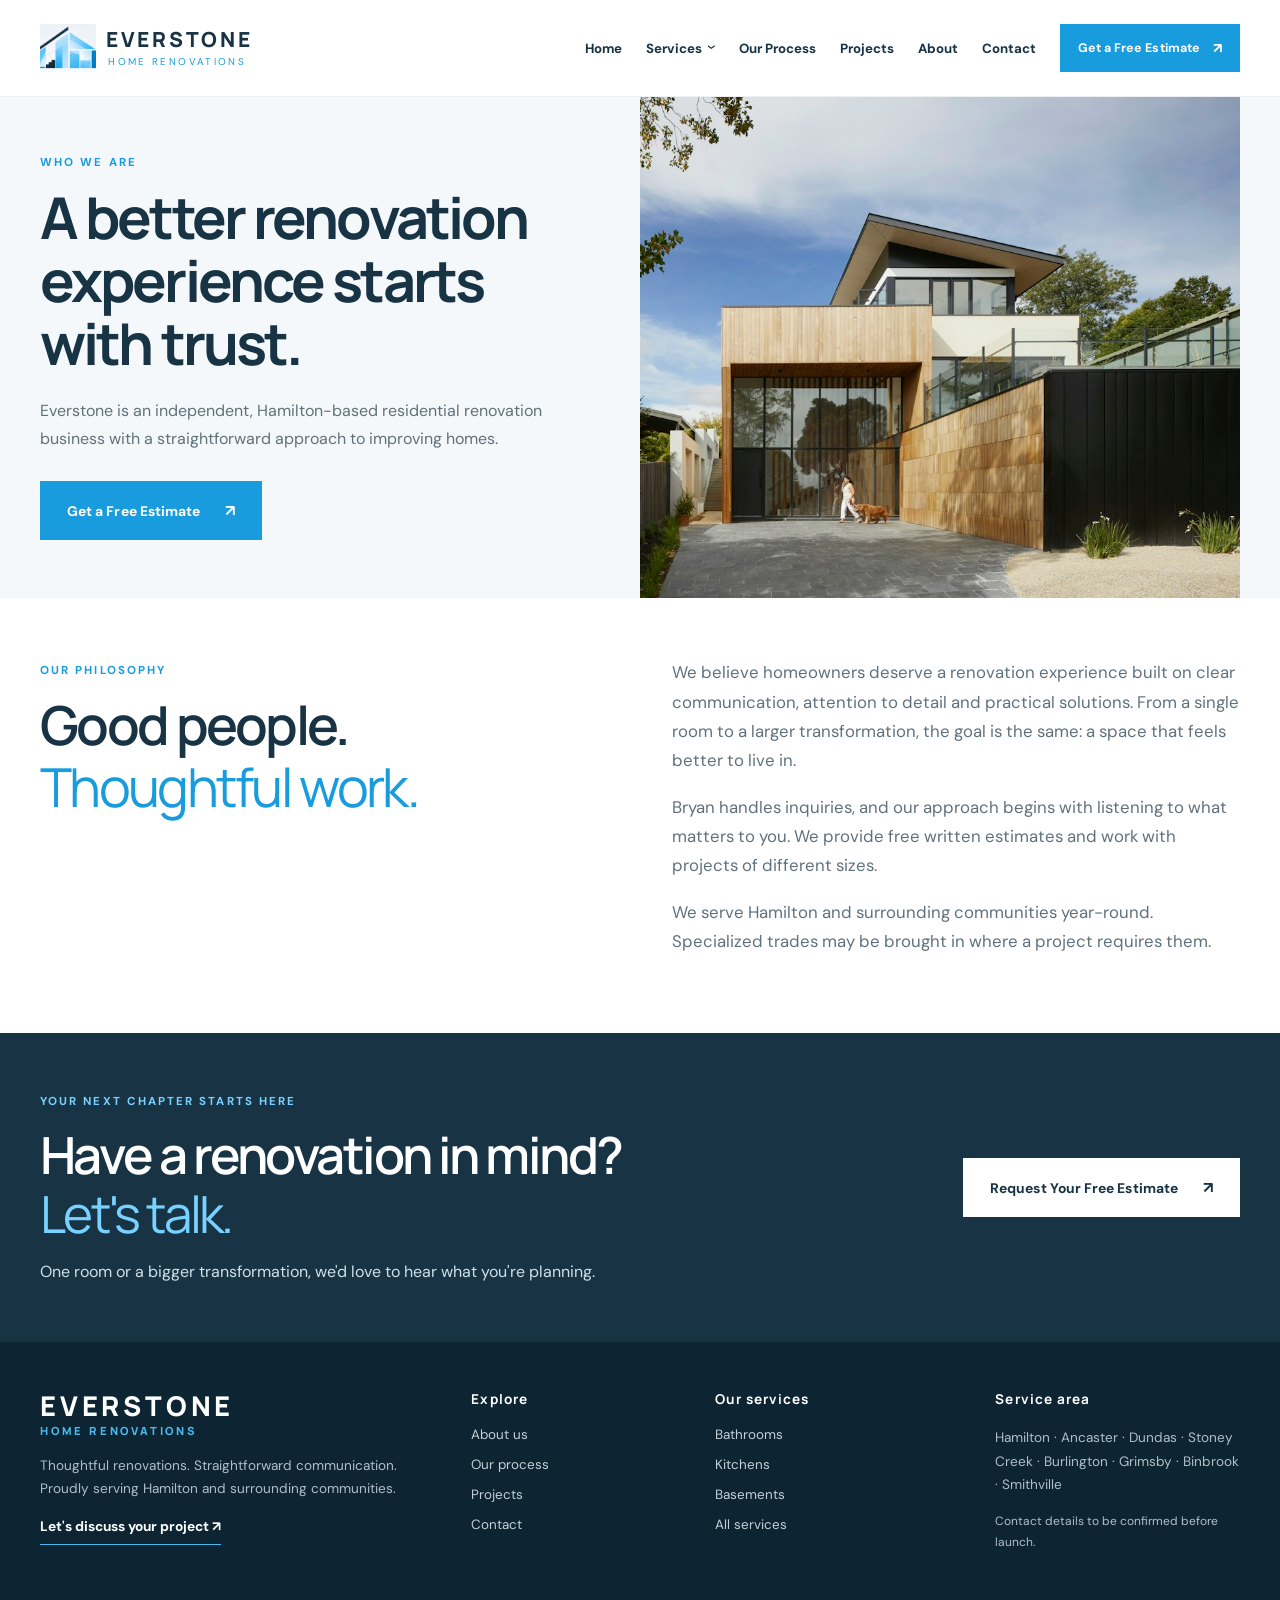
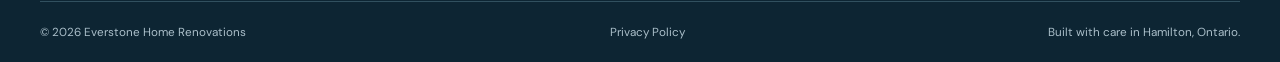
==== about/index.html @ ae03560c "Adopt shared Boyd release pipeline and verified dist preview" ====
<!doctype html><html lang="en-CA"><head><meta charset="utf-8"><meta name="viewport" content="width=device-width,initial-scale=1"><meta name="theme-color" content="#173344"><title>About Everstone Home Renovations | Everstone Home Renovations</title><meta name="description" content="Meet Everstone Home Renovations, an independent Hamilton renovation business focused on details, honest communication and fair value."><link rel="icon" href="/assets/favicon.svg" type="image/svg+xml"><link rel="stylesheet" href="/assets/style.css"><script defer src="/assets/main.js"></script><meta name="robots" content="noindex,nofollow"><link rel="canonical" href="https://everstone.example/about/"><meta property="og:title" content="About Everstone Home Renovations | Everstone Home Renovations"><meta property="og:description" content="Meet Everstone Home Renovations, an independent Hamilton renovation business focused on details, honest communication and fair value."><meta property="og:type" content="website"><meta property="og:site_name" content="Everstone Home Renovations"><meta property="og:locale" content="en_CA"><meta property="og:url" content="https://everstone.example/about/"><meta property="og:image" content="https://everstone.example/assets/social/home.52fbe4aab42b.png"><meta property="og:image:secure_url" content="https://everstone.example/assets/social/home.52fbe4aab42b.png"><meta property="og:image:type" content="image/png"><meta property="og:image:width" content="1320"><meta property="og:image:height" content="1191"><meta property="og:image:alt" content="Everstone Home Renovations logo"><meta name="twitter:card" content="summary_large_image"><meta name="twitter:title" content="About Everstone Home Renovations | Everstone Home Renovations"><meta name="twitter:description" content="Meet Everstone Home Renovations, an independent Hamilton renovation business focused on details, honest communication and fair value."><meta name="twitter:image" content="https://everstone.example/assets/social/home.52fbe4aab42b.png"><meta name="twitter:image:alt" content="Everstone Home Renovations logo"><script type="application/ld+json">{"@context": "https://schema.org", "@type": "WebPage", "name": "About Everstone Home Renovations", "description": "Meet Everstone Home Renovations, an independent Hamilton renovation business focused on details, honest communication and fair value.", "isPartOf": {"@type": "WebSite", "name": "Everstone Home Renovations"}, "url": "https://everstone.example/about/"}</script></head><body><a class="skip" href="#main">Skip to content</a><header class="site-header"><div class="container nav"><a href="/" class="brand" aria-label="Everstone Home Renovations — home"><span class="brand-mark"><img src="/assets/everstone-logo.png" alt="" width="68" height="60"></span><span class="brand-text"><strong>EVERSTONE</strong><small>HOME RENOVATIONS</small></span></a><button type="button" class="menu-toggle" aria-label="Open navigation" aria-expanded="false" aria-controls="nav-links"><span></span><span></span><span></span></button><nav id="nav-links" class="nav-links" aria-label="Primary navigation"><a href="/">Home</a><div class="nav-dropdown"><a href="/services/">Services <span aria-hidden="true">⌄</span></a><div class="dropdown-menu"><a href="/bathroom-renovations/">Bathrooms</a><a href="/kitchen-renovations/">Kitchens</a><a href="/basement-renovations/">Basements</a><a href="/services/">All services</a></div></div><a href="/our-process/">Our Process</a><a href="/projects/">Projects</a><a href="/about/">About</a><a href="/contact/">Contact</a><a class="btn btn-small" href="/contact/">Get a Free Estimate <span aria-hidden="true">↗</span></a></nav></div></header><main id="main"><section class="page-hero"><div class="container page-hero-grid"><div class="page-hero-content"><span class="eyebrow">WHO WE ARE</span><h1>A better renovation experience starts with trust.</h1><p>Everstone is an independent, Hamilton-based residential renovation business with a straightforward approach to improving homes.</p><a class="btn" href="/contact/">Get a Free Estimate <span aria-hidden="true">↗</span></a></div><div class="page-hero-image"><img class="" src="/assets/local/6ef5735aa177d9299f95.jpg" alt="Interior renovation design inspiration" loading="eager" decoding="async"></div></div></section><section class="section"><div class="container split-content"><div><span class="eyebrow">OUR PHILOSOPHY</span><h2>Good people.<br><em>Thoughtful work.</em></h2></div><div class="prose"><p>We believe homeowners deserve a renovation experience built on clear communication, attention to detail and practical solutions. From a single room to a larger transformation, the goal is the same: a space that feels better to live in.</p><p>Bryan handles inquiries, and our approach begins with listening to what matters to you. We provide free written estimates and work with projects of different sizes.</p><p>We serve Hamilton and surrounding communities year-round. Specialized trades may be brought in where a project requires them.</p></div></div></section><section class="final-cta"><div class="container final-cta-inner"><div><span class="eyebrow eyebrow-light">YOUR NEXT CHAPTER STARTS HERE</span><h2>Have a renovation in mind?<br><em>Let's talk.</em></h2><p>One room or a bigger transformation, we'd love to hear what you're planning.</p></div><a href="/contact/" class="btn btn-white">Request Your Free Estimate <span aria-hidden="true">↗</span></a></div></section></main><footer class="footer"><div class="container footer-grid"><div><a href="/" class="footer-brand">EVERSTONE<span>HOME RENOVATIONS</span></a><p>Thoughtful renovations. Straightforward communication. Proudly serving Hamilton and surrounding communities.</p><a class="text-link light" href="/contact/">Let's discuss your project ↗</a></div><div><h3>Explore</h3><a href="/about/">About us</a><a href="/our-process/">Our process</a><a href="/projects/">Projects</a><a href="/contact/">Contact</a></div><div><h3>Our services</h3><a href="/bathroom-renovations/">Bathrooms</a><a href="/kitchen-renovations/">Kitchens</a><a href="/basement-renovations/">Basements</a><a href="/services/">All services</a></div><div><h3>Service area</h3><p>Hamilton · Ancaster · Dundas · Stoney Creek · Burlington · Grimsby · Binbrook · Smithville</p><p class="footer-note">Contact details to be confirmed before launch.</p></div></div><div class="container footer-bottom"><span>© <span id="year">2026</span> Everstone Home Renovations</span><a href="/privacy-policy/">Privacy Policy</a><span>Built with care in Hamilton, Ontario.</span></div></footer></body></html>
---- assets/style.css ----
@font-face {
  font-family: 'DM Sans';
  font-style: normal;
  font-weight: 400;
  font-display: swap;
  src: url(/assets/local/0569c822cab6c5100c1d.ttf) format('truetype');
}
@font-face {
  font-family: 'DM Sans';
  font-style: normal;
  font-weight: 500;
  font-display: swap;
  src: url(/assets/local/9bd8ba39c9d55e06580a.ttf) format('truetype');
}
@font-face {
  font-family: 'DM Sans';
  font-style: normal;
  font-weight: 600;
  font-display: swap;
  src: url(/assets/local/18e69125ce1f964e60c0.ttf) format('truetype');
}
@font-face {
  font-family: 'DM Sans';
  font-style: normal;
  font-weight: 700;
  font-display: swap;
  src: url(/assets/local/8257aa2626c379cb6d66.ttf) format('truetype');
}
@font-face {
  font-family: 'Manrope';
  font-style: normal;
  font-weight: 400;
  font-display: swap;
  src: url(/assets/local/e67b0c8eafbd465d5ed1.ttf) format('truetype');
}
@font-face {
  font-family: 'Manrope';
  font-style: normal;
  font-weight: 500;
  font-display: swap;
  src: url(/assets/local/00a65a8efb4038e142f5.ttf) format('truetype');
}
@font-face {
  font-family: 'Manrope';
  font-style: normal;
  font-weight: 600;
  font-display: swap;
  src: url(/assets/local/beeb7fd59d9b2c10331c.ttf) format('truetype');
}
@font-face {
  font-family: 'Manrope';
  font-style: normal;
  font-weight: 700;
  font-display: swap;
  src: url(/assets/local/b75124b8043e650f97fa.ttf) format('truetype');
}
@font-face {
  font-family: 'Manrope';
  font-style: normal;
  font-weight: 800;
  font-display: swap;
  src: url(/assets/local/a4492460f001e1a23ffb.ttf) format('truetype');
}

:root{--navy:#173344;--deep:#102b3a;--blue:#189cdd;--sky:#49b9ee;--pale:#edf7fc;--cream:#f8f8f5;--muted:#60717c;--line:#dbe4e9;--white:#fff;--max:1240px}*{box-sizing:border-box}html{scroll-behavior:smooth}body{margin:0;background:#fff;color:var(--navy);font-family:'DM Sans',Arial,sans-serif;-webkit-font-smoothing:antialiased}img{display:block;max-width:100%}a{color:inherit;text-decoration:none}button,input,textarea,select{font:inherit}button{cursor:pointer}h1,h2,h3,p{margin-top:0}h1,h2,h3{font-family:Manrope,Arial,sans-serif;letter-spacing:-.05em}h1{font-size:clamp(3rem,5.4vw,5.8rem);line-height:1.09;font-weight:700}h2{font-size:clamp(2.6rem,4.2vw,4.6rem);line-height:1.14;font-weight:600}h3{font-size:1.35rem;letter-spacing:-.035em}h1 em,h2 em{font-weight:400;color:var(--blue);font-style:normal}p{line-height:1.75;color:var(--muted)}.container{width:min(calc(100% - 80px),var(--max));margin-inline:auto}.section{padding:112px 0}.eyebrow{display:inline-block;font-size:.72rem;font-weight:700;letter-spacing:.18em;color:var(--blue);margin-bottom:24px}.skip{position:absolute;top:-60px;left:15px;background:#fff;padding:12px;z-index:100}.skip:focus{top:10px}:focus-visible{outline:3px solid var(--sky);outline-offset:4px}.site-header{position:relative;z-index:30;background:#fff;border-bottom:1px solid #edf0f2}.nav{height:96px;display:flex;align-items:center;justify-content:space-between;gap:35px}.brand{display:flex;align-items:center;gap:10px;flex-shrink:0}.brand-mark{width:56px;height:57px;overflow:hidden;display:flex;align-items:center;justify-content:center}.brand-mark img{max-width:none;width:95px;height:86px;object-fit:cover;object-position:center 31%;transform:scale(1.35)}.brand-text strong{display:block;font:800 1.3rem Manrope;letter-spacing:.13em;line-height:1.15}.brand-text small{display:block;font-size:.62rem;letter-spacing:.24em;color:var(--blue);margin-top:4px}.nav-links{display:flex;align-items:center;gap:24px;font-size:.83rem;font-weight:700}.nav-links>a:not(.btn),.nav-dropdown>a{transition:color .2s}.nav-links>a:hover,.nav-dropdown>a:hover{color:var(--blue)}.nav-dropdown{position:relative}.dropdown-menu{display:none;position:absolute;top:100%;left:-22px;min-width:200px;padding:16px 0;background:#fff;box-shadow:0 12px 30px #112f3d22}.dropdown-menu a{display:block;padding:10px 22px}.dropdown-menu a:hover{background:var(--pale)}.nav-dropdown:hover .dropdown-menu,.nav-dropdown:focus-within .dropdown-menu{display:block}.btn{display:inline-flex;align-items:center;justify-content:center;gap:25px;background:var(--blue);color:#fff;padding:18px 26px;font-weight:700;font-size:.87rem;letter-spacing:.005em;border:1px solid var(--blue);transition:background .2s,transform .2s}.btn:hover{background:#087bb5;transform:translateY(-2px)}.btn-small{padding:14px 17px;font-size:.78rem;gap:13px}.btn span,.text-link span{font-size:1.15em}.menu-toggle{display:none}.hero{height:min(730px,calc(100vh - 96px));min-height:610px;position:relative;overflow:hidden;background:var(--deep)}.hero-image,.hero-shade{position:absolute;inset:0}.hero-image img{width:100%;height:100%;object-fit:cover;object-position:center 55%}.hero-shade{background:linear-gradient(90deg,rgba(10,30,42,.93) 0%,rgba(10,30,42,.83) 30%,rgba(10,30,42,.30) 67%,rgba(10,30,42,.05) 100%)}.hero-content{position:relative;height:100%;display:flex;align-items:center}.hero-copy{max-width:740px;padding-bottom:25px}.hero-location{font-size:.7rem;font-weight:700;letter-spacing:.16em;color:#e3f4ff;margin-bottom:34px}.dot{display:inline-block;width:8px;height:8px;border-radius:50%;background:var(--sky);margin-right:12px}.hero h1{color:#fff;margin-bottom:28px}.hero h1 em{color:#80d4ff}.hero p{max-width:590px;color:#e0e8eb;font-size:1.03rem;line-height:1.9}.hero-actions{display:flex;align-items:center;gap:30px;margin-top:34px}.btn-ghost{color:#fff;font-size:.9rem;font-weight:700;border-bottom:1px solid #a7c4d2;padding:12px 0}.hero-side-note{position:absolute;bottom:30px;right:40px;color:#fff;font-size:.64rem;letter-spacing:.15em}.hero-side-note span{margin-left:20px}.intro-strip{background:var(--pale)}.intro-strip-inner{display:flex;align-items:center;gap:40px;min-height:100px}.intro-strip span{font-size:.68rem;letter-spacing:.14em;font-weight:700;color:var(--blue);white-space:nowrap}.intro-strip p{font:500 1.15rem Manrope;color:var(--navy);margin:0;flex:1}.intro-strip a{font-size:1.5rem}.section-head{display:flex;align-items:end;justify-content:space-between;gap:60px;margin-bottom:50px}.section-head h2{margin:0}.section-head>p{max-width:365px;margin:0 0 9px}.service-grid{display:grid;grid-template-columns:repeat(3,minmax(0,1fr));gap:22px}.service-card{display:block;background:#fff;border:1px solid var(--line);transition:box-shadow .25s,transform .25s}.service-card:hover{transform:translateY(-5px);box-shadow:0 18px 40px #183b4c17}.service-photo{height:300px;overflow:hidden}.service-photo img{width:100%;height:100%;object-fit:cover;transition:transform .5s}.service-card:hover img{transform:scale(1.04)}.service-card-bottom{padding:32px 28px 34px}.service-card-bottom .eyebrow{font-size:.6rem;margin-bottom:14px}.service-card h3{font-size:1.5rem;margin-bottom:12px}.service-card p{font-size:.89rem;min-height:65px}.text-link{display:inline-block;font-size:.86rem;font-weight:700;color:var(--navy);padding-bottom:9px;border-bottom:1px solid var(--blue)}.text-link:hover{color:var(--blue)}.section-bottom-link{text-align:right;margin-top:36px}.feature-section{background:var(--cream);padding:95px 0}.feature-grid{display:grid;grid-template-columns:1fr 1fr;gap:100px;align-items:center}.feature-photo{position:relative;height:690px}.feature-photo img{width:100%;height:100%;object-fit:cover}.photo-caption{position:absolute;bottom:0;left:0;background:var(--navy);color:#fff;padding:18px 25px;font-size:.68rem;letter-spacing:.16em}.feature-copy h2{margin-bottom:24px}.feature-lead{font-size:1.03rem}.values{margin:35px 0}.values>div{display:grid;grid-template-columns:48px 1fr;gap:12px;border-top:1px solid #d8e0e2;padding:17px 0}.values>div>span{font-size:.72rem;color:var(--blue);font-weight:700}.values h3{font-size:1.03rem;margin-bottom:6px}.values p{font-size:.85rem;margin:0}.showcase-grid{display:grid;grid-template-columns:1.15fr .85fr;gap:18px;height:560px}.showcase-large,.showcase-side>a{position:relative;display:block;overflow:hidden}.showcase-grid img{width:100%;height:100%;object-fit:cover;transition:transform .4s}.showcase-grid a:hover img{transform:scale(1.04)}.showcase-grid a>span{position:absolute;bottom:0;left:0;right:0;background:linear-gradient(transparent,#0c2537bb);color:#fff;padding:50px 25px 22px;font-size:1.15rem;font-weight:700}.showcase-grid b{float:right}.showcase-side{display:grid;grid-template-rows:1fr 1fr;gap:18px;min-height:0}.showcase-side>a{min-height:0}.disclosure{font-size:.75rem;margin:17px 0 20px}.additional-section{background:var(--pale)}.additional-list{border-top:1px solid #cbdfe9}.additional-list>a{display:flex;align-items:center;gap:35px;border-bottom:1px solid #cbdfe9;padding:27px 8px;transition:padding .2s,background .2s}.additional-list>a:hover{padding-left:24px;background:#ffffff90}.additional-list>a>span:first-child{color:var(--blue);font-size:.8rem}.additional-list h3{font-size:clamp(1.3rem,2vw,2rem);font-weight:600;margin:0;flex:1}.additional-list .arrow{font-size:1.4rem}.process-grid{display:grid;grid-template-columns:repeat(4,1fr);gap:32px}.process-step{border-top:2px solid var(--blue);padding-top:23px}.step-num{font-size:.76rem;color:var(--blue);font-weight:700}.process-step h3{font-size:1.25rem;margin:30px 0 12px}.process-step p{font-size:.9rem}.local-section{background:#f7f9fa;padding:100px 0}.local-grid{display:grid;grid-template-columns:1fr 1fr;gap:100px;align-items:center}.local-grid p{max-width:440px}.location-list{display:grid;grid-template-columns:1fr 1fr;gap:15px}.location-list span{border-bottom:1px solid #d2e0e8;padding:20px 0;font-size:.76rem;letter-spacing:.1em;font-weight:700}.final-cta{background:var(--navy);color:#fff;padding:88px 0}.final-cta-inner{display:flex;align-items:center;justify-content:space-between;gap:40px}.final-cta h2{font-size:clamp(2.5rem,4vw,4.3rem);margin:0 0 20px}.final-cta h2 em{color:#79d1ff}.final-cta p{color:#d0e1e9;margin:0}.eyebrow-light{color:#79d1ff}.btn-white{background:#fff;color:var(--navy);border-color:#fff;white-space:nowrap}.btn-white:hover{background:#e5f6ff}.footer{background:#0d2533;color:#fff;padding:75px 0 0}.footer-grid{display:grid;grid-template-columns:2fr 1fr 1.2fr 1.3fr;gap:55px}.footer-brand{font:800 1.7rem Manrope;letter-spacing:.14em}.footer-brand span{display:block;font-size:.7rem;color:var(--sky);letter-spacing:.25em}.footer p{color:#aebfc9;font-size:.85rem}.footer h3{font-size:.85rem;letter-spacing:.08em;margin-bottom:24px}.footer-grid>div>a:not(.footer-brand):not(.text-link){display:block;color:#c3d0d7;font-size:.84rem;margin-bottom:13px}.footer .light{color:#fff;border-color:var(--sky)}.footer-note{font-size:.75rem!important}.footer-bottom{border-top:1px solid #31505f;margin-top:65px;padding:25px 0;display:flex;justify-content:space-between;gap:20px;font-size:.73rem;color:#aabec9}.page-hero{background:#f4f8fa}.page-hero-grid{display:grid;grid-template-columns:1fr 1fr;min-height:480px}.page-hero-content{padding:95px 70px 90px 0;display:flex;flex-direction:column;align-items:flex-start;justify-content:center}.page-hero h1{font-size:clamp(2.7rem,4.5vw,4.7rem);margin-bottom:23px}.page-hero p{max-width:510px;margin-bottom:28px}.page-hero-image{min-height:440px}.page-hero-image img{width:100%;height:100%;object-fit:cover}.split-content{display:grid;grid-template-columns:1fr 1fr;gap:90px}.prose{max-width:700px}.prose p{font-size:1.05rem}.prose h3{margin:32px 0 15px}.tint-section{background:var(--pale)}.mini-steps{display:grid;grid-template-columns:repeat(3,1fr);gap:35px;margin-top:45px}.mini-steps>div{border-top:1px solid #bed7e6;padding-top:22px}.mini-steps b{color:var(--blue)}.mini-steps h3{margin-top:27px}.faq{display:grid;grid-template-columns:1fr 1fr;gap:90px}.faq details{border-bottom:1px solid var(--line);padding:22px 0}.faq summary{font-weight:700;cursor:pointer;list-style:none;padding-right:20px;position:relative}.faq summary:after{content:'+';position:absolute;right:0;font-size:1.2rem;color:var(--blue)}.faq details[open] summary:after{content:'−'}.faq details p{font-size:.9rem;margin:15px 0 0}.related{background:#f9fafb}.related-links{display:grid;grid-template-columns:repeat(2,1fr);gap:0 35px;margin-top:30px}.related-links a{border-bottom:1px solid var(--line);padding:18px 0;font-weight:600}.related-links span{float:right;color:var(--blue)}.timeline{max-width:940px}.timeline article{display:grid;grid-template-columns:130px 1fr;gap:30px;border-top:1px solid var(--line);padding:40px 0}.timeline article>span{color:var(--blue);font:700 2rem Manrope}.timeline h2{font-size:2rem;margin-bottom:10px}.timeline p{max-width:650px}.prominent{font-size:.9rem;background:var(--pale);padding:20px;margin-bottom:30px}.empty-projects{margin-top:75px;border-top:1px solid var(--line);padding-top:45px}.contact-grid{display:grid;grid-template-columns:.8fr 1.2fr;gap:90px}.contact-grid>div>p{max-width:380px}.contact-detail{border-top:1px solid var(--line);padding-top:22px;margin-top:25px}.contact-detail strong{font-size:.85rem}.form-panel{background:#f4f8fa;padding:42px}.form-panel>h3{font-size:1.65rem;margin-bottom:8px}.form-panel>p{font-size:.9rem}.estimate-form{display:grid;gap:22px;margin-top:30px}.form-row{display:grid;grid-template-columns:1fr 1fr;gap:18px}.estimate-form label{display:flex;flex-direction:column;gap:9px;font-size:.78rem;font-weight:700}.estimate-form label span{color:var(--blue)}.estimate-form .optional{color:var(--muted);font-weight:400}.estimate-form input,.estimate-form select,.estimate-form textarea{width:100%;border:1px solid #cbd8df;background:#fff;color:var(--navy);padding:15px;font-size:.88rem;border-radius:0;min-width:0}.estimate-form textarea{resize:vertical}.estimate-form .btn{justify-self:start}.form-help{font-size:.75rem!important;margin:0}.form-status{font-size:.84rem;line-height:1.6}.policy{max-width:860px}.policy h2{font-size:1.8rem;margin-top:38px}@media(max-width:1120px){.nav-links{gap:13px}.nav{gap:12px}.brand-text strong{font-size:1.1rem}.brand-mark{width:45px}.feature-grid{gap:55px}.feature-photo{height:620px}}@media(max-width:900px){.container{width:min(calc(100% - 40px),var(--max))}.nav{height:78px}.menu-toggle{display:flex;flex-direction:column;gap:5px;background:none;border:0;padding:10px}.menu-toggle span{width:26px;height:2px;background:var(--navy)}.nav-links{display:none;position:absolute;top:78px;left:0;right:0;background:#fff;padding:22px 20px 30px;box-shadow:0 20px 30px #0002;align-items:stretch;flex-direction:column;gap:0}.nav-links.open{display:flex}.nav-links>a:not(.btn),.nav-dropdown>a{display:block;padding:14px 0;border-bottom:1px solid var(--line)}.dropdown-menu{display:block;position:static;box-shadow:none;padding:0 0 0 20px}.dropdown-menu a{padding:10px 0}.nav-links .btn{margin-top:20px}.hero{min-height:620px;height:650px}.hero-shade{background:linear-gradient(90deg,#0a1e2be8,#0a1e2b8c)}.section{padding:80px 0}.section-head{align-items:start;flex-direction:column;gap:22px}.section-head>p{max-width:600px}.feature-grid,.local-grid,.split-content,.faq,.contact-grid{grid-template-columns:1fr;gap:40px}.feature-photo{height:450px}.service-grid{gap:12px}.service-photo{height:220px}.service-card-bottom{padding:22px 17px}.service-card h3{font-size:1.2rem}.process-grid{grid-template-columns:repeat(2,1fr)}.footer-grid{grid-template-columns:repeat(2,1fr)}.page-hero-grid{grid-template-columns:1fr 1fr}.page-hero-content{padding:50px 30px 50px 0}.page-hero-image{min-height:380px}.final-cta-inner{align-items:flex-start;flex-direction:column}}@media(max-width:620px){h1{font-size:clamp(2.65rem,10vw,4rem)}h2{font-size:clamp(2.2rem,9vw,3.3rem)}.hero{min-height:650px;height:auto}.hero-content{min-height:650px;padding-top:50px;padding-bottom:70px}.hero-shade{background:linear-gradient(90deg,#0a1e2be8,#0a1e2bba)}.hero-location{line-height:1.7}.hero-actions{align-items:stretch;flex-direction:column;gap:15px}.btn-ghost{text-align:center}.hero-side-note{display:none}.intro-strip-inner{min-height:120px;gap:10px}.intro-strip span{display:none}.intro-strip p{font-size:1rem}.section{padding:65px 0}.service-grid,.mini-steps,.related-links{grid-template-columns:1fr}.service-photo{height:270px}.service-card-bottom p{min-height:0}.feature-section,.local-section{padding:65px 0}.feature-photo{height:350px}.showcase-grid{grid-template-columns:1fr;height:auto}.showcase-large{height:320px}.showcase-side{grid-template-columns:1fr 1fr;grid-template-rows:210px;gap:12px}.showcase-grid a>span{font-size:.9rem;padding:35px 12px 14px}.process-grid{gap:20px}.process-step h3{margin-top:20px;font-size:1.1rem}.location-list{gap:8px}.location-list span{font-size:.62rem}.footer-grid{gap:35px 20px}.footer-grid>div:first-child{grid-column:1/-1}.footer-bottom{flex-wrap:wrap}.page-hero-grid{grid-template-columns:1fr}.page-hero-content{padding:55px 0}.page-hero-image{height:260px;min-height:0;margin:0 -20px}.page-hero h1{font-size:2.8rem}.timeline article{grid-template-columns:60px 1fr;gap:15px}.timeline h2{font-size:1.5rem}.form-panel{padding:25px 20px}.form-row{grid-template-columns:1fr}.contact-grid{gap:25px}.final-cta{padding:65px 0}}@media(prefers-reduced-motion:reduce){html{scroll-behavior:auto}*,*:before,*:after{transition:none!important;animation:none!important}}

/* Content pacing: shorter transitions, comfortable reading and interaction space. */
.section{padding:60px 0}
.section-head{gap:44px;margin-bottom:30px}
.eyebrow{margin-bottom:16px}
.section-bottom-link{margin-top:24px}
.intro-strip-inner{min-height:76px}
.hero{height:min(660px,calc(100vh - 96px));min-height:570px}
.hero-copy{padding-bottom:12px}
.hero-location{margin-bottom:24px}
.hero h1{margin-bottom:22px}
.hero-actions{margin-top:26px}
.service-photo{height:270px}
.service-card-bottom{padding:26px 26px 28px}
.service-card p{min-height:56px}
.feature-section{padding:56px 0}
.feature-grid,.local-grid{gap:64px}
.feature-photo{height:600px}
.feature-copy h2{margin-bottom:20px}
.values{margin:24px 0}
.values>div{padding:14px 0}
.showcase-grid{height:480px}
.additional-list>a{padding:22px 8px}
.process-step{padding-top:20px}
.process-step h3{margin-top:22px}
.local-section{padding:52px 0}
.location-list span{padding:16px 0}
.final-cta{padding:56px 0}
.final-cta h2{margin-bottom:16px}
.footer{padding-top:48px}
.footer h3{margin-bottom:18px}
.footer-bottom{margin-top:36px;padding:22px 0}
.page-hero-grid{min-height:410px}
.page-hero-content{padding:58px 56px 58px 0}
.page-hero-image{min-height:390px}
.split-content,.faq,.contact-grid{gap:64px}
.mini-steps{margin-top:28px;gap:28px}
.mini-steps h3{margin-top:20px}
.related-links{margin-top:22px}
.timeline article{padding:28px 0}
.empty-projects{margin-top:42px;padding-top:28px}
@media(max-width:1120px){
 .feature-grid{gap:44px}
 .feature-photo{height:570px}
}
@media(max-width:900px){
 .section{padding:46px 0}
 .section-head{gap:18px;margin-bottom:28px}
 .hero{height:600px;min-height:580px}
 .feature-section{padding:46px 0}
 .local-section{padding:44px 0}
 .feature-grid,.local-grid,.split-content,.faq,.contact-grid{gap:32px}
 .feature-photo{height:390px}
 .service-photo{height:220px}
 .service-card-bottom{padding:22px 17px}
 .page-hero-content{padding:40px 30px 40px 0}
 .page-hero-image{min-height:340px}
 .final-cta{padding:48px 0}
 .final-cta-inner{gap:28px}
}
@media(max-width:620px){
 .section{padding:36px 0}
 .section-head{gap:16px;margin-bottom:26px}
 .hero{height:auto;min-height:580px}
 .hero-content{min-height:580px;padding-top:38px;padding-bottom:44px}
 .hero-location{margin-bottom:22px}
 .hero-actions{margin-top:24px}
 .intro-strip-inner{min-height:88px}
 .service-grid{gap:22px}
 .service-photo{height:240px}
 .service-card-bottom p{min-height:0}
 .feature-section{padding:40px 0}
 .local-section{padding:36px 0}
 .feature-grid,.local-grid,.split-content,.faq{gap:28px}
 .feature-photo{height:310px}
 .showcase-large{height:280px}
 .showcase-side{grid-template-rows:180px}
 .additional-list>a{padding:20px 8px;gap:24px}
 .process-grid{gap:24px 20px}
 .process-step h3{margin-top:18px}
 .final-cta{padding:42px 0}
 .footer{padding-top:38px}
 .footer-grid{gap:28px 20px}
 .footer-bottom{margin-top:28px;padding:20px 0}
 .page-hero-grid{min-height:0}
 .page-hero-content{padding:38px 0}
 .page-hero-image{height:230px;min-height:0}
 .mini-steps{gap:24px}
 .timeline article{padding:24px 0}
 .contact-grid{gap:28px}
 .empty-projects{margin-top:32px;padding-top:24px}
}


/* A warmer, editorial voice for the trust statement. */
.intro-strip p{font-family:Georgia, 'Times New Roman', serif;font-size:clamp(.825rem,.95vw,.95rem);font-weight:400;font-style:italic;line-height:1.45;letter-spacing:0;color:#405b6a}
.intro-strip-inner{padding-block:16px}

/* Desktop-only horizontal placement; preserve text spacing and vertical alignment. */
@media(min-width:901px){
 .intro-strip-inner>span,.intro-strip-inner>p{transform:translateX(clamp(-93px,calc((1320px - 100vw)/4),0px))}
}

/* Wider interior-page heroes on desktop: 50px extra on either side. */
@media(min-width:901px){
 .page-hero>.container{width:min(calc(100% - 80px),1340px)}
}
/* Related-service band: lighter than the closing navy CTA, with a quiet brand mark. */
:is(.related,.service-band){position:relative;isolation:isolate;overflow:hidden;background:#294e62;color:#fff}
:is(.related,.service-band)::before{content:"";position:absolute;z-index:0;pointer-events:none;width:clamp(540px,52vw,920px);aspect-ratio:4/3;right:-90px;bottom:-200px;background:url('/assets/everstone-watermark.svg') center/contain no-repeat;opacity:.065}
:is(.related,.service-band)>.container{position:relative;z-index:1}
:is(.related,.service-band) h2{color:#fff}
:is(.related,.service-band) h2 em{color:#91d5f4}
:is(.related,.service-band) .eyebrow{color:#a4defa}
.related-links a{color:#f0f6f9;border-color:rgba(226,243,252,.25);transition:color .2s,border-color .2s}
.related-links span{color:#9cdcff}
.related-links a:hover{color:#b8e8ff;border-color:#9cdcff}
.related-links a:focus-visible{outline-color:#b8e8ff}
@media(min-width:901px){
 :is(.related,.service-band)>.container,:is(.related,.service-band)+.final-cta>.container,.service-band~.final-cta>.container{width:min(calc(100% - 80px),1340px)}
}
@media(max-width:620px){
 :is(.related,.service-band)::before{width:480px;right:-190px;bottom:-110px;opacity:.05}
}


/* Homepage service rows retain their original scale on the shared dark band. */
.service-band .additional-list{border-color:rgba(226,243,252,.25)}
.service-band .additional-list>a{border-color:rgba(226,243,252,.25);color:#f0f6f9}
.service-band .additional-list>a>span:first-child,.service-band .additional-list .arrow{color:#9cdcff}
.service-band .additional-list>a:hover{background:rgba(255,255,255,.055);color:#b8e8ff}
.service-band .additional-list>a:focus-visible{outline-color:#b8e8ff}

/* Tighten only the two homepage transitions on desktop (70% reduction). */
@media(min-width:901px){
 .services-section{padding-bottom:18px}
 .services-section+.feature-section{padding-top:17px;padding-bottom:17px}
 .feature-section+.showcase-section{padding-top:18px}
}

/* Footer brand hierarchy: separate the name, descriptor and introductory copy. */
.footer .footer-brand{display:inline-block;line-height:1.2}
.footer .footer-brand span{margin-top:1px;line-height:1.3}
.footer .footer-brand+p{margin-top:14px;margin-bottom:14px}

/* Keep the Services label and its chevron vertically centered together. */
.nav-dropdown>a{display:inline-flex;align-items:center;gap:6px}
.nav-dropdown>a>span{display:inline-flex;align-items:center;justify-content:center;width:7px;height:7px;flex:0 0 7px;font-size:0;line-height:0;transform:translateY(-1px)}
.nav-dropdown>a>span::before{content:"";display:block;width:7px;height:4px;background:currentColor;clip-path:polygon(0 0,50% 60%,100% 0,100% 35%,50% 100%,0 35%)}
@media(max-width:900px){.nav-dropdown>a{display:flex}}

/* Use the house symbol from the supplied logo; exclude its embedded lettering. */
.brand-mark{position:relative;display:block;width:56px;height:48px;flex:0 0 56px;overflow:hidden}
.brand-mark img{position:absolute;display:block;max-width:none;width:123.2px;height:111.16px;left:-33.6px;top:-9px;object-fit:fill;object-position:initial;transform:none}
@media(max-width:1120px){
 .brand-mark{width:46px;height:40px;flex-basis:46px}
 .brand-mark img{width:101.2px;height:91.31px;left:-27.6px;top:-7px}
}

/* Center the header subtitle on the wordmark's horizontal center. */
.brand-text{display:grid;justify-items:center;text-align:center}

.brand-text small{transform:translateX(-2px)}

/* Mobile-only refinements. Desktop and tablet retain the pre-edit layout. */
@media(max-width:620px){
 .brand-text small{transform:none}
 .intro-strip-inner{min-height:0;padding-block:9px}
 .intro-strip+.services-section{padding-top:18px}
 .services-section{padding-bottom:14px}
 .services-section+.feature-section{padding-top:16px;padding-bottom:16px}
 .feature-section+.showcase-section{padding-top:14px}
 .process-section{padding-bottom:7px}
 .process-section+.local-section{padding-top:7px}
}

/* Desktop process-to-local transition follows the approved mobile proportion. */
@media(min-width:901px){
 .process-section{padding-bottom:12px}
 .process-section+.local-section{padding-top:10px}
}
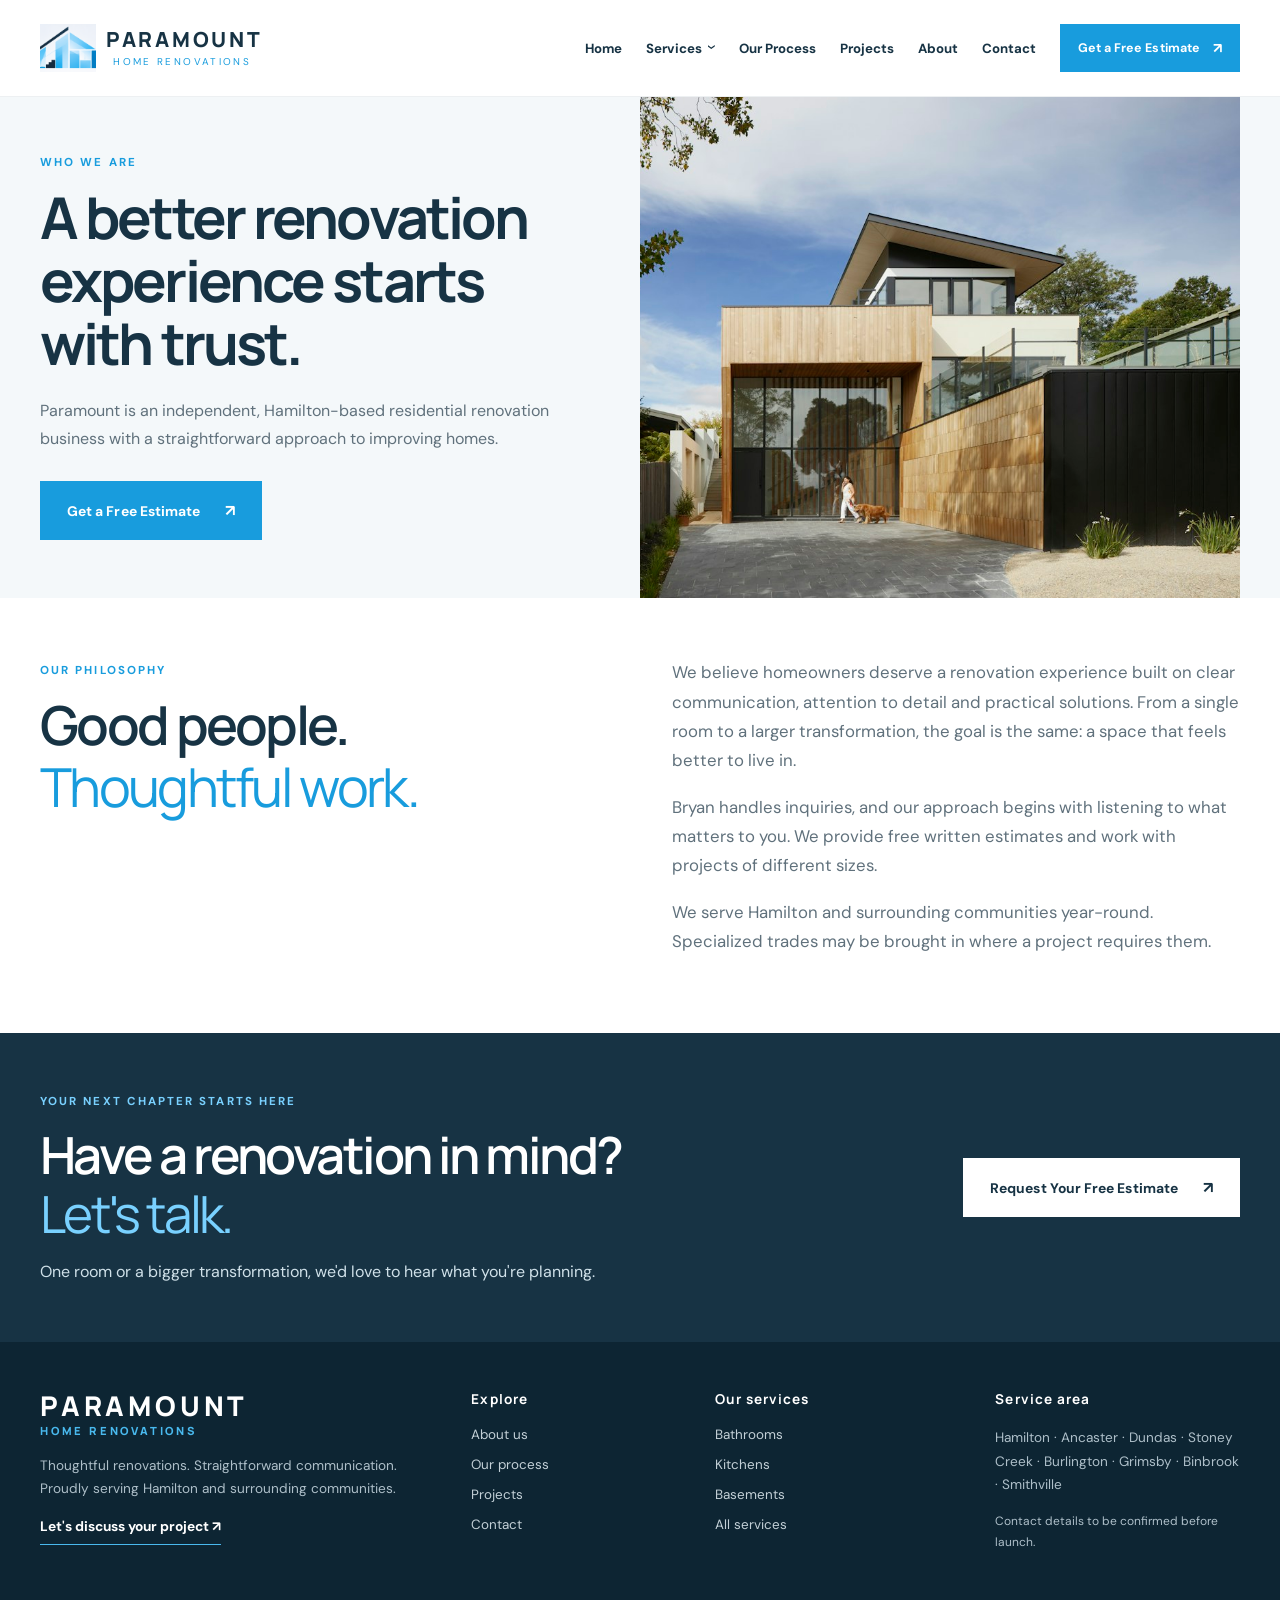
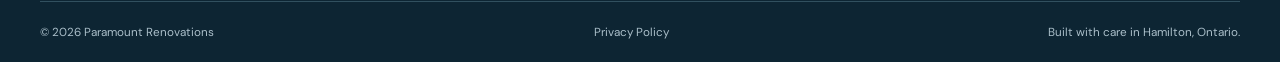
==== commit ba015593: "Rebrand site text and social card to Paramount Renovations" ====
--- a/about/index.html
+++ b/about/index.html
@@ -1 +1 @@
-<!doctype html><html lang="en-CA"><head><meta charset="utf-8"><meta name="viewport" content="width=device-width,initial-scale=1"><meta name="theme-color" content="#173344"><title>About Everstone Home Renovations | Everstone Home Renovations</title><meta name="description" content="Meet Everstone Home Renovations, an independent Hamilton renovation business focused on details, honest communication and fair value."><link rel="icon" href="/assets/favicon.svg" type="image/svg+xml"><link rel="stylesheet" href="/assets/style.css"><script defer src="/assets/main.js"></script><meta name="robots" content="noindex,nofollow"><link rel="canonical" href="https://everstone.example/about/"><meta property="og:title" content="About Everstone Home Renovations | Everstone Home Renovations"><meta property="og:description" content="Meet Everstone Home Renovations, an independent Hamilton renovation business focused on details, honest communication and fair value."><meta property="og:type" content="website"><meta property="og:site_name" content="Everstone Home Renovations"><meta property="og:locale" content="en_CA"><meta property="og:url" content="https://everstone.example/about/"><meta property="og:image" content="https://everstone.example/assets/social/home.52fbe4aab42b.png"><meta property="og:image:secure_url" content="https://everstone.example/assets/social/home.52fbe4aab42b.png"><meta property="og:image:type" content="image/png"><meta property="og:image:width" content="1320"><meta property="og:image:height" content="1191"><meta property="og:image:alt" content="Everstone Home Renovations logo"><meta name="twitter:card" content="summary_large_image"><meta name="twitter:title" content="About Everstone Home Renovations | Everstone Home Renovations"><meta name="twitter:description" content="Meet Everstone Home Renovations, an independent Hamilton renovation business focused on details, honest communication and fair value."><meta name="twitter:image" content="https://everstone.example/assets/social/home.52fbe4aab42b.png"><meta name="twitter:image:alt" content="Everstone Home Renovations logo"><script type="application/ld+json">{"@context": "https://schema.org", "@type": "WebPage", "name": "About Everstone Home Renovations", "description": "Meet Everstone Home Renovations, an independent Hamilton renovation business focused on details, honest communication and fair value.", "isPartOf": {"@type": "WebSite", "name": "Everstone Home Renovations"}, "url": "https://everstone.example/about/"}</script></head><body><a class="skip" href="#main">Skip to content</a><header class="site-header"><div class="container nav"><a href="/" class="brand" aria-label="Everstone Home Renovations — home"><span class="brand-mark"><img src="/assets/everstone-logo.png" alt="" width="68" height="60"></span><span class="brand-text"><strong>EVERSTONE</strong><small>HOME RENOVATIONS</small></span></a><button type="button" class="menu-toggle" aria-label="Open navigation" aria-expanded="false" aria-controls="nav-links"><span></span><span></span><span></span></button><nav id="nav-links" class="nav-links" aria-label="Primary navigation"><a href="/">Home</a><div class="nav-dropdown"><a href="/services/">Services <span aria-hidden="true">⌄</span></a><div class="dropdown-menu"><a href="/bathroom-renovations/">Bathrooms</a><a href="/kitchen-renovations/">Kitchens</a><a href="/basement-renovations/">Basements</a><a href="/services/">All services</a></div></div><a href="/our-process/">Our Process</a><a href="/projects/">Projects</a><a href="/about/">About</a><a href="/contact/">Contact</a><a class="btn btn-small" href="/contact/">Get a Free Estimate <span aria-hidden="true">↗</span></a></nav></div></header><main id="main"><section class="page-hero"><div class="container page-hero-grid"><div class="page-hero-content"><span class="eyebrow">WHO WE ARE</span><h1>A better renovation experience starts with trust.</h1><p>Everstone is an independent, Hamilton-based residential renovation business with a straightforward approach to improving homes.</p><a class="btn" href="/contact/">Get a Free Estimate <span aria-hidden="true">↗</span></a></div><div class="page-hero-image"><img class="" src="/assets/local/6ef5735aa177d9299f95.jpg" alt="Interior renovation design inspiration" loading="eager" decoding="async"></div></div></section><section class="section"><div class="container split-content"><div><span class="eyebrow">OUR PHILOSOPHY</span><h2>Good people.<br><em>Thoughtful work.</em></h2></div><div class="prose"><p>We believe homeowners deserve a renovation experience built on clear communication, attention to detail and practical solutions. From a single room to a larger transformation, the goal is the same: a space that feels better to live in.</p><p>Bryan handles inquiries, and our approach begins with listening to what matters to you. We provide free written estimates and work with projects of different sizes.</p><p>We serve Hamilton and surrounding communities year-round. Specialized trades may be brought in where a project requires them.</p></div></div></section><section class="final-cta"><div class="container final-cta-inner"><div><span class="eyebrow eyebrow-light">YOUR NEXT CHAPTER STARTS HERE</span><h2>Have a renovation in mind?<br><em>Let's talk.</em></h2><p>One room or a bigger transformation, we'd love to hear what you're planning.</p></div><a href="/contact/" class="btn btn-white">Request Your Free Estimate <span aria-hidden="true">↗</span></a></div></section></main><footer class="footer"><div class="container footer-grid"><div><a href="/" class="footer-brand">EVERSTONE<span>HOME RENOVATIONS</span></a><p>Thoughtful renovations. Straightforward communication. Proudly serving Hamilton and surrounding communities.</p><a class="text-link light" href="/contact/">Let's discuss your project ↗</a></div><div><h3>Explore</h3><a href="/about/">About us</a><a href="/our-process/">Our process</a><a href="/projects/">Projects</a><a href="/contact/">Contact</a></div><div><h3>Our services</h3><a href="/bathroom-renovations/">Bathrooms</a><a href="/kitchen-renovations/">Kitchens</a><a href="/basement-renovations/">Basements</a><a href="/services/">All services</a></div><div><h3>Service area</h3><p>Hamilton · Ancaster · Dundas · Stoney Creek · Burlington · Grimsby · Binbrook · Smithville</p><p class="footer-note">Contact details to be confirmed before launch.</p></div></div><div class="container footer-bottom"><span>© <span id="year">2026</span> Everstone Home Renovations</span><a href="/privacy-policy/">Privacy Policy</a><span>Built with care in Hamilton, Ontario.</span></div></footer></body></html>
+<!doctype html><html lang="en-CA"><head><meta charset="utf-8"><meta name="viewport" content="width=device-width,initial-scale=1"><meta name="theme-color" content="#173344"><title>About Paramount Renovations | Paramount Renovations</title><meta name="description" content="Meet Paramount Renovations, an independent Hamilton renovation business focused on details, honest communication and fair value."><link rel="icon" href="/assets/favicon.svg" type="image/svg+xml"><link rel="stylesheet" href="/assets/style.css"><script defer src="/assets/main.js"></script><meta name="robots" content="noindex,nofollow"><link rel="canonical" href="https://paramount.example/about/"><meta property="og:title" content="About Paramount Renovations | Paramount Renovations"><meta property="og:description" content="Meet Paramount Renovations, an independent Hamilton renovation business focused on details, honest communication and fair value."><meta property="og:type" content="website"><meta property="og:site_name" content="Paramount Renovations"><meta property="og:locale" content="en_CA"><meta property="og:url" content="https://paramount.example/about/"><meta property="og:image" content="https://paramount.example/assets/social/paramount.0559d5e570a6.png"><meta property="og:image:secure_url" content="https://paramount.example/assets/social/paramount.0559d5e570a6.png"><meta property="og:image:type" content="image/png"><meta property="og:image:width" content="1200"><meta property="og:image:height" content="630"><meta property="og:image:alt" content="Paramount Renovations"><meta name="twitter:card" content="summary_large_image"><meta name="twitter:title" content="About Paramount Renovations | Paramount Renovations"><meta name="twitter:description" content="Meet Paramount Renovations, an independent Hamilton renovation business focused on details, honest communication and fair value."><meta name="twitter:image" content="https://paramount.example/assets/social/paramount.0559d5e570a6.png"><meta name="twitter:image:alt" content="Paramount Renovations"><script type="application/ld+json">{"@context": "https://schema.org", "@type": "WebPage", "name": "About Paramount Renovations", "description": "Meet Paramount Renovations, an independent Hamilton renovation business focused on details, honest communication and fair value.", "isPartOf": {"@type": "WebSite", "name": "Paramount Renovations"}, "url": "https://paramount.example/about/"}</script></head><body><a class="skip" href="#main">Skip to content</a><header class="site-header"><div class="container nav"><a href="/" class="brand" aria-label="Paramount Renovations — home"><span class="brand-mark"><img src="/assets/paramount-logo.png" alt="" width="68" height="60"></span><span class="brand-text"><strong>PARAMOUNT</strong><small>HOME RENOVATIONS</small></span></a><button type="button" class="menu-toggle" aria-label="Open navigation" aria-expanded="false" aria-controls="nav-links"><span></span><span></span><span></span></button><nav id="nav-links" class="nav-links" aria-label="Primary navigation"><a href="/">Home</a><div class="nav-dropdown"><a href="/services/">Services <span aria-hidden="true">⌄</span></a><div class="dropdown-menu"><a href="/bathroom-renovations/">Bathrooms</a><a href="/kitchen-renovations/">Kitchens</a><a href="/basement-renovations/">Basements</a><a href="/services/">All services</a></div></div><a href="/our-process/">Our Process</a><a href="/projects/">Projects</a><a href="/about/">About</a><a href="/contact/">Contact</a><a class="btn btn-small" href="/contact/">Get a Free Estimate <span aria-hidden="true">↗</span></a></nav></div></header><main id="main"><section class="page-hero"><div class="container page-hero-grid"><div class="page-hero-content"><span class="eyebrow">WHO WE ARE</span><h1>A better renovation experience starts with trust.</h1><p>Paramount is an independent, Hamilton-based residential renovation business with a straightforward approach to improving homes.</p><a class="btn" href="/contact/">Get a Free Estimate <span aria-hidden="true">↗</span></a></div><div class="page-hero-image"><img class="" src="/assets/local/6ef5735aa177d9299f95.jpg" alt="Interior renovation design inspiration" loading="eager" decoding="async"></div></div></section><section class="section"><div class="container split-content"><div><span class="eyebrow">OUR PHILOSOPHY</span><h2>Good people.<br><em>Thoughtful work.</em></h2></div><div class="prose"><p>We believe homeowners deserve a renovation experience built on clear communication, attention to detail and practical solutions. From a single room to a larger transformation, the goal is the same: a space that feels better to live in.</p><p>Bryan handles inquiries, and our approach begins with listening to what matters to you. We provide free written estimates and work with projects of different sizes.</p><p>We serve Hamilton and surrounding communities year-round. Specialized trades may be brought in where a project requires them.</p></div></div></section><section class="final-cta"><div class="container final-cta-inner"><div><span class="eyebrow eyebrow-light">YOUR NEXT CHAPTER STARTS HERE</span><h2>Have a renovation in mind?<br><em>Let's talk.</em></h2><p>One room or a bigger transformation, we'd love to hear what you're planning.</p></div><a href="/contact/" class="btn btn-white">Request Your Free Estimate <span aria-hidden="true">↗</span></a></div></section></main><footer class="footer"><div class="container footer-grid"><div><a href="/" class="footer-brand">PARAMOUNT<span>HOME RENOVATIONS</span></a><p>Thoughtful renovations. Straightforward communication. Proudly serving Hamilton and surrounding communities.</p><a class="text-link light" href="/contact/">Let's discuss your project ↗</a></div><div><h3>Explore</h3><a href="/about/">About us</a><a href="/our-process/">Our process</a><a href="/projects/">Projects</a><a href="/contact/">Contact</a></div><div><h3>Our services</h3><a href="/bathroom-renovations/">Bathrooms</a><a href="/kitchen-renovations/">Kitchens</a><a href="/basement-renovations/">Basements</a><a href="/services/">All services</a></div><div><h3>Service area</h3><p>Hamilton · Ancaster · Dundas · Stoney Creek · Burlington · Grimsby · Binbrook · Smithville</p><p class="footer-note">Contact details to be confirmed before launch.</p></div></div><div class="container footer-bottom"><span>© <span id="year">2026</span> Paramount Renovations</span><a href="/privacy-policy/">Privacy Policy</a><span>Built with care in Hamilton, Ontario.</span></div></footer></body></html>
--- a/assets/style.css
+++ b/assets/style.css
@@ -172,7 +172,7 @@
 }
 /* Related-service band: lighter than the closing navy CTA, with a quiet brand mark. */
 :is(.related,.service-band){position:relative;isolation:isolate;overflow:hidden;background:#294e62;color:#fff}
-:is(.related,.service-band)::before{content:"";position:absolute;z-index:0;pointer-events:none;width:clamp(540px,52vw,920px);aspect-ratio:4/3;right:-90px;bottom:-200px;background:url('/assets/everstone-watermark.svg') center/contain no-repeat;opacity:.065}
+:is(.related,.service-band)::before{content:"";position:absolute;z-index:0;pointer-events:none;width:clamp(540px,52vw,920px);aspect-ratio:4/3;right:-90px;bottom:-200px;background:url('/assets/paramount-watermark.svg') center/contain no-repeat;opacity:.065}
 :is(.related,.service-band)>.container{position:relative;z-index:1}
 :is(.related,.service-band) h2{color:#fff}
 :is(.related,.service-band) h2 em{color:#91d5f4}
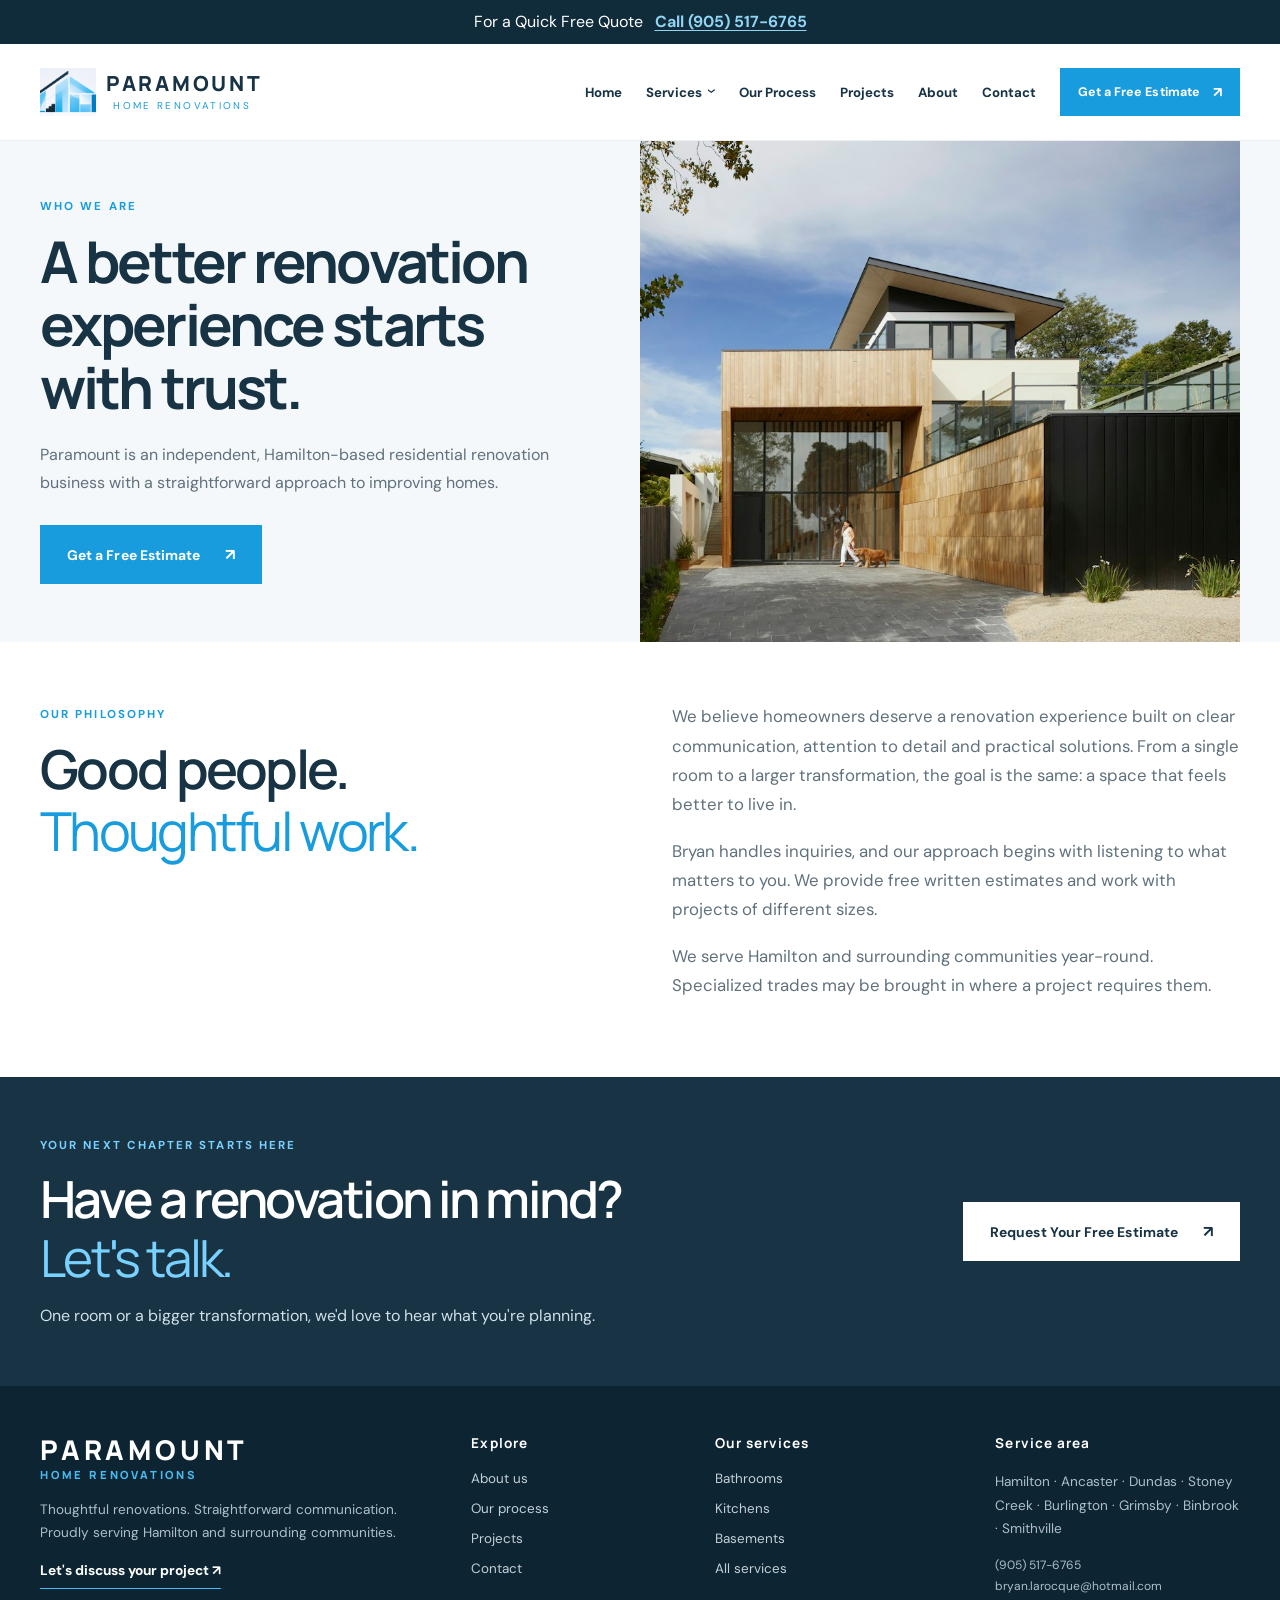
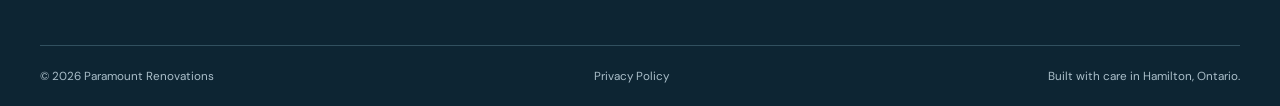
==== commit 556f6f44: "Add themed desktop quote strip and mobile contact bar" ====
--- a/about/index.html
+++ b/about/index.html
@@ -1 +1 @@
-<!doctype html><html lang="en-CA"><head><meta charset="utf-8"><meta name="viewport" content="width=device-width,initial-scale=1"><meta name="theme-color" content="#173344"><title>About Paramount Renovations | Paramount Renovations</title><meta name="description" content="Meet Paramount Renovations, an independent Hamilton renovation business focused on details, honest communication and fair value."><link rel="icon" href="/assets/favicon.svg" type="image/svg+xml"><link rel="stylesheet" href="/assets/style.css"><script defer src="/assets/main.js"></script><meta name="robots" content="noindex,nofollow"><link rel="canonical" href="https://paramount.example/about/"><meta property="og:title" content="About Paramount Renovations | Paramount Renovations"><meta property="og:description" content="Meet Paramount Renovations, an independent Hamilton renovation business focused on details, honest communication and fair value."><meta property="og:type" content="website"><meta property="og:site_name" content="Paramount Renovations"><meta property="og:locale" content="en_CA"><meta property="og:url" content="https://paramount.example/about/"><meta property="og:image" content="https://paramount.example/assets/social/paramount.0559d5e570a6.png"><meta property="og:image:secure_url" content="https://paramount.example/assets/social/paramount.0559d5e570a6.png"><meta property="og:image:type" content="image/png"><meta property="og:image:width" content="1200"><meta property="og:image:height" content="630"><meta property="og:image:alt" content="Paramount Renovations"><meta name="twitter:card" content="summary_large_image"><meta name="twitter:title" content="About Paramount Renovations | Paramount Renovations"><meta name="twitter:description" content="Meet Paramount Renovations, an independent Hamilton renovation business focused on details, honest communication and fair value."><meta name="twitter:image" content="https://paramount.example/assets/social/paramount.0559d5e570a6.png"><meta name="twitter:image:alt" content="Paramount Renovations"><script type="application/ld+json">{"@context": "https://schema.org", "@type": "WebPage", "name": "About Paramount Renovations", "description": "Meet Paramount Renovations, an independent Hamilton renovation business focused on details, honest communication and fair value.", "isPartOf": {"@type": "WebSite", "name": "Paramount Renovations"}, "url": "https://paramount.example/about/"}</script></head><body><a class="skip" href="#main">Skip to content</a><header class="site-header"><div class="container nav"><a href="/" class="brand" aria-label="Paramount Renovations — home"><span class="brand-mark"><img src="/assets/paramount-logo.png" alt="" width="68" height="60"></span><span class="brand-text"><strong>PARAMOUNT</strong><small>HOME RENOVATIONS</small></span></a><button type="button" class="menu-toggle" aria-label="Open navigation" aria-expanded="false" aria-controls="nav-links"><span></span><span></span><span></span></button><nav id="nav-links" class="nav-links" aria-label="Primary navigation"><a href="/">Home</a><div class="nav-dropdown"><a href="/services/">Services <span aria-hidden="true">⌄</span></a><div class="dropdown-menu"><a href="/bathroom-renovations/">Bathrooms</a><a href="/kitchen-renovations/">Kitchens</a><a href="/basement-renovations/">Basements</a><a href="/services/">All services</a></div></div><a href="/our-process/">Our Process</a><a href="/projects/">Projects</a><a href="/about/">About</a><a href="/contact/">Contact</a><a class="btn btn-small" href="/contact/">Get a Free Estimate <span aria-hidden="true">↗</span></a></nav></div></header><main id="main"><section class="page-hero"><div class="container page-hero-grid"><div class="page-hero-content"><span class="eyebrow">WHO WE ARE</span><h1>A better renovation experience starts with trust.</h1><p>Paramount is an independent, Hamilton-based residential renovation business with a straightforward approach to improving homes.</p><a class="btn" href="/contact/">Get a Free Estimate <span aria-hidden="true">↗</span></a></div><div class="page-hero-image"><img class="" src="/assets/local/6ef5735aa177d9299f95.jpg" alt="Interior renovation design inspiration" loading="eager" decoding="async"></div></div></section><section class="section"><div class="container split-content"><div><span class="eyebrow">OUR PHILOSOPHY</span><h2>Good people.<br><em>Thoughtful work.</em></h2></div><div class="prose"><p>We believe homeowners deserve a renovation experience built on clear communication, attention to detail and practical solutions. From a single room to a larger transformation, the goal is the same: a space that feels better to live in.</p><p>Bryan handles inquiries, and our approach begins with listening to what matters to you. We provide free written estimates and work with projects of different sizes.</p><p>We serve Hamilton and surrounding communities year-round. Specialized trades may be brought in where a project requires them.</p></div></div></section><section class="final-cta"><div class="container final-cta-inner"><div><span class="eyebrow eyebrow-light">YOUR NEXT CHAPTER STARTS HERE</span><h2>Have a renovation in mind?<br><em>Let's talk.</em></h2><p>One room or a bigger transformation, we'd love to hear what you're planning.</p></div><a href="/contact/" class="btn btn-white">Request Your Free Estimate <span aria-hidden="true">↗</span></a></div></section></main><footer class="footer"><div class="container footer-grid"><div><a href="/" class="footer-brand">PARAMOUNT<span>HOME RENOVATIONS</span></a><p>Thoughtful renovations. Straightforward communication. Proudly serving Hamilton and surrounding communities.</p><a class="text-link light" href="/contact/">Let's discuss your project ↗</a></div><div><h3>Explore</h3><a href="/about/">About us</a><a href="/our-process/">Our process</a><a href="/projects/">Projects</a><a href="/contact/">Contact</a></div><div><h3>Our services</h3><a href="/bathroom-renovations/">Bathrooms</a><a href="/kitchen-renovations/">Kitchens</a><a href="/basement-renovations/">Basements</a><a href="/services/">All services</a></div><div><h3>Service area</h3><p>Hamilton · Ancaster · Dundas · Stoney Creek · Burlington · Grimsby · Binbrook · Smithville</p><p class="footer-note">Contact details to be confirmed before launch.</p></div></div><div class="container footer-bottom"><span>© <span id="year">2026</span> Paramount Renovations</span><a href="/privacy-policy/">Privacy Policy</a><span>Built with care in Hamilton, Ontario.</span></div></footer></body></html>
+<!doctype html><html lang="en-CA"><head><meta charset="utf-8"><meta name="viewport" content="width=device-width,initial-scale=1"><meta name="theme-color" content="#173344"><title>About Paramount Renovations | Paramount Renovations</title><meta name="description" content="Meet Paramount Renovations, an independent Hamilton renovation business focused on details, honest communication and fair value."><link rel="icon" href="/assets/favicon.svg" type="image/svg+xml"><link rel="stylesheet" href="/assets/style.css"><script defer src="/assets/main.js"></script><meta name="robots" content="noindex,nofollow"><link rel="canonical" href="https://paramount.example/about/"><meta property="og:title" content="About Paramount Renovations | Paramount Renovations"><meta property="og:description" content="Meet Paramount Renovations, an independent Hamilton renovation business focused on details, honest communication and fair value."><meta property="og:type" content="website"><meta property="og:site_name" content="Paramount Renovations"><meta property="og:locale" content="en_CA"><meta property="og:url" content="https://paramount.example/about/"><meta property="og:image" content="https://paramount.example/assets/social/paramount.0559d5e570a6.png"><meta property="og:image:secure_url" content="https://paramount.example/assets/social/paramount.0559d5e570a6.png"><meta property="og:image:type" content="image/png"><meta property="og:image:width" content="1200"><meta property="og:image:height" content="630"><meta property="og:image:alt" content="Paramount Renovations"><meta name="twitter:card" content="summary_large_image"><meta name="twitter:title" content="About Paramount Renovations | Paramount Renovations"><meta name="twitter:description" content="Meet Paramount Renovations, an independent Hamilton renovation business focused on details, honest communication and fair value."><meta name="twitter:image" content="https://paramount.example/assets/social/paramount.0559d5e570a6.png"><meta name="twitter:image:alt" content="Paramount Renovations"><script type="application/ld+json">{"@context": "https://schema.org", "@type": "WebPage", "name": "About Paramount Renovations", "description": "Meet Paramount Renovations, an independent Hamilton renovation business focused on details, honest communication and fair value.", "isPartOf": {"@type": "WebSite", "name": "Paramount Renovations"}, "url": "https://paramount.example/about/"}</script></head><body><a class="skip" href="#main">Skip to content</a><aside class="quote-banner" aria-label="Free renovation quote"><div class="container">For a Quick Free Quote <a href="tel:+19055176765">Call (905) 517-6765</a></div></aside><header class="site-header"><div class="container nav"><a href="/" class="brand" aria-label="Paramount Renovations — home"><span class="brand-mark"><img src="/assets/paramount-logo.png" alt="" width="68" height="60"></span><span class="brand-text"><strong>PARAMOUNT</strong><small>HOME RENOVATIONS</small></span></a><button type="button" class="menu-toggle" aria-label="Open navigation" aria-expanded="false" aria-controls="nav-links"><span></span><span></span><span></span></button><nav id="nav-links" class="nav-links" aria-label="Primary navigation"><a href="/">Home</a><div class="nav-dropdown"><a href="/services/">Services <span aria-hidden="true">⌄</span></a><div class="dropdown-menu"><a href="/bathroom-renovations/">Bathrooms</a><a href="/kitchen-renovations/">Kitchens</a><a href="/basement-renovations/">Basements</a><a href="/services/">All services</a></div></div><a href="/our-process/">Our Process</a><a href="/projects/">Projects</a><a href="/about/">About</a><a href="/contact/">Contact</a><a class="btn btn-small" href="/contact/">Get a Free Estimate <span aria-hidden="true">↗</span></a></nav></div></header><main id="main"><section class="page-hero"><div class="container page-hero-grid"><div class="page-hero-content"><span class="eyebrow">WHO WE ARE</span><h1>A better renovation experience starts with trust.</h1><p>Paramount is an independent, Hamilton-based residential renovation business with a straightforward approach to improving homes.</p><a class="btn" href="/contact/">Get a Free Estimate <span aria-hidden="true">↗</span></a></div><div class="page-hero-image"><img class="" src="/assets/local/6ef5735aa177d9299f95.jpg" alt="Interior renovation design inspiration" loading="eager" decoding="async"></div></div></section><section class="section"><div class="container split-content"><div><span class="eyebrow">OUR PHILOSOPHY</span><h2>Good people.<br><em>Thoughtful work.</em></h2></div><div class="prose"><p>We believe homeowners deserve a renovation experience built on clear communication, attention to detail and practical solutions. From a single room to a larger transformation, the goal is the same: a space that feels better to live in.</p><p>Bryan handles inquiries, and our approach begins with listening to what matters to you. We provide free written estimates and work with projects of different sizes.</p><p>We serve Hamilton and surrounding communities year-round. Specialized trades may be brought in where a project requires them.</p></div></div></section><section class="final-cta"><div class="container final-cta-inner"><div><span class="eyebrow eyebrow-light">YOUR NEXT CHAPTER STARTS HERE</span><h2>Have a renovation in mind?<br><em>Let's talk.</em></h2><p>One room or a bigger transformation, we'd love to hear what you're planning.</p></div><a href="/contact/" class="btn btn-white">Request Your Free Estimate <span aria-hidden="true">↗</span></a></div></section></main><footer class="footer"><div class="container footer-grid"><div><a href="/" class="footer-brand">PARAMOUNT<span>HOME RENOVATIONS</span></a><p>Thoughtful renovations. Straightforward communication. Proudly serving Hamilton and surrounding communities.</p><a class="text-link light" href="/contact/">Let's discuss your project ↗</a></div><div><h3>Explore</h3><a href="/about/">About us</a><a href="/our-process/">Our process</a><a href="/projects/">Projects</a><a href="/contact/">Contact</a></div><div><h3>Our services</h3><a href="/bathroom-renovations/">Bathrooms</a><a href="/kitchen-renovations/">Kitchens</a><a href="/basement-renovations/">Basements</a><a href="/services/">All services</a></div><div><h3>Service area</h3><p>Hamilton · Ancaster · Dundas · Stoney Creek · Burlington · Grimsby · Binbrook · Smithville</p><p class="footer-note"><a href="tel:+19055176765">(905) 517-6765</a><br><a href="mailto:bryan.larocque@hotmail.com">bryan.larocque@hotmail.com</a></p></div></div><div class="container footer-bottom"><span>© <span id="year">2026</span> Paramount Renovations</span><a href="/privacy-policy/">Privacy Policy</a><span>Built with care in Hamilton, Ontario.</span></div></footer><nav class="mobile-contact-bar" aria-label="Quick contact"><a href="tel:+19055176765" aria-label="Call Paramount Renovations at (905) 517-6765">Call Now</a><a href="/contact/#estimate-form">Free Quote</a></nav></body></html>
--- a/assets/style.css
+++ b/assets/style.css
@@ -170,6 +170,20 @@
 @media(min-width:901px){
  .page-hero>.container{width:min(calc(100% - 80px),1340px)}
 }
+/* Shared quote/contact banners, adapted from the owner's Foundations site. */
+.quote-banner{position:sticky;top:0;z-index:40;background:var(--deep);color:#fff;padding:10px 0;font-size:1rem;line-height:1.5;text-align:center}
+.quote-banner>.container{display:flex;justify-content:center;align-items:center;flex-wrap:wrap;gap:4px 12px}
+.quote-banner a{color:#91d5f4;font-weight:700;text-decoration:underline;text-underline-offset:3px}
+.mobile-contact-bar{display:none;position:fixed;left:0;right:0;bottom:0;z-index:50;gap:10px;background:var(--deep);border-top:1px solid var(--line);padding:10px 10px calc(10px + env(safe-area-inset-bottom,0px))}
+.mobile-contact-bar a{display:flex;flex:1;align-items:center;justify-content:center;min-height:48px;padding:10px 12px;background:var(--blue);color:#fff;font-size:.9rem;line-height:1.4;font-weight:700;text-align:center}
+.mobile-contact-bar a:last-child{background:var(--pale);color:var(--navy)}
+.footer a[href^="mailto:"],.contact-detail a[href^="mailto:"]{overflow-wrap:anywhere}
+@media(max-width:850px){
+ .quote-banner{display:none}
+ .mobile-contact-bar{display:flex}
+ body{padding-bottom:calc(88px + env(safe-area-inset-bottom,0px))}
+ html{scroll-padding-bottom:calc(100px + env(safe-area-inset-bottom,0px))}
+}
 /* Related-service band: lighter than the closing navy CTA, with a quiet brand mark. */
 :is(.related,.service-band){position:relative;isolation:isolate;overflow:hidden;background:#294e62;color:#fff}
 :is(.related,.service-band)::before{content:"";position:absolute;z-index:0;pointer-events:none;width:clamp(540px,52vw,920px);aspect-ratio:4/3;right:-90px;bottom:-200px;background:url('/assets/paramount-watermark.svg') center/contain no-repeat;opacity:.065}
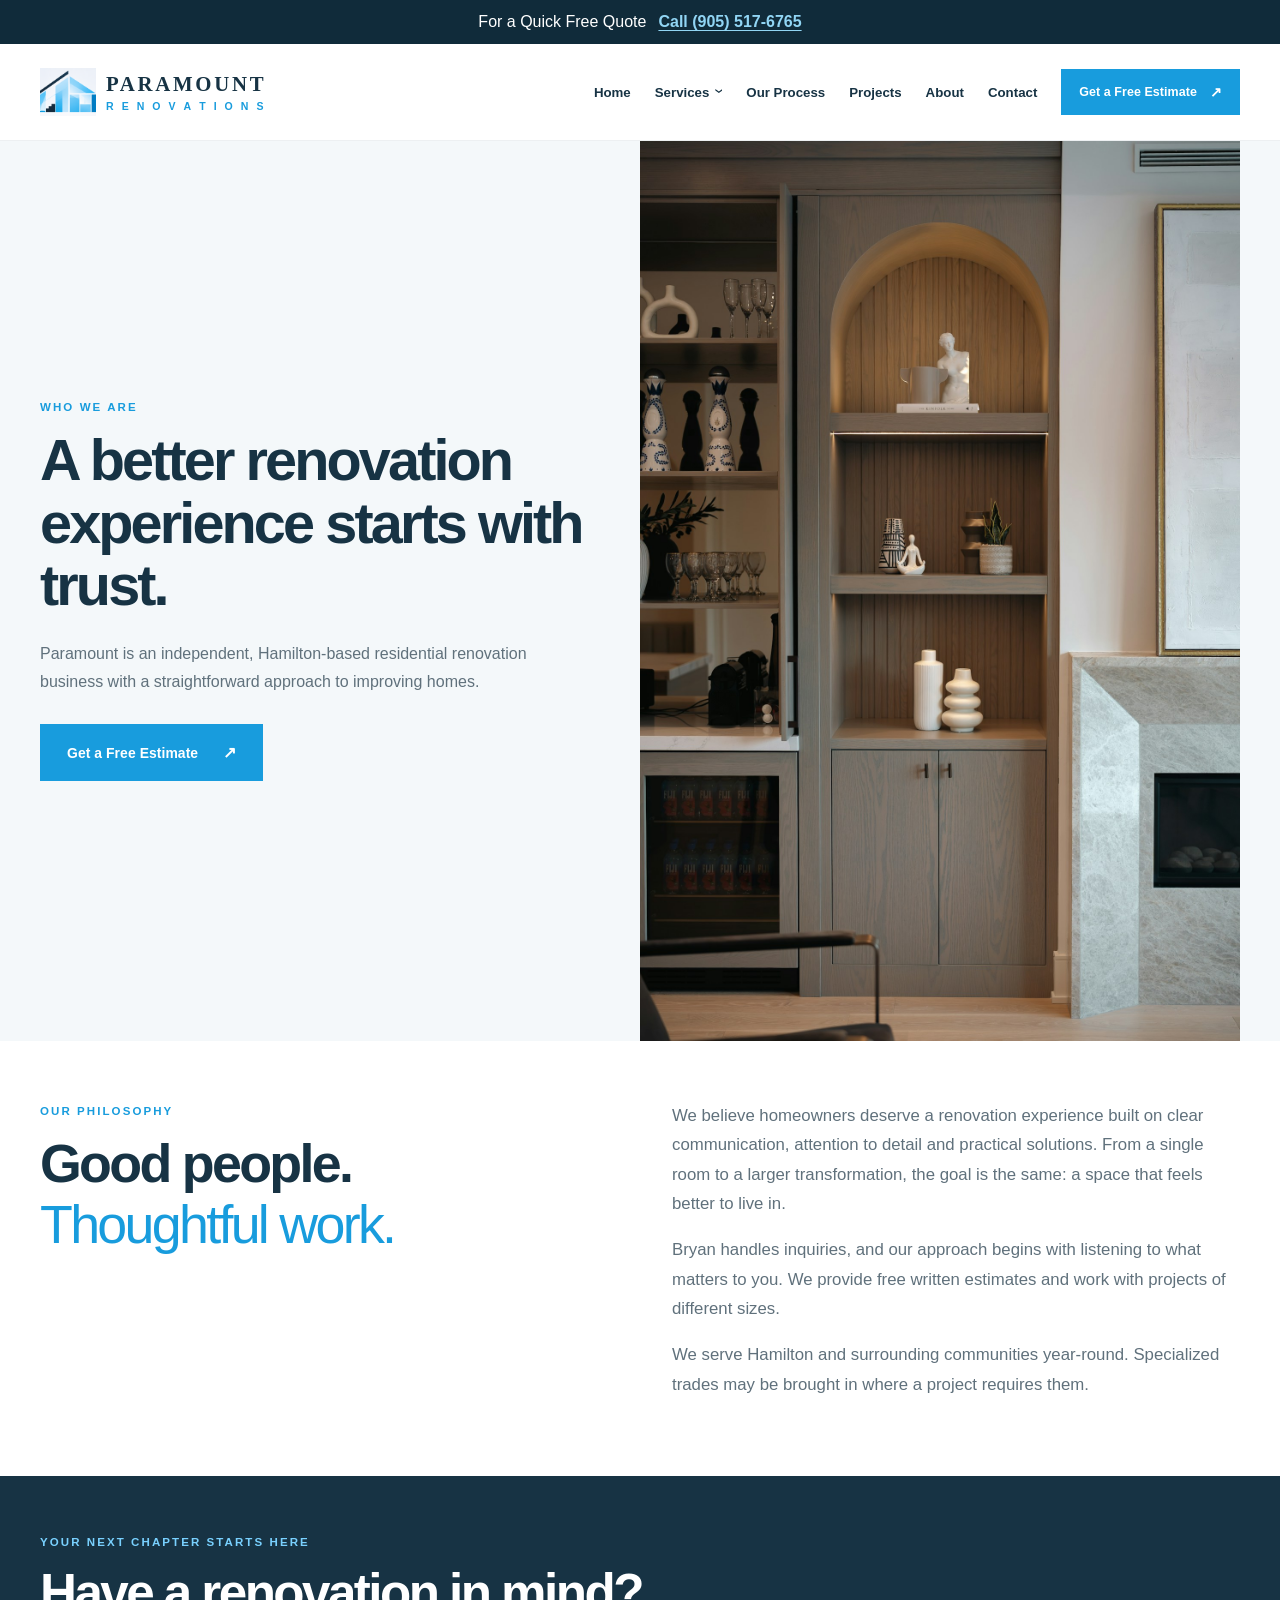
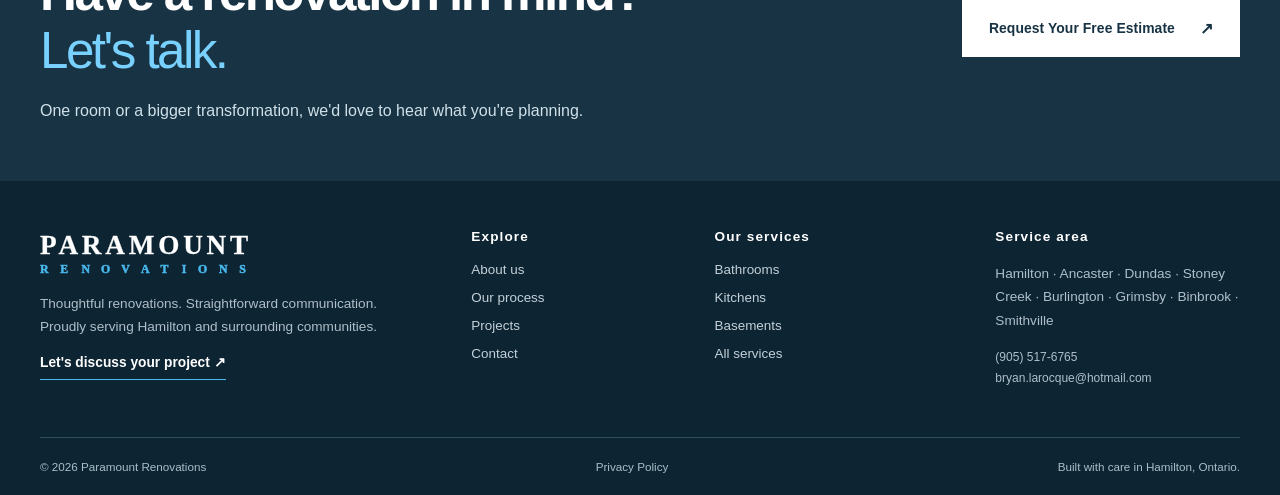
==== commit 56738fc3: "Refine Paramount typography, service content and imagery" ====
--- a/about/index.html
+++ b/about/index.html
@@ -1 +1,118 @@
-<!doctype html><html lang="en-CA"><head><meta charset="utf-8"><meta name="viewport" content="width=device-width,initial-scale=1"><meta name="theme-color" content="#173344"><title>About Paramount Renovations | Paramount Renovations</title><meta name="description" content="Meet Paramount Renovations, an independent Hamilton renovation business focused on details, honest communication and fair value."><link rel="icon" href="/assets/favicon.svg" type="image/svg+xml"><link rel="stylesheet" href="/assets/style.css"><script defer src="/assets/main.js"></script><meta name="robots" content="noindex,nofollow"><link rel="canonical" href="https://paramount.example/about/"><meta property="og:title" content="About Paramount Renovations | Paramount Renovations"><meta property="og:description" content="Meet Paramount Renovations, an independent Hamilton renovation business focused on details, honest communication and fair value."><meta property="og:type" content="website"><meta property="og:site_name" content="Paramount Renovations"><meta property="og:locale" content="en_CA"><meta property="og:url" content="https://paramount.example/about/"><meta property="og:image" content="https://paramount.example/assets/social/paramount.0559d5e570a6.png"><meta property="og:image:secure_url" content="https://paramount.example/assets/social/paramount.0559d5e570a6.png"><meta property="og:image:type" content="image/png"><meta property="og:image:width" content="1200"><meta property="og:image:height" content="630"><meta property="og:image:alt" content="Paramount Renovations"><meta name="twitter:card" content="summary_large_image"><meta name="twitter:title" content="About Paramount Renovations | Paramount Renovations"><meta name="twitter:description" content="Meet Paramount Renovations, an independent Hamilton renovation business focused on details, honest communication and fair value."><meta name="twitter:image" content="https://paramount.example/assets/social/paramount.0559d5e570a6.png"><meta name="twitter:image:alt" content="Paramount Renovations"><script type="application/ld+json">{"@context": "https://schema.org", "@type": "WebPage", "name": "About Paramount Renovations", "description": "Meet Paramount Renovations, an independent Hamilton renovation business focused on details, honest communication and fair value.", "isPartOf": {"@type": "WebSite", "name": "Paramount Renovations"}, "url": "https://paramount.example/about/"}</script></head><body><a class="skip" href="#main">Skip to content</a><aside class="quote-banner" aria-label="Free renovation quote"><div class="container">For a Quick Free Quote <a href="tel:+19055176765">Call (905) 517-6765</a></div></aside><header class="site-header"><div class="container nav"><a href="/" class="brand" aria-label="Paramount Renovations — home"><span class="brand-mark"><img src="/assets/paramount-logo.png" alt="" width="68" height="60"></span><span class="brand-text"><strong>PARAMOUNT</strong><small>HOME RENOVATIONS</small></span></a><button type="button" class="menu-toggle" aria-label="Open navigation" aria-expanded="false" aria-controls="nav-links"><span></span><span></span><span></span></button><nav id="nav-links" class="nav-links" aria-label="Primary navigation"><a href="/">Home</a><div class="nav-dropdown"><a href="/services/">Services <span aria-hidden="true">⌄</span></a><div class="dropdown-menu"><a href="/bathroom-renovations/">Bathrooms</a><a href="/kitchen-renovations/">Kitchens</a><a href="/basement-renovations/">Basements</a><a href="/services/">All services</a></div></div><a href="/our-process/">Our Process</a><a href="/projects/">Projects</a><a href="/about/">About</a><a href="/contact/">Contact</a><a class="btn btn-small" href="/contact/">Get a Free Estimate <span aria-hidden="true">↗</span></a></nav></div></header><main id="main"><section class="page-hero"><div class="container page-hero-grid"><div class="page-hero-content"><span class="eyebrow">WHO WE ARE</span><h1>A better renovation experience starts with trust.</h1><p>Paramount is an independent, Hamilton-based residential renovation business with a straightforward approach to improving homes.</p><a class="btn" href="/contact/">Get a Free Estimate <span aria-hidden="true">↗</span></a></div><div class="page-hero-image"><img class="" src="/assets/local/6ef5735aa177d9299f95.jpg" alt="Interior renovation design inspiration" loading="eager" decoding="async"></div></div></section><section class="section"><div class="container split-content"><div><span class="eyebrow">OUR PHILOSOPHY</span><h2>Good people.<br><em>Thoughtful work.</em></h2></div><div class="prose"><p>We believe homeowners deserve a renovation experience built on clear communication, attention to detail and practical solutions. From a single room to a larger transformation, the goal is the same: a space that feels better to live in.</p><p>Bryan handles inquiries, and our approach begins with listening to what matters to you. We provide free written estimates and work with projects of different sizes.</p><p>We serve Hamilton and surrounding communities year-round. Specialized trades may be brought in where a project requires them.</p></div></div></section><section class="final-cta"><div class="container final-cta-inner"><div><span class="eyebrow eyebrow-light">YOUR NEXT CHAPTER STARTS HERE</span><h2>Have a renovation in mind?<br><em>Let's talk.</em></h2><p>One room or a bigger transformation, we'd love to hear what you're planning.</p></div><a href="/contact/" class="btn btn-white">Request Your Free Estimate <span aria-hidden="true">↗</span></a></div></section></main><footer class="footer"><div class="container footer-grid"><div><a href="/" class="footer-brand">PARAMOUNT<span>HOME RENOVATIONS</span></a><p>Thoughtful renovations. Straightforward communication. Proudly serving Hamilton and surrounding communities.</p><a class="text-link light" href="/contact/">Let's discuss your project ↗</a></div><div><h3>Explore</h3><a href="/about/">About us</a><a href="/our-process/">Our process</a><a href="/projects/">Projects</a><a href="/contact/">Contact</a></div><div><h3>Our services</h3><a href="/bathroom-renovations/">Bathrooms</a><a href="/kitchen-renovations/">Kitchens</a><a href="/basement-renovations/">Basements</a><a href="/services/">All services</a></div><div><h3>Service area</h3><p>Hamilton · Ancaster · Dundas · Stoney Creek · Burlington · Grimsby · Binbrook · Smithville</p><p class="footer-note"><a href="tel:+19055176765">(905) 517-6765</a><br><a href="mailto:bryan.larocque@hotmail.com">bryan.larocque@hotmail.com</a></p></div></div><div class="container footer-bottom"><span>© <span id="year">2026</span> Paramount Renovations</span><a href="/privacy-policy/">Privacy Policy</a><span>Built with care in Hamilton, Ontario.</span></div></footer><nav class="mobile-contact-bar" aria-label="Quick contact"><a href="tel:+19055176765" aria-label="Call Paramount Renovations at (905) 517-6765">Call Now</a><a href="/contact/#estimate-form">Free Quote</a></nav></body></html>
+<!doctype html>
+<html lang="en-CA">
+  <head>
+    <meta charset="utf-8" />
+    <meta name="viewport" content="width=device-width,initial-scale=1" />
+    <meta name="theme-color" content="#173344" />
+    <title>About Paramount Renovations | Paramount Renovations</title>
+    <meta name="description" content="Meet Paramount Renovations, an independent Hamilton renovation business focused on details, honest communication and fair value." />
+    <link rel="icon" href="/assets/favicon.svg" type="image/svg+xml" />
+    <link rel="stylesheet" href="/assets/style.css" />
+    <script defer src="/assets/main.js"></script>
+    <meta name="robots" content="noindex,nofollow" />
+    <link rel="canonical" href="https://paramount.example/about/" />
+    <meta property="og:title" content="About Paramount Renovations | Paramount Renovations" />
+    <meta property="og:description" content="Meet Paramount Renovations, an independent Hamilton renovation business focused on details, honest communication and fair value." />
+    <meta property="og:type" content="website" />
+    <meta property="og:site_name" content="Paramount Renovations" />
+    <meta property="og:locale" content="en_CA" />
+    <meta property="og:url" content="https://paramount.example/about/" />
+    <meta property="og:image" content="https://paramount.example/assets/social/paramount.0559d5e570a6.png" />
+    <meta property="og:image:secure_url" content="https://paramount.example/assets/social/paramount.0559d5e570a6.png" />
+    <meta property="og:image:type" content="image/png" />
+    <meta property="og:image:width" content="1200" />
+    <meta property="og:image:height" content="630" />
+    <meta property="og:image:alt" content="Paramount Renovations" />
+    <meta name="twitter:card" content="summary_large_image" />
+    <meta name="twitter:title" content="About Paramount Renovations | Paramount Renovations" />
+    <meta name="twitter:description" content="Meet Paramount Renovations, an independent Hamilton renovation business focused on details, honest communication and fair value." />
+    <meta name="twitter:image" content="https://paramount.example/assets/social/paramount.0559d5e570a6.png" />
+    <meta name="twitter:image:alt" content="Paramount Renovations" />
+    <script type="application/ld+json">
+      {"@context": "https://schema.org", "@type": "WebPage", "name": "About Paramount Renovations", "description": "Meet Paramount Renovations, an independent Hamilton renovation business focused on details, honest communication and fair value.", "isPartOf": {"@type": "WebSite", "name": "Paramount Renovations"}, "url": "https://paramount.example/about/"}
+    </script>
+  </head>
+  <body>
+    <a class="skip" href="#main">Skip to content</a>
+    <aside class="quote-banner" aria-label="Free renovation quote">
+      <div class="container">For a Quick Free Quote <a href="tel:+19055176765">Call (905) 517-6765</a></div>
+    </aside>
+    <header class="site-header">
+      <div class="container nav">
+        <a href="/" class="brand" aria-label="Paramount Renovations — home"
+          ><span class="brand-mark"><img src="/assets/paramount-logo.png" alt="" width="68" height="60" /></span><span class="brand-text"><strong>PARAMOUNT</strong><small role="img" aria-label="Renovations"><i aria-hidden="true">R</i><i aria-hidden="true">E</i><i aria-hidden="true">N</i><i aria-hidden="true">O</i><i aria-hidden="true">V</i><i aria-hidden="true">A</i><i aria-hidden="true">T</i><i aria-hidden="true">I</i><i aria-hidden="true">O</i><i aria-hidden="true">N</i><i aria-hidden="true">S</i></small></span></a
+        ><button type="button" class="menu-toggle" aria-label="Open navigation" aria-expanded="false" aria-controls="nav-links"><span></span><span></span><span></span></button>
+        <nav id="nav-links" class="nav-links" aria-label="Primary navigation">
+          <a href="/">Home</a>
+          <div class="nav-dropdown">
+            <a href="/services/">Services <span aria-hidden="true">⌄</span></a>
+            <div class="dropdown-menu"><a href="/bathroom-renovations/">Bathrooms</a><a href="/kitchen-renovations/">Kitchens</a><a href="/basement-renovations/">Basements</a><a href="/services/">All services</a></div>
+          </div>
+          <a href="/our-process/">Our Process</a><a href="/projects/">Projects</a><a href="/about/">About</a><a href="/contact/">Contact</a><a class="btn btn-small" href="/contact/">Get a Free Estimate <span aria-hidden="true">↗</span></a>
+        </nav>
+      </div>
+    </header>
+    <main id="main">
+      <section class="page-hero">
+        <div class="container page-hero-grid">
+          <div class="page-hero-content">
+            <span class="eyebrow">WHO WE ARE</span>
+            <h1>A better renovation experience starts with trust.</h1>
+            <p>Paramount is an independent, Hamilton-based residential renovation business with a straightforward approach to improving homes.</p>
+            <a class="btn" href="/contact/">Get a Free Estimate <span aria-hidden="true">↗</span></a>
+          </div>
+          <div class="page-hero-image"><img class="" src="/assets/local/cabinetry-detail.5f71257393c3.jpg" alt="Custom cabinetry with warm timber shelving, integrated lighting and a stone fireplace" loading="eager" decoding="async" /></div>
+        </div>
+      </section>
+      <section class="section">
+        <div class="container split-content">
+          <div>
+            <span class="eyebrow">OUR PHILOSOPHY</span>
+            <h2>Good people.<br /><em>Thoughtful work.</em></h2>
+          </div>
+          <div class="prose">
+            <p>We believe homeowners deserve a renovation experience built on clear communication, attention to detail and practical solutions. From a single room to a larger transformation, the goal is the same: a space that feels better to live in.</p>
+            <p>Bryan handles inquiries, and our approach begins with listening to what matters to you. We provide free written estimates and work with projects of different sizes.</p>
+            <p>We serve Hamilton and surrounding communities year-round. Specialized trades may be brought in where a project requires them.</p>
+          </div>
+        </div>
+      </section>
+      <section class="final-cta">
+        <div class="container final-cta-inner">
+          <div>
+            <span class="eyebrow eyebrow-light">YOUR NEXT CHAPTER STARTS HERE</span>
+            <h2>Have a renovation in mind?<br /><em>Let's talk.</em></h2>
+            <p>One room or a bigger transformation, we'd love to hear what you're planning.</p>
+          </div>
+          <a href="/contact/" class="btn btn-white">Request Your Free Estimate <span aria-hidden="true">↗</span></a>
+        </div>
+      </section>
+    </main>
+    <footer class="footer">
+      <div class="container footer-grid">
+        <div>
+          <a href="/" class="footer-brand">PARAMOUNT<span role="img" aria-label="Renovations"><i aria-hidden="true">R</i><i aria-hidden="true">E</i><i aria-hidden="true">N</i><i aria-hidden="true">O</i><i aria-hidden="true">V</i><i aria-hidden="true">A</i><i aria-hidden="true">T</i><i aria-hidden="true">I</i><i aria-hidden="true">O</i><i aria-hidden="true">N</i><i aria-hidden="true">S</i></span></a>
+          <p>Thoughtful renovations. Straightforward communication. Proudly serving Hamilton and surrounding communities.</p>
+          <a class="text-link light" href="/contact/">Let's discuss your project ↗</a>
+        </div>
+        <div>
+          <h3>Explore</h3>
+          <a href="/about/">About us</a><a href="/our-process/">Our process</a><a href="/projects/">Projects</a><a href="/contact/">Contact</a>
+        </div>
+        <div>
+          <h3>Our services</h3>
+          <a href="/bathroom-renovations/">Bathrooms</a><a href="/kitchen-renovations/">Kitchens</a><a href="/basement-renovations/">Basements</a><a href="/services/">All services</a>
+        </div>
+        <div>
+          <h3>Service area</h3>
+          <p>Hamilton · Ancaster · Dundas · Stoney Creek · Burlington · Grimsby · Binbrook · Smithville</p>
+          <p class="footer-note"><a href="tel:+19055176765">(905) 517-6765</a><br /><a href="mailto:bryan.larocque@hotmail.com">bryan.larocque@hotmail.com</a></p>
+        </div>
+      </div>
+      <div class="container footer-bottom">
+        <span>© <span id="year">2026</span> Paramount Renovations</span><a href="/privacy-policy/">Privacy Policy</a><span>Built with care in Hamilton, Ontario.</span>
+      </div>
+    </footer>
+    <nav class="mobile-contact-bar" aria-label="Quick contact"><a href="tel:+19055176765" aria-label="Call Paramount Renovations at (905) 517-6765">Call Now</a><a href="/contact/#estimate-form">Free Quote</a></nav>
+  </body>
+</html>
--- a/assets/style.css
+++ b/assets/style.css
@@ -62,199 +62,1860 @@
   src: url(/assets/local/a4492460f001e1a23ffb.ttf) format('truetype');
 }
 
-:root{--navy:#173344;--deep:#102b3a;--blue:#189cdd;--sky:#49b9ee;--pale:#edf7fc;--cream:#f8f8f5;--muted:#60717c;--line:#dbe4e9;--white:#fff;--max:1240px}*{box-sizing:border-box}html{scroll-behavior:smooth}body{margin:0;background:#fff;color:var(--navy);font-family:'DM Sans',Arial,sans-serif;-webkit-font-smoothing:antialiased}img{display:block;max-width:100%}a{color:inherit;text-decoration:none}button,input,textarea,select{font:inherit}button{cursor:pointer}h1,h2,h3,p{margin-top:0}h1,h2,h3{font-family:Manrope,Arial,sans-serif;letter-spacing:-.05em}h1{font-size:clamp(3rem,5.4vw,5.8rem);line-height:1.09;font-weight:700}h2{font-size:clamp(2.6rem,4.2vw,4.6rem);line-height:1.14;font-weight:600}h3{font-size:1.35rem;letter-spacing:-.035em}h1 em,h2 em{font-weight:400;color:var(--blue);font-style:normal}p{line-height:1.75;color:var(--muted)}.container{width:min(calc(100% - 80px),var(--max));margin-inline:auto}.section{padding:112px 0}.eyebrow{display:inline-block;font-size:.72rem;font-weight:700;letter-spacing:.18em;color:var(--blue);margin-bottom:24px}.skip{position:absolute;top:-60px;left:15px;background:#fff;padding:12px;z-index:100}.skip:focus{top:10px}:focus-visible{outline:3px solid var(--sky);outline-offset:4px}.site-header{position:relative;z-index:30;background:#fff;border-bottom:1px solid #edf0f2}.nav{height:96px;display:flex;align-items:center;justify-content:space-between;gap:35px}.brand{display:flex;align-items:center;gap:10px;flex-shrink:0}.brand-mark{width:56px;height:57px;overflow:hidden;display:flex;align-items:center;justify-content:center}.brand-mark img{max-width:none;width:95px;height:86px;object-fit:cover;object-position:center 31%;transform:scale(1.35)}.brand-text strong{display:block;font:800 1.3rem Manrope;letter-spacing:.13em;line-height:1.15}.brand-text small{display:block;font-size:.62rem;letter-spacing:.24em;color:var(--blue);margin-top:4px}.nav-links{display:flex;align-items:center;gap:24px;font-size:.83rem;font-weight:700}.nav-links>a:not(.btn),.nav-dropdown>a{transition:color .2s}.nav-links>a:hover,.nav-dropdown>a:hover{color:var(--blue)}.nav-dropdown{position:relative}.dropdown-menu{display:none;position:absolute;top:100%;left:-22px;min-width:200px;padding:16px 0;background:#fff;box-shadow:0 12px 30px #112f3d22}.dropdown-menu a{display:block;padding:10px 22px}.dropdown-menu a:hover{background:var(--pale)}.nav-dropdown:hover .dropdown-menu,.nav-dropdown:focus-within .dropdown-menu{display:block}.btn{display:inline-flex;align-items:center;justify-content:center;gap:25px;background:var(--blue);color:#fff;padding:18px 26px;font-weight:700;font-size:.87rem;letter-spacing:.005em;border:1px solid var(--blue);transition:background .2s,transform .2s}.btn:hover{background:#087bb5;transform:translateY(-2px)}.btn-small{padding:14px 17px;font-size:.78rem;gap:13px}.btn span,.text-link span{font-size:1.15em}.menu-toggle{display:none}.hero{height:min(730px,calc(100vh - 96px));min-height:610px;position:relative;overflow:hidden;background:var(--deep)}.hero-image,.hero-shade{position:absolute;inset:0}.hero-image img{width:100%;height:100%;object-fit:cover;object-position:center 55%}.hero-shade{background:linear-gradient(90deg,rgba(10,30,42,.93) 0%,rgba(10,30,42,.83) 30%,rgba(10,30,42,.30) 67%,rgba(10,30,42,.05) 100%)}.hero-content{position:relative;height:100%;display:flex;align-items:center}.hero-copy{max-width:740px;padding-bottom:25px}.hero-location{font-size:.7rem;font-weight:700;letter-spacing:.16em;color:#e3f4ff;margin-bottom:34px}.dot{display:inline-block;width:8px;height:8px;border-radius:50%;background:var(--sky);margin-right:12px}.hero h1{color:#fff;margin-bottom:28px}.hero h1 em{color:#80d4ff}.hero p{max-width:590px;color:#e0e8eb;font-size:1.03rem;line-height:1.9}.hero-actions{display:flex;align-items:center;gap:30px;margin-top:34px}.btn-ghost{color:#fff;font-size:.9rem;font-weight:700;border-bottom:1px solid #a7c4d2;padding:12px 0}.hero-side-note{position:absolute;bottom:30px;right:40px;color:#fff;font-size:.64rem;letter-spacing:.15em}.hero-side-note span{margin-left:20px}.intro-strip{background:var(--pale)}.intro-strip-inner{display:flex;align-items:center;gap:40px;min-height:100px}.intro-strip span{font-size:.68rem;letter-spacing:.14em;font-weight:700;color:var(--blue);white-space:nowrap}.intro-strip p{font:500 1.15rem Manrope;color:var(--navy);margin:0;flex:1}.intro-strip a{font-size:1.5rem}.section-head{display:flex;align-items:end;justify-content:space-between;gap:60px;margin-bottom:50px}.section-head h2{margin:0}.section-head>p{max-width:365px;margin:0 0 9px}.service-grid{display:grid;grid-template-columns:repeat(3,minmax(0,1fr));gap:22px}.service-card{display:block;background:#fff;border:1px solid var(--line);transition:box-shadow .25s,transform .25s}.service-card:hover{transform:translateY(-5px);box-shadow:0 18px 40px #183b4c17}.service-photo{height:300px;overflow:hidden}.service-photo img{width:100%;height:100%;object-fit:cover;transition:transform .5s}.service-card:hover img{transform:scale(1.04)}.service-card-bottom{padding:32px 28px 34px}.service-card-bottom .eyebrow{font-size:.6rem;margin-bottom:14px}.service-card h3{font-size:1.5rem;margin-bottom:12px}.service-card p{font-size:.89rem;min-height:65px}.text-link{display:inline-block;font-size:.86rem;font-weight:700;color:var(--navy);padding-bottom:9px;border-bottom:1px solid var(--blue)}.text-link:hover{color:var(--blue)}.section-bottom-link{text-align:right;margin-top:36px}.feature-section{background:var(--cream);padding:95px 0}.feature-grid{display:grid;grid-template-columns:1fr 1fr;gap:100px;align-items:center}.feature-photo{position:relative;height:690px}.feature-photo img{width:100%;height:100%;object-fit:cover}.photo-caption{position:absolute;bottom:0;left:0;background:var(--navy);color:#fff;padding:18px 25px;font-size:.68rem;letter-spacing:.16em}.feature-copy h2{margin-bottom:24px}.feature-lead{font-size:1.03rem}.values{margin:35px 0}.values>div{display:grid;grid-template-columns:48px 1fr;gap:12px;border-top:1px solid #d8e0e2;padding:17px 0}.values>div>span{font-size:.72rem;color:var(--blue);font-weight:700}.values h3{font-size:1.03rem;margin-bottom:6px}.values p{font-size:.85rem;margin:0}.showcase-grid{display:grid;grid-template-columns:1.15fr .85fr;gap:18px;height:560px}.showcase-large,.showcase-side>a{position:relative;display:block;overflow:hidden}.showcase-grid img{width:100%;height:100%;object-fit:cover;transition:transform .4s}.showcase-grid a:hover img{transform:scale(1.04)}.showcase-grid a>span{position:absolute;bottom:0;left:0;right:0;background:linear-gradient(transparent,#0c2537bb);color:#fff;padding:50px 25px 22px;font-size:1.15rem;font-weight:700}.showcase-grid b{float:right}.showcase-side{display:grid;grid-template-rows:1fr 1fr;gap:18px;min-height:0}.showcase-side>a{min-height:0}.disclosure{font-size:.75rem;margin:17px 0 20px}.additional-section{background:var(--pale)}.additional-list{border-top:1px solid #cbdfe9}.additional-list>a{display:flex;align-items:center;gap:35px;border-bottom:1px solid #cbdfe9;padding:27px 8px;transition:padding .2s,background .2s}.additional-list>a:hover{padding-left:24px;background:#ffffff90}.additional-list>a>span:first-child{color:var(--blue);font-size:.8rem}.additional-list h3{font-size:clamp(1.3rem,2vw,2rem);font-weight:600;margin:0;flex:1}.additional-list .arrow{font-size:1.4rem}.process-grid{display:grid;grid-template-columns:repeat(4,1fr);gap:32px}.process-step{border-top:2px solid var(--blue);padding-top:23px}.step-num{font-size:.76rem;color:var(--blue);font-weight:700}.process-step h3{font-size:1.25rem;margin:30px 0 12px}.process-step p{font-size:.9rem}.local-section{background:#f7f9fa;padding:100px 0}.local-grid{display:grid;grid-template-columns:1fr 1fr;gap:100px;align-items:center}.local-grid p{max-width:440px}.location-list{display:grid;grid-template-columns:1fr 1fr;gap:15px}.location-list span{border-bottom:1px solid #d2e0e8;padding:20px 0;font-size:.76rem;letter-spacing:.1em;font-weight:700}.final-cta{background:var(--navy);color:#fff;padding:88px 0}.final-cta-inner{display:flex;align-items:center;justify-content:space-between;gap:40px}.final-cta h2{font-size:clamp(2.5rem,4vw,4.3rem);margin:0 0 20px}.final-cta h2 em{color:#79d1ff}.final-cta p{color:#d0e1e9;margin:0}.eyebrow-light{color:#79d1ff}.btn-white{background:#fff;color:var(--navy);border-color:#fff;white-space:nowrap}.btn-white:hover{background:#e5f6ff}.footer{background:#0d2533;color:#fff;padding:75px 0 0}.footer-grid{display:grid;grid-template-columns:2fr 1fr 1.2fr 1.3fr;gap:55px}.footer-brand{font:800 1.7rem Manrope;letter-spacing:.14em}.footer-brand span{display:block;font-size:.7rem;color:var(--sky);letter-spacing:.25em}.footer p{color:#aebfc9;font-size:.85rem}.footer h3{font-size:.85rem;letter-spacing:.08em;margin-bottom:24px}.footer-grid>div>a:not(.footer-brand):not(.text-link){display:block;color:#c3d0d7;font-size:.84rem;margin-bottom:13px}.footer .light{color:#fff;border-color:var(--sky)}.footer-note{font-size:.75rem!important}.footer-bottom{border-top:1px solid #31505f;margin-top:65px;padding:25px 0;display:flex;justify-content:space-between;gap:20px;font-size:.73rem;color:#aabec9}.page-hero{background:#f4f8fa}.page-hero-grid{display:grid;grid-template-columns:1fr 1fr;min-height:480px}.page-hero-content{padding:95px 70px 90px 0;display:flex;flex-direction:column;align-items:flex-start;justify-content:center}.page-hero h1{font-size:clamp(2.7rem,4.5vw,4.7rem);margin-bottom:23px}.page-hero p{max-width:510px;margin-bottom:28px}.page-hero-image{min-height:440px}.page-hero-image img{width:100%;height:100%;object-fit:cover}.split-content{display:grid;grid-template-columns:1fr 1fr;gap:90px}.prose{max-width:700px}.prose p{font-size:1.05rem}.prose h3{margin:32px 0 15px}.tint-section{background:var(--pale)}.mini-steps{display:grid;grid-template-columns:repeat(3,1fr);gap:35px;margin-top:45px}.mini-steps>div{border-top:1px solid #bed7e6;padding-top:22px}.mini-steps b{color:var(--blue)}.mini-steps h3{margin-top:27px}.faq{display:grid;grid-template-columns:1fr 1fr;gap:90px}.faq details{border-bottom:1px solid var(--line);padding:22px 0}.faq summary{font-weight:700;cursor:pointer;list-style:none;padding-right:20px;position:relative}.faq summary:after{content:'+';position:absolute;right:0;font-size:1.2rem;color:var(--blue)}.faq details[open] summary:after{content:'−'}.faq details p{font-size:.9rem;margin:15px 0 0}.related{background:#f9fafb}.related-links{display:grid;grid-template-columns:repeat(2,1fr);gap:0 35px;margin-top:30px}.related-links a{border-bottom:1px solid var(--line);padding:18px 0;font-weight:600}.related-links span{float:right;color:var(--blue)}.timeline{max-width:940px}.timeline article{display:grid;grid-template-columns:130px 1fr;gap:30px;border-top:1px solid var(--line);padding:40px 0}.timeline article>span{color:var(--blue);font:700 2rem Manrope}.timeline h2{font-size:2rem;margin-bottom:10px}.timeline p{max-width:650px}.prominent{font-size:.9rem;background:var(--pale);padding:20px;margin-bottom:30px}.empty-projects{margin-top:75px;border-top:1px solid var(--line);padding-top:45px}.contact-grid{display:grid;grid-template-columns:.8fr 1.2fr;gap:90px}.contact-grid>div>p{max-width:380px}.contact-detail{border-top:1px solid var(--line);padding-top:22px;margin-top:25px}.contact-detail strong{font-size:.85rem}.form-panel{background:#f4f8fa;padding:42px}.form-panel>h3{font-size:1.65rem;margin-bottom:8px}.form-panel>p{font-size:.9rem}.estimate-form{display:grid;gap:22px;margin-top:30px}.form-row{display:grid;grid-template-columns:1fr 1fr;gap:18px}.estimate-form label{display:flex;flex-direction:column;gap:9px;font-size:.78rem;font-weight:700}.estimate-form label span{color:var(--blue)}.estimate-form .optional{color:var(--muted);font-weight:400}.estimate-form input,.estimate-form select,.estimate-form textarea{width:100%;border:1px solid #cbd8df;background:#fff;color:var(--navy);padding:15px;font-size:.88rem;border-radius:0;min-width:0}.estimate-form textarea{resize:vertical}.estimate-form .btn{justify-self:start}.form-help{font-size:.75rem!important;margin:0}.form-status{font-size:.84rem;line-height:1.6}.policy{max-width:860px}.policy h2{font-size:1.8rem;margin-top:38px}@media(max-width:1120px){.nav-links{gap:13px}.nav{gap:12px}.brand-text strong{font-size:1.1rem}.brand-mark{width:45px}.feature-grid{gap:55px}.feature-photo{height:620px}}@media(max-width:900px){.container{width:min(calc(100% - 40px),var(--max))}.nav{height:78px}.menu-toggle{display:flex;flex-direction:column;gap:5px;background:none;border:0;padding:10px}.menu-toggle span{width:26px;height:2px;background:var(--navy)}.nav-links{display:none;position:absolute;top:78px;left:0;right:0;background:#fff;padding:22px 20px 30px;box-shadow:0 20px 30px #0002;align-items:stretch;flex-direction:column;gap:0}.nav-links.open{display:flex}.nav-links>a:not(.btn),.nav-dropdown>a{display:block;padding:14px 0;border-bottom:1px solid var(--line)}.dropdown-menu{display:block;position:static;box-shadow:none;padding:0 0 0 20px}.dropdown-menu a{padding:10px 0}.nav-links .btn{margin-top:20px}.hero{min-height:620px;height:650px}.hero-shade{background:linear-gradient(90deg,#0a1e2be8,#0a1e2b8c)}.section{padding:80px 0}.section-head{align-items:start;flex-direction:column;gap:22px}.section-head>p{max-width:600px}.feature-grid,.local-grid,.split-content,.faq,.contact-grid{grid-template-columns:1fr;gap:40px}.feature-photo{height:450px}.service-grid{gap:12px}.service-photo{height:220px}.service-card-bottom{padding:22px 17px}.service-card h3{font-size:1.2rem}.process-grid{grid-template-columns:repeat(2,1fr)}.footer-grid{grid-template-columns:repeat(2,1fr)}.page-hero-grid{grid-template-columns:1fr 1fr}.page-hero-content{padding:50px 30px 50px 0}.page-hero-image{min-height:380px}.final-cta-inner{align-items:flex-start;flex-direction:column}}@media(max-width:620px){h1{font-size:clamp(2.65rem,10vw,4rem)}h2{font-size:clamp(2.2rem,9vw,3.3rem)}.hero{min-height:650px;height:auto}.hero-content{min-height:650px;padding-top:50px;padding-bottom:70px}.hero-shade{background:linear-gradient(90deg,#0a1e2be8,#0a1e2bba)}.hero-location{line-height:1.7}.hero-actions{align-items:stretch;flex-direction:column;gap:15px}.btn-ghost{text-align:center}.hero-side-note{display:none}.intro-strip-inner{min-height:120px;gap:10px}.intro-strip span{display:none}.intro-strip p{font-size:1rem}.section{padding:65px 0}.service-grid,.mini-steps,.related-links{grid-template-columns:1fr}.service-photo{height:270px}.service-card-bottom p{min-height:0}.feature-section,.local-section{padding:65px 0}.feature-photo{height:350px}.showcase-grid{grid-template-columns:1fr;height:auto}.showcase-large{height:320px}.showcase-side{grid-template-columns:1fr 1fr;grid-template-rows:210px;gap:12px}.showcase-grid a>span{font-size:.9rem;padding:35px 12px 14px}.process-grid{gap:20px}.process-step h3{margin-top:20px;font-size:1.1rem}.location-list{gap:8px}.location-list span{font-size:.62rem}.footer-grid{gap:35px 20px}.footer-grid>div:first-child{grid-column:1/-1}.footer-bottom{flex-wrap:wrap}.page-hero-grid{grid-template-columns:1fr}.page-hero-content{padding:55px 0}.page-hero-image{height:260px;min-height:0;margin:0 -20px}.page-hero h1{font-size:2.8rem}.timeline article{grid-template-columns:60px 1fr;gap:15px}.timeline h2{font-size:1.5rem}.form-panel{padding:25px 20px}.form-row{grid-template-columns:1fr}.contact-grid{gap:25px}.final-cta{padding:65px 0}}@media(prefers-reduced-motion:reduce){html{scroll-behavior:auto}*,*:before,*:after{transition:none!important;animation:none!important}}
+:root {
+  --navy: #173344;
+  --deep: #102b3a;
+  --blue: #189cdd;
+  --sky: #49b9ee;
+  --pale: #edf7fc;
+  --cream: #f8f8f5;
+  --muted: #60717c;
+  --line: #dbe4e9;
+  --white: #fff;
+  --max: 1240px;
+}
+* {
+  box-sizing: border-box;
+}
+html {
+  scroll-behavior: smooth;
+}
+body {
+  margin: 0;
+  background: #fff;
+  color: var(--navy);
+  font-family: Arial, sans-serif;
+  -webkit-font-smoothing: antialiased;
+}
+img {
+  display: block;
+  max-width: 100%;
+}
+a {
+  color: inherit;
+  text-decoration: none;
+}
+button,
+input,
+textarea,
+select {
+  font: inherit;
+}
+button {
+  cursor: pointer;
+}
+h1,
+h2,
+h3,
+p {
+  margin-top: 0;
+}
+h1,
+h2,
+h3 {
+  font-family: Arial, sans-serif;
+  letter-spacing: -0.05em;
+}
+h1 {
+  font-size: clamp(3rem, 5.4vw, 5.8rem);
+  line-height: 1.09;
+  font-weight: 700;
+}
+h2 {
+  font-size: clamp(2.6rem, 4.2vw, 4.6rem);
+  line-height: 1.14;
+  font-weight: 600;
+}
+h3 {
+  font-size: 1.35rem;
+  letter-spacing: -0.035em;
+}
+h1 em,
+h2 em {
+  font-weight: 400;
+  color: var(--blue);
+  font-style: normal;
+}
+p {
+  line-height: 1.75;
+  color: var(--muted);
+}
+.container {
+  width: min(calc(100% - 80px), var(--max));
+  margin-inline: auto;
+}
+.section {
+  padding: 112px 0;
+}
+.eyebrow {
+  display: inline-block;
+  font-size: 0.72rem;
+  font-weight: 700;
+  letter-spacing: 0.18em;
+  color: var(--blue);
+  margin-bottom: 24px;
+}
+.skip {
+  position: absolute;
+  top: -60px;
+  left: 15px;
+  background: #fff;
+  padding: 12px;
+  z-index: 100;
+}
+.skip:focus {
+  top: 10px;
+}
+:focus-visible {
+  outline: 3px solid var(--sky);
+  outline-offset: 4px;
+}
+.site-header {
+  position: relative;
+  z-index: 30;
+  background: #fff;
+  border-bottom: 1px solid #edf0f2;
+}
+.nav {
+  height: 96px;
+  display: flex;
+  align-items: center;
+  justify-content: space-between;
+  gap: 35px;
+}
+.brand {
+  display: flex;
+  align-items: center;
+  gap: 10px;
+  flex-shrink: 0;
+}
+.brand-mark {
+  width: 56px;
+  height: 57px;
+  overflow: hidden;
+  display: flex;
+  align-items: center;
+  justify-content: center;
+}
+.brand-mark img {
+  max-width: none;
+  width: 95px;
+  height: 86px;
+  object-fit: cover;
+  object-position: center 31%;
+  transform: scale(1.35);
+}
+.brand-text strong {
+  display: block;
+  font: 800 1.3rem 'Times New Roman', serif;
+  letter-spacing: 0.13em;
+  line-height: 1.15;
+}
+.brand-text small {
+  display: flex;
+  justify-content: space-between;
+  width: calc(100% - 2.7px);
+  justify-self: start;
+  min-width: 0;
+  font-size: 0.66rem;
+  font-weight: 600;
+  letter-spacing: 0;
+  color: var(--blue);
+  margin-top: 4px;
+}
+.nav-links {
+  display: flex;
+  align-items: center;
+  gap: 24px;
+  font-size: 0.83rem;
+  font-weight: 700;
+}
+.nav-links > a:not(.btn),
+.nav-dropdown > a {
+  transition: color 0.2s;
+}
+.nav-links > a:hover,
+.nav-dropdown > a:hover {
+  color: var(--blue);
+}
+.nav-dropdown {
+  position: relative;
+}
+.dropdown-menu {
+  display: none;
+  position: absolute;
+  top: 100%;
+  left: -22px;
+  min-width: 200px;
+  padding: 16px 0;
+  background: #fff;
+  box-shadow: 0 12px 30px #112f3d22;
+}
+.dropdown-menu a {
+  display: block;
+  padding: 10px 22px;
+}
+.dropdown-menu a:hover {
+  background: var(--pale);
+}
+.nav-dropdown:hover .dropdown-menu,
+.nav-dropdown:focus-within .dropdown-menu {
+  display: block;
+}
+.btn {
+  display: inline-flex;
+  align-items: center;
+  justify-content: center;
+  gap: 25px;
+  background: var(--blue);
+  color: #fff;
+  padding: 18px 26px;
+  font-weight: 700;
+  font-size: 0.87rem;
+  letter-spacing: 0.005em;
+  border: 1px solid var(--blue);
+  transition:
+    background 0.2s,
+    transform 0.2s;
+}
+.btn:hover {
+  background: #087bb5;
+  transform: translateY(-2px);
+}
+.btn-small {
+  padding: 14px 17px;
+  font-size: 0.78rem;
+  gap: 13px;
+}
+.btn span,
+.text-link span {
+  font-size: 1.15em;
+}
+.menu-toggle {
+  display: none;
+}
+.hero {
+  height: min(730px, calc(100vh - 96px));
+  min-height: 610px;
+  position: relative;
+  overflow: hidden;
+  background: var(--deep);
+}
+.hero-image,
+.hero-shade {
+  position: absolute;
+  inset: 0;
+}
+.hero-image img {
+  width: 100%;
+  height: 100%;
+  object-fit: cover;
+  object-position: center 55%;
+}
+.hero-shade {
+  background: linear-gradient(
+    90deg,
+    rgba(10, 30, 42, 0.93) 0%,
+    rgba(10, 30, 42, 0.83) 30%,
+    rgba(10, 30, 42, 0.3) 67%,
+    rgba(10, 30, 42, 0.05) 100%
+  );
+}
+.hero-content {
+  position: relative;
+  height: 100%;
+  display: flex;
+  align-items: center;
+}
+.hero-copy {
+  max-width: 740px;
+  padding-bottom: 25px;
+}
+.hero-location {
+  font-size: 0.7rem;
+  font-weight: 700;
+  letter-spacing: 0.16em;
+  color: #e3f4ff;
+  margin-bottom: 34px;
+}
+.dot {
+  display: inline-block;
+  width: 8px;
+  height: 8px;
+  border-radius: 50%;
+  background: var(--sky);
+  margin-right: 12px;
+}
+.hero h1 {
+  color: #fff;
+  margin-bottom: 28px;
+}
+.hero h1 em {
+  color: #80d4ff;
+}
+.hero p {
+  max-width: 590px;
+  color: #e0e8eb;
+  font-size: 1.03rem;
+  line-height: 1.9;
+}
+.hero-actions {
+  display: flex;
+  align-items: center;
+  gap: 30px;
+  margin-top: 34px;
+}
+.btn-ghost {
+  color: #fff;
+  font-size: 0.9rem;
+  font-weight: 700;
+  border-bottom: 1px solid #a7c4d2;
+  padding: 12px 0;
+}
+.hero-side-note {
+  position: absolute;
+  bottom: 30px;
+  right: 40px;
+  color: #fff;
+  font-size: 0.64rem;
+  letter-spacing: 0.15em;
+}
+.hero-side-note span {
+  margin-left: 20px;
+}
+.intro-strip {
+  background: var(--pale);
+}
+.intro-strip-inner {
+  display: flex;
+  align-items: center;
+  gap: 40px;
+  min-height: 100px;
+}
+.intro-strip span {
+  font-size: 0.68rem;
+  letter-spacing: 0.14em;
+  font-weight: 700;
+  color: var(--blue);
+  white-space: nowrap;
+}
+.intro-strip p {
+  font: 500 1.15rem 'Times New Roman', serif;
+  color: var(--navy);
+  margin: 0;
+  flex: 1;
+}
+.intro-strip a {
+  font-size: 1.5rem;
+}
+.section-head {
+  display: flex;
+  align-items: end;
+  justify-content: space-between;
+  gap: 60px;
+  margin-bottom: 50px;
+}
+.section-head h2 {
+  margin: 0;
+}
+.section-head > p {
+  max-width: 365px;
+  margin: 0 0 9px;
+}
+.service-grid {
+  display: grid;
+  grid-template-columns: repeat(3, minmax(0, 1fr));
+  gap: 22px;
+}
+.service-card {
+  display: block;
+  background: #fff;
+  border: 1px solid var(--line);
+  transition:
+    box-shadow 0.25s,
+    transform 0.25s;
+}
+.service-card:hover {
+  transform: translateY(-5px);
+  box-shadow: 0 18px 40px #183b4c17;
+}
+.service-photo {
+  height: 300px;
+  overflow: hidden;
+}
+.service-photo img {
+  width: 100%;
+  height: 100%;
+  object-fit: cover;
+  transition: transform 0.5s;
+}
+.service-card:hover img {
+  transform: scale(1.04);
+}
+.service-card-bottom {
+  padding: 32px 28px 34px;
+}
+.service-card-bottom .eyebrow {
+  font-size: 0.6rem;
+  margin-bottom: 14px;
+}
+.service-card h3 {
+  font-size: 1.5rem;
+  margin-bottom: 12px;
+}
+.service-card p {
+  font-size: 0.89rem;
+  min-height: 65px;
+}
+.text-link {
+  display: inline-block;
+  font-size: 0.86rem;
+  font-weight: 700;
+  color: var(--navy);
+  padding-bottom: 9px;
+  border-bottom: 1px solid var(--blue);
+}
+.text-link:hover {
+  color: var(--blue);
+}
+.section-bottom-link {
+  text-align: right;
+  margin-top: 36px;
+}
+.feature-section {
+  background: var(--cream);
+  padding: 95px 0;
+}
+.feature-grid {
+  display: grid;
+  grid-template-columns: 1fr 1fr;
+  gap: 100px;
+  align-items: center;
+}
+.feature-photo {
+  position: relative;
+  height: 690px;
+}
+.feature-photo img {
+  width: 100%;
+  height: 100%;
+  object-fit: cover;
+}
+.photo-caption {
+  position: absolute;
+  bottom: 0;
+  left: 0;
+  background: var(--navy);
+  color: #fff;
+  padding: 18px 25px;
+  font-size: 0.68rem;
+  letter-spacing: 0.16em;
+}
+.feature-copy h2 {
+  margin-bottom: 24px;
+}
+.feature-lead {
+  font-size: 1.03rem;
+}
+.values {
+  margin: 35px 0;
+}
+.values>div {
+  display: grid;
+  grid-template-columns: 48px 1fr;
+  gap: 12px;
+  border-top: 1px solid #d8e0e2;
+  padding: 17px 0;
+}
+.values > div > span {
+  font-size: 0.72rem;
+  color: var(--blue);
+  font-weight: 700;
+}
+.values h3 {
+  font-size: 1.03rem;
+  margin-bottom: 6px;
+}
+.values p {
+  font-size: 0.85rem;
+  margin: 0;
+}
+.showcase-grid {
+  display: grid;
+  grid-template-columns: 1.15fr 0.85fr;
+  gap: 18px;
+  height: 560px;
+}
+.showcase-large,
+.showcase-side > a {
+  position: relative;
+  display: block;
+  overflow: hidden;
+}
+.showcase-grid img {
+  width: 100%;
+  height: 100%;
+  object-fit: cover;
+  transition: transform 0.4s;
+}
+.showcase-grid a:hover img {
+  transform: scale(1.04);
+}
+.showcase-grid a > span {
+  position: absolute;
+  bottom: 0;
+  left: 0;
+  right: 0;
+  background: linear-gradient(transparent, #0c2537bb);
+  color: #fff;
+  padding: 50px 25px 22px;
+  font-size: 1.15rem;
+  font-weight: 700;
+}
+.showcase-grid b {
+  float: right;
+}
+.showcase-side {
+  display: grid;
+  grid-template-rows: 1fr 1fr;
+  gap: 18px;
+  min-height: 0;
+}
+.showcase-side > a {
+  min-height: 0;
+}
+.disclosure {
+  font-size: 0.75rem;
+  margin: 17px 0 20px;
+}
+.additional-section {
+  background: var(--pale);
+}
+.additional-list {
+  border-top: 1px solid #cbdfe9;
+}
+.additional-list>a {
+  display: flex;
+  align-items: center;
+  gap: 35px;
+  border-bottom: 1px solid #cbdfe9;
+  padding: 27px 8px;
+  transition:
+    padding 0.2s,
+    background 0.2s;
+}
+.additional-list > a:hover {
+  padding-left: 24px;
+  background: #ffffff90;
+}
+.additional-list > a > span:first-child {
+  color: var(--blue);
+  font-size: 0.8rem;
+}
+.additional-list h3 {
+  font-size: clamp(1.3rem, 2vw, 2rem);
+  font-weight: 600;
+  margin: 0;
+  flex: 1;
+}
+.additional-list .arrow {
+  font-size: 1.4rem;
+}
+.process-grid {
+  display: grid;
+  grid-template-columns: repeat(4, 1fr);
+  gap: 32px;
+}
+.process-step {
+  border-top: 2px solid var(--blue);
+  padding-top: 23px;
+}
+.step-num {
+  font-size: 0.76rem;
+  color: var(--blue);
+  font-weight: 700;
+}
+.process-step h3 {
+  font-size: 1.25rem;
+  margin: 30px 0 12px;
+}
+.process-step p {
+  font-size: 0.9rem;
+}
+.local-section {
+  background: #f7f9fa;
+  padding: 100px 0;
+}
+.local-grid {
+  display: grid;
+  grid-template-columns: 1fr 1fr;
+  gap: 100px;
+  align-items: center;
+}
+.local-grid p {
+  max-width: 440px;
+}
+.location-list {
+  display: grid;
+  grid-template-columns: 1fr 1fr;
+  gap: 15px;
+}
+.location-list span {
+  border-bottom: 1px solid #d2e0e8;
+  padding: 20px 0;
+  font-size: 0.76rem;
+  letter-spacing: 0.1em;
+  font-weight: 700;
+}
+.final-cta {
+  background: var(--navy);
+  color: #fff;
+  padding: 88px 0;
+}
+.final-cta-inner {
+  display: flex;
+  align-items: center;
+  justify-content: space-between;
+  gap: 40px;
+}
+.final-cta h2 {
+  font-size: clamp(2.5rem, 4vw, 4.3rem);
+  margin: 0 0 20px;
+}
+.final-cta h2 em {
+  color: #79d1ff;
+}
+.final-cta p {
+  color: #d0e1e9;
+  margin: 0;
+}
+.eyebrow-light {
+  color: #79d1ff;
+}
+.btn-white {
+  background: #fff;
+  color: var(--navy);
+  border-color: #fff;
+  white-space: nowrap;
+}
+.btn-white:hover {
+  background: #e5f6ff;
+}
+.footer {
+  background: #0d2533;
+  color: #fff;
+  padding: 75px 0 0;
+}
+.footer-grid {
+  display: grid;
+  grid-template-columns: 2fr 1fr 1.2fr 1.3fr;
+  gap: 55px;
+}
+.footer-brand {
+  font: 800 1.7rem 'Times New Roman', serif;
+  letter-spacing: 0.14em;
+}
+.footer-brand span {
+  display: flex;
+  justify-content: space-between;
+  width: calc(100% - 6px);
+  font-size: 0.74rem;
+  font-weight: 600;
+  color: var(--sky);
+  letter-spacing: 0;
+  text-align: center;
+}
+.brand-text small i,
+.footer-brand span i {
+  font-style: normal;
+}
+/* Optical kerning in RENOVATIONS: draw only NOVAT closer around its center. */
+.footer-brand span i:nth-child(3) {
+  transform: translateX(1.5px);
+}
+.footer-brand span i:nth-child(4) {
+  transform: translateX(0.75px);
+}
+.footer-brand span i:nth-child(6) {
+  transform: translateX(-0.75px);
+}
+.footer-brand span i:nth-child(7) {
+  transform: translateX(-1.5px);
+}
+.footer p {
+  color: #aebfc9;
+  font-size: 0.85rem;
+}
+.footer h3 {
+  font-size: 0.85rem;
+  letter-spacing: 0.08em;
+  margin-bottom: 24px;
+}
+.footer-grid > div > a:not(.footer-brand):not(.text-link) {
+  display: block;
+  color: #c3d0d7;
+  font-size: 0.84rem;
+  margin-bottom: 13px;
+}
+.footer .light {
+  color: #fff;
+  border-color: var(--sky);
+}
+.footer-note {
+  font-size: 0.75rem !important;
+}
+.footer-bottom {
+  border-top: 1px solid #31505f;
+  margin-top: 65px;
+  padding: 25px 0;
+  display: flex;
+  justify-content: space-between;
+  gap: 20px;
+  font-size: 0.73rem;
+  color: #aabec9;
+}
+.page-hero {
+  background: #f4f8fa;
+}
+.page-hero-grid {
+  display: grid;
+  grid-template-columns: 1fr 1fr;
+  min-height: 480px;
+}
+.page-hero-content {
+  padding: 95px 70px 90px 0;
+  display: flex;
+  flex-direction: column;
+  align-items: flex-start;
+  justify-content: center;
+}
+.page-hero h1 {
+  font-size: clamp(2.7rem, 4.5vw, 4.7rem);
+  margin-bottom: 23px;
+}
+.page-hero p {
+  max-width: 510px;
+  margin-bottom: 28px;
+}
+.page-hero-image {
+  min-height: 440px;
+}
+.page-hero-image img {
+  width: 100%;
+  height: 100%;
+  object-fit: cover;
+}
+.split-content {
+  display: grid;
+  grid-template-columns: 1fr 1fr;
+  gap: 90px;
+}
+.prose {
+  max-width: 700px;
+}
+.prose p {
+  font-size: 1.05rem;
+}
+.prose h3 {
+  margin: 32px 0 15px;
+}
+.tint-section {
+  background: var(--pale);
+}
+.mini-steps {
+  display: grid;
+  grid-template-columns: repeat(3, 1fr);
+  gap: 35px;
+  margin-top: 45px;
+}
+.mini-steps > div {
+  border-top: 1px solid #bed7e6;
+  padding-top: 22px;
+}
+.mini-steps b {
+  color: var(--blue);
+}
+.mini-steps h3 {
+  margin-top: 27px;
+}
+.faq {
+  display: grid;
+  grid-template-columns: 1fr 1fr;
+  gap: 90px;
+}
+.faq details {
+  border-bottom: 1px solid var(--line);
+  padding: 22px 0;
+}
+.faq summary {
+  font-weight: 700;
+  cursor: pointer;
+  list-style: none;
+  padding-right: 20px;
+  position: relative;
+}
+.faq summary:after {
+  content: '+';
+  position: absolute;
+  right: 0;
+  font-size: 1.2rem;
+  color: var(--blue);
+}
+.faq details[open] summary:after {
+  content: '−';
+}
+.faq details p {
+  font-size: 0.9rem;
+  margin: 15px 0 0;
+}
+.related {
+  background: #f9fafb;
+}
+.related-links {
+  display: grid;
+  grid-template-columns: repeat(2, 1fr);
+  gap: 0 35px;
+  margin-top: 30px;
+}
+.related-links a {
+  border-bottom: 1px solid var(--line);
+  padding: 18px 0;
+  font-weight: 600;
+}
+.related-links span {
+  float: right;
+  color: var(--blue);
+}
+.timeline {
+  max-width: 940px;
+}
+.timeline article {
+  display: grid;
+  grid-template-columns: 130px 1fr;
+  gap: 30px;
+  border-top: 1px solid var(--line);
+  padding: 40px 0;
+}
+.timeline article > span {
+  color: var(--blue);
+  font: 700 2rem 'Times New Roman', serif;
+}
+.timeline h2 {
+  font-size: 2rem;
+  margin-bottom: 10px;
+}
+.timeline p {
+  max-width: 650px;
+}
+.prominent {
+  font-size: 0.9rem;
+  background: var(--pale);
+  padding: 20px;
+  margin-bottom: 30px;
+}
+.empty-projects {
+  margin-top: 75px;
+  border-top: 1px solid var(--line);
+  padding-top: 45px;
+}
+.contact-grid {
+  display: grid;
+  grid-template-columns: 0.8fr 1.2fr;
+  gap: 90px;
+}
+.contact-grid > div > p {
+  max-width: 380px;
+}
+.contact-detail {
+  border-top: 1px solid var(--line);
+  padding-top: 22px;
+  margin-top: 25px;
+}
+.contact-detail strong {
+  font-size: 0.85rem;
+}
+.form-panel {
+  background: #f4f8fa;
+  padding: 42px;
+}
+.form-panel > h3 {
+  font-size: 1.65rem;
+  margin-bottom: 8px;
+}
+.form-panel > p {
+  font-size: 0.9rem;
+}
+.estimate-form {
+  display: grid;
+  gap: 22px;
+  margin-top: 30px;
+}
+.form-row {
+  display: grid;
+  grid-template-columns: 1fr 1fr;
+  gap: 18px;
+}
+.estimate-form label {
+  display: flex;
+  flex-direction: column;
+  gap: 9px;
+  font-size: 0.78rem;
+  font-weight: 700;
+}
+.estimate-form label span {
+  color: var(--blue);
+}
+.estimate-form .optional {
+  color: var(--muted);
+  font-weight: 400;
+}
+.estimate-form input,
+.estimate-form select,
+.estimate-form textarea {
+  width: 100%;
+  border: 1px solid #cbd8df;
+  background: #fff;
+  color: var(--navy);
+  padding: 15px;
+  font-size: 0.88rem;
+  border-radius: 0;
+  min-width: 0;
+}
+.estimate-form textarea {
+  resize: vertical;
+}
+.estimate-form .btn {
+  justify-self: start;
+}
+.form-help {
+  font-size: 0.75rem !important;
+  margin: 0;
+}
+.form-status {
+  font-size: 0.84rem;
+  line-height: 1.6;
+}
+.policy {
+  max-width: 860px;
+}
+.policy h2 {
+  font-size: 1.8rem;
+  margin-top: 38px;
+}
+@media (max-width: 1120px) {
+  .nav-links {
+    gap: 13px;
+  }
+  .nav {
+    gap: 12px;
+  }
+  .brand-text strong {
+    font-size: 1.1rem;
+  }
+  .brand-text small {
+    width: calc(100% - 2.3px);
+  }
+  .brand-mark {
+    width: 45px;
+  }
+  .feature-grid {
+    gap: 55px;
+  }
+  .feature-photo {
+    height: 620px;
+  }
+}
+@media (max-width: 900px) {
+  .container {
+    width: min(calc(100% - 40px), var(--max));
+  }
+  .nav {
+    height: 78px;
+  }
+  .menu-toggle {
+    display: flex;
+    flex-direction: column;
+    gap: 5px;
+    background: none;
+    border: 0;
+    padding: 10px;
+  }
+  .menu-toggle span {
+    width: 26px;
+    height: 2px;
+    background: var(--navy);
+  }
+  .nav-links {
+    display: none;
+    position: absolute;
+    top: 78px;
+    left: 0;
+    right: 0;
+    background: #fff;
+    padding: 22px 20px 30px;
+    box-shadow: 0 20px 30px #0002;
+    align-items: stretch;
+    flex-direction: column;
+    gap: 0;
+  }
+  .nav-links.open {
+    display: flex;
+  }
+  .nav-links > a:not(.btn),
+  .nav-dropdown > a {
+    display: block;
+    padding: 14px 0;
+    border-bottom: 1px solid var(--line);
+  }
+  .dropdown-menu {
+    display: block;
+    position: static;
+    box-shadow: none;
+    padding: 0 0 0 20px;
+  }
+  .dropdown-menu a {
+    padding: 10px 0;
+  }
+  .nav-links .btn {
+    margin-top: 20px;
+  }
+  .hero {
+    min-height: 620px;
+    height: 650px;
+  }
+  .hero-shade {
+    background: linear-gradient(90deg, #0a1e2be8, #0a1e2b8c);
+  }
+  .section {
+    padding: 80px 0;
+  }
+  .section-head {
+    align-items: start;
+    flex-direction: column;
+    gap: 22px;
+  }
+  .section-head > p {
+    max-width: 600px;
+  }
+  .feature-grid,.local-grid,.split-content,.faq,.contact-grid {
+    grid-template-columns: 1fr;
+    gap: 40px;
+  }
+  .feature-photo {
+    height: 450px;
+  }
+  .service-grid {
+    gap: 12px;
+  }
+  .service-photo {
+    height: 220px;
+  }
+  .service-card-bottom {
+    padding: 22px 17px;
+  }
+  .service-card h3 {
+    font-size: 1.2rem;
+  }
+  .process-grid {
+    grid-template-columns: repeat(2, 1fr);
+  }
+  .footer-grid {
+    grid-template-columns: repeat(2, 1fr);
+  }
+  .page-hero-grid {
+    grid-template-columns: 1fr 1fr;
+  }
+  .page-hero-content {
+    padding: 50px 30px 50px 0;
+  }
+  .page-hero-image {
+    min-height: 380px;
+  }
+  .final-cta-inner {
+    align-items: flex-start;
+    flex-direction: column;
+  }
+}
+@media (max-width: 620px) {
+  h1 {
+    font-size: clamp(2.65rem, 10vw, 4rem);
+  }
+  h2 {
+    font-size: clamp(2.2rem, 9vw, 3.3rem);
+  }
+  .hero {
+    min-height: 650px;
+    height: auto;
+  }
+  .hero-content {
+    min-height: 650px;
+    padding-top: 50px;
+    padding-bottom: 70px;
+  }
+  .hero-shade {
+    background: linear-gradient(90deg, #0a1e2be8, #0a1e2bba);
+  }
+  .hero-location {
+    line-height: 1.7;
+  }
+  .hero-actions {
+    align-items: stretch;
+    flex-direction: column;
+    gap: 15px;
+  }
+  .btn-ghost {
+    text-align: center;
+  }
+  .hero-side-note {
+    display: none;
+  }
+  .intro-strip-inner {
+    min-height: 120px;
+    gap: 10px;
+  }
+  .intro-strip span {
+    display: none;
+  }
+  .intro-strip p {
+    font-size: 1rem;
+  }
+  .section {
+    padding: 65px 0;
+  }
+  .service-grid,
+  .mini-steps,
+  .related-links {
+    grid-template-columns: 1fr;
+  }
+  .service-photo {
+    height: 270px;
+  }
+  .service-card-bottom p {
+    min-height: 0;
+  }
+  .feature-section,
+  .local-section {
+    padding: 65px 0;
+  }
+  .feature-photo {
+    height: 350px;
+  }
+  .showcase-grid {
+    grid-template-columns: 1fr;
+    height: auto;
+  }
+  .showcase-large {
+    height: 320px;
+  }
+  .showcase-side {
+    grid-template-columns: 1fr 1fr;
+    grid-template-rows: 210px;
+    gap: 12px;
+  }
+  .showcase-grid a > span {
+    font-size: 0.9rem;
+    padding: 35px 12px 14px;
+  }
+  .process-grid {
+    gap: 20px;
+  }
+  .process-step h3 {
+    margin-top: 20px;
+    font-size: 1.1rem;
+  }
+  .location-list {
+    gap: 8px;
+  }
+  .location-list span {
+    font-size: 0.62rem;
+  }
+  .footer-grid {
+    gap: 35px 20px;
+  }
+  .footer-grid > div:first-child {
+    grid-column: 1/-1;
+  }
+  .footer-bottom {
+    flex-wrap: wrap;
+  }
+  .page-hero-grid {
+    grid-template-columns: 1fr;
+  }
+  .page-hero-content {
+    padding: 55px 0;
+  }
+  .page-hero-image {
+    height: 260px;
+    min-height: 0;
+    margin: 0 -20px;
+  }
+  .page-hero h1 {
+    font-size: 2.8rem;
+  }
+  .timeline article {
+    grid-template-columns: 60px 1fr;
+    gap: 15px;
+  }
+  .timeline h2 {
+    font-size: 1.5rem;
+  }
+  .form-panel {
+    padding: 25px 20px;
+  }
+  .form-row {
+    grid-template-columns: 1fr;
+  }
+  .contact-grid {
+    gap: 25px;
+  }
+  .final-cta {
+    padding: 65px 0;
+  }
+}
+@media (prefers-reduced-motion: reduce) {
+  html {
+    scroll-behavior: auto;
+  }
+  *,
+  *:before,
+  *:after {
+    transition: none !important;
+    animation: none !important;
+  }
+}
 
 /* Content pacing: shorter transitions, comfortable reading and interaction space. */
-.section{padding:60px 0}
-.section-head{gap:44px;margin-bottom:30px}
-.eyebrow{margin-bottom:16px}
-.section-bottom-link{margin-top:24px}
-.intro-strip-inner{min-height:76px}
-.hero{height:min(660px,calc(100vh - 96px));min-height:570px}
-.hero-copy{padding-bottom:12px}
-.hero-location{margin-bottom:24px}
-.hero h1{margin-bottom:22px}
-.hero-actions{margin-top:26px}
-.service-photo{height:270px}
-.service-card-bottom{padding:26px 26px 28px}
-.service-card p{min-height:56px}
-.feature-section{padding:56px 0}
-.feature-grid,.local-grid{gap:64px}
-.feature-photo{height:600px}
-.feature-copy h2{margin-bottom:20px}
-.values{margin:24px 0}
-.values>div{padding:14px 0}
-.showcase-grid{height:480px}
-.additional-list>a{padding:22px 8px}
-.process-step{padding-top:20px}
-.process-step h3{margin-top:22px}
-.local-section{padding:52px 0}
-.location-list span{padding:16px 0}
-.final-cta{padding:56px 0}
-.final-cta h2{margin-bottom:16px}
-.footer{padding-top:48px}
-.footer h3{margin-bottom:18px}
-.footer-bottom{margin-top:36px;padding:22px 0}
-.page-hero-grid{min-height:410px}
-.page-hero-content{padding:58px 56px 58px 0}
-.page-hero-image{min-height:390px}
-.split-content,.faq,.contact-grid{gap:64px}
-.mini-steps{margin-top:28px;gap:28px}
-.mini-steps h3{margin-top:20px}
-.related-links{margin-top:22px}
-.timeline article{padding:28px 0}
-.empty-projects{margin-top:42px;padding-top:28px}
-@media(max-width:1120px){
- .feature-grid{gap:44px}
- .feature-photo{height:570px}
-}
-@media(max-width:900px){
- .section{padding:46px 0}
- .section-head{gap:18px;margin-bottom:28px}
- .hero{height:600px;min-height:580px}
- .feature-section{padding:46px 0}
- .local-section{padding:44px 0}
- .feature-grid,.local-grid,.split-content,.faq,.contact-grid{gap:32px}
- .feature-photo{height:390px}
- .service-photo{height:220px}
- .service-card-bottom{padding:22px 17px}
- .page-hero-content{padding:40px 30px 40px 0}
- .page-hero-image{min-height:340px}
- .final-cta{padding:48px 0}
- .final-cta-inner{gap:28px}
-}
-@media(max-width:620px){
- .section{padding:36px 0}
- .section-head{gap:16px;margin-bottom:26px}
- .hero{height:auto;min-height:580px}
- .hero-content{min-height:580px;padding-top:38px;padding-bottom:44px}
- .hero-location{margin-bottom:22px}
- .hero-actions{margin-top:24px}
- .intro-strip-inner{min-height:88px}
- .service-grid{gap:22px}
- .service-photo{height:240px}
- .service-card-bottom p{min-height:0}
- .feature-section{padding:40px 0}
- .local-section{padding:36px 0}
- .feature-grid,.local-grid,.split-content,.faq{gap:28px}
- .feature-photo{height:310px}
- .showcase-large{height:280px}
- .showcase-side{grid-template-rows:180px}
- .additional-list>a{padding:20px 8px;gap:24px}
- .process-grid{gap:24px 20px}
- .process-step h3{margin-top:18px}
- .final-cta{padding:42px 0}
- .footer{padding-top:38px}
- .footer-grid{gap:28px 20px}
- .footer-bottom{margin-top:28px;padding:20px 0}
- .page-hero-grid{min-height:0}
- .page-hero-content{padding:38px 0}
- .page-hero-image{height:230px;min-height:0}
- .mini-steps{gap:24px}
- .timeline article{padding:24px 0}
- .contact-grid{gap:28px}
- .empty-projects{margin-top:32px;padding-top:24px}
-}
-
+.section {
+  padding: 60px 0;
+}
+.section-head {
+  gap: 44px;
+  margin-bottom: 30px;
+}
+.eyebrow {
+  margin-bottom: 16px;
+}
+.section-bottom-link {
+  margin-top: 24px;
+}
+.intro-strip-inner {
+  min-height: 76px;
+}
+.hero {
+  height: min(660px, calc(100vh - 96px));
+  min-height: 570px;
+}
+.hero-copy {
+  padding-bottom: 12px;
+}
+.hero-location {
+  margin-bottom: 24px;
+}
+.hero h1 {
+  margin-bottom: 22px;
+}
+.hero-actions {
+  margin-top: 26px;
+}
+.service-photo {
+  height: 270px;
+}
+.service-card-bottom {
+  padding: 26px 26px 28px;
+}
+.service-card p {
+  min-height: 56px;
+}
+.feature-section {
+  padding: 56px 0;
+}
+.feature-grid,
+.local-grid {
+  gap: 64px;
+}
+.feature-photo {
+  height: 600px;
+}
+.feature-copy h2 {
+  margin-bottom: 20px;
+}
+.values {
+  margin: 24px 0;
+}
+.values>div {
+  padding: 14px 0;
+}
+.showcase-grid {
+  height: 480px;
+}
+.additional-list>a {
+  padding: 22px 8px;
+}
+.process-step {
+  padding-top: 20px;
+}
+.process-step h3 {
+  margin-top: 22px;
+}
+.local-section {
+  padding: 52px 0;
+}
+.location-list span {
+  padding: 16px 0;
+}
+.final-cta {
+  padding: 56px 0;
+}
+.final-cta h2 {
+  margin-bottom: 16px;
+}
+.footer {
+  padding-top: 48px;
+}
+.footer h3 {
+  margin-bottom: 18px;
+}
+.footer-bottom {
+  margin-top: 36px;
+  padding: 22px 0;
+}
+.page-hero-grid {
+  min-height: 410px;
+}
+.page-hero-content {
+  padding: 58px 56px 58px 0;
+}
+.page-hero-image {
+  min-height: 390px;
+}
+.split-content,
+.faq,
+.contact-grid {
+  gap: 64px;
+}
+.mini-steps {
+  margin-top: 28px;
+  gap: 28px;
+}
+.mini-steps h3 {
+  margin-top: 20px;
+}
+.related-links {
+  margin-top: 22px;
+}
+.timeline article {
+  padding: 28px 0;
+}
+.empty-projects {
+  margin-top: 42px;
+  padding-top: 28px;
+}
+@media (max-width: 1120px) {
+  .feature-grid {
+    gap: 44px;
+  }
+  .feature-photo {
+    height: 570px;
+  }
+}
+@media (max-width: 900px) {
+  .section {
+    padding: 46px 0;
+  }
+  .section-head {
+    gap: 18px;
+    margin-bottom: 28px;
+  }
+  .hero {
+    height: 600px;
+    min-height: 580px;
+  }
+  .feature-section {
+    padding: 46px 0;
+  }
+  .local-section {
+    padding: 44px 0;
+  }
+  .feature-grid,.local-grid,.split-content,.faq,.contact-grid {
+    gap: 32px;
+  }
+  .feature-photo {
+    height: 390px;
+  }
+  .service-photo {
+    height: 220px;
+  }
+  .service-card-bottom {
+    padding: 22px 17px;
+  }
+  .page-hero-content {
+    padding: 40px 30px 40px 0;
+  }
+  .page-hero-image {
+    min-height: 340px;
+  }
+  .final-cta {
+    padding: 48px 0;
+  }
+  .final-cta-inner {
+    gap: 28px;
+  }
+}
+@media (max-width: 620px) {
+  .section {
+    padding: 36px 0;
+  }
+  .section-head {
+    gap: 16px;
+    margin-bottom: 26px;
+  }
+  .hero {
+    height: auto;
+    min-height: 580px;
+  }
+  .hero-content {
+    min-height: 580px;
+    padding-top: 38px;
+    padding-bottom: 44px;
+  }
+  .hero-location {
+    margin-bottom: 22px;
+  }
+  .hero-actions {
+    margin-top: 24px;
+  }
+  .intro-strip-inner {
+    min-height: 88px;
+  }
+  .service-grid {
+    gap: 22px;
+  }
+  .service-photo {
+    height: 240px;
+  }
+  .service-card-bottom p {
+    min-height: 0;
+  }
+  .feature-section {
+    padding: 40px 0;
+  }
+  .local-section {
+    padding: 36px 0;
+  }
+  .feature-grid,
+  .local-grid,
+  .split-content,
+  .faq {
+    gap: 28px;
+  }
+  .feature-photo {
+    height: 310px;
+  }
+  .showcase-large {
+    height: 280px;
+  }
+  .showcase-side {
+    grid-template-rows: 180px;
+  }
+  .additional-list>a {
+    padding: 20px 8px;
+    gap: 24px;
+  }
+  .process-grid {
+    gap: 24px 20px;
+  }
+  .process-step h3 {
+    margin-top: 18px;
+  }
+  .final-cta {
+    padding: 42px 0;
+  }
+  .footer {
+    padding-top: 38px;
+  }
+  .footer-grid {
+    gap: 28px 20px;
+  }
+  .footer-bottom {
+    margin-top: 28px;
+    padding: 20px 0;
+  }
+  .page-hero-grid {
+    min-height: 0;
+  }
+  .page-hero-content {
+    padding: 38px 0;
+  }
+  .page-hero-image {
+    height: 230px;
+    min-height: 0;
+  }
+  .mini-steps {
+    gap: 24px;
+  }
+  .timeline article {
+    padding: 24px 0;
+  }
+  .contact-grid {
+    gap: 28px;
+  }
+  .empty-projects {
+    margin-top: 32px;
+    padding-top: 24px;
+  }
+}
 
 /* A warmer, editorial voice for the trust statement. */
-.intro-strip p{font-family:Georgia, 'Times New Roman', serif;font-size:clamp(.825rem,.95vw,.95rem);font-weight:400;font-style:italic;line-height:1.45;letter-spacing:0;color:#405b6a}
-.intro-strip-inner{padding-block:16px}
+.intro-strip p {
+  font-family: Georgia, 'Times New Roman', serif;
+  font-size: clamp(0.825rem, 0.95vw, 0.95rem);
+  font-weight: 400;
+  -webkit-text-stroke: 0.12px currentColor;
+  font-style: italic;
+  line-height: 1.45;
+  letter-spacing: 0;
+  color: #405b6a;
+}
+.intro-strip-inner {
+  padding-block: 16px;
+}
 
 /* Desktop-only horizontal placement; preserve text spacing and vertical alignment. */
-@media(min-width:901px){
- .intro-strip-inner>span,.intro-strip-inner>p{transform:translateX(clamp(-93px,calc((1320px - 100vw)/4),0px))}
+@media (min-width: 901px) {
+  .intro-strip-inner {
+    min-height: 56px;
+    padding-block: 10px;
+  }
+  .intro-strip-inner > span,
+  .intro-strip-inner > p {
+    transform: translateX(clamp(-93px, calc((1320px - 100vw) / 4), 0px));
+  }
 }
 
 /* Wider interior-page heroes on desktop: 50px extra on either side. */
-@media(min-width:901px){
- .page-hero>.container{width:min(calc(100% - 80px),1340px)}
+@media (min-width: 901px) {
+  .site-header > .nav {
+    width: min(calc(100% - 80px), 1340px);
+  }
+  .page-hero > .container {
+    width: min(calc(100% - 80px), 1340px);
+  }
 }
 /* Shared quote/contact banners, adapted from the owner's Foundations site. */
-.quote-banner{position:sticky;top:0;z-index:40;background:var(--deep);color:#fff;padding:10px 0;font-size:1rem;line-height:1.5;text-align:center}
-.quote-banner>.container{display:flex;justify-content:center;align-items:center;flex-wrap:wrap;gap:4px 12px}
-.quote-banner a{color:#91d5f4;font-weight:700;text-decoration:underline;text-underline-offset:3px}
-.mobile-contact-bar{display:none;position:fixed;left:0;right:0;bottom:0;z-index:50;gap:10px;background:var(--deep);border-top:1px solid var(--line);padding:10px 10px calc(10px + env(safe-area-inset-bottom,0px))}
-.mobile-contact-bar a{display:flex;flex:1;align-items:center;justify-content:center;min-height:48px;padding:10px 12px;background:var(--blue);color:#fff;font-size:.9rem;line-height:1.4;font-weight:700;text-align:center}
-.mobile-contact-bar a:last-child{background:var(--pale);color:var(--navy)}
-.footer a[href^="mailto:"],.contact-detail a[href^="mailto:"]{overflow-wrap:anywhere}
-@media(max-width:850px){
- .quote-banner{display:none}
- .mobile-contact-bar{display:flex}
- body{padding-bottom:calc(88px + env(safe-area-inset-bottom,0px))}
- html{scroll-padding-bottom:calc(100px + env(safe-area-inset-bottom,0px))}
+.quote-banner {
+  position: sticky;
+  top: 0;
+  z-index: 40;
+  background: var(--deep);
+  color: #fff;
+  padding: 10px 0;
+  font-size: 1rem;
+  line-height: 1.5;
+  text-align: center;
+}
+.quote-banner > .container {
+  display: flex;
+  justify-content: center;
+  align-items: center;
+  flex-wrap: wrap;
+  gap: 4px 12px;
+}
+.quote-banner a {
+  color: #91d5f4;
+  font-weight: 700;
+  text-decoration: underline;
+  text-underline-offset: 3px;
+}
+.mobile-contact-bar {
+  display: none;
+  position: fixed;
+  left: 0;
+  right: 0;
+  bottom: 0;
+  z-index: 50;
+  gap: 10px;
+  background: var(--deep);
+  border-top: 1px solid var(--line);
+  padding: 10px 10px calc(10px + env(safe-area-inset-bottom, 0px));
+}
+.mobile-contact-bar a {
+  display: flex;
+  flex: 1;
+  align-items: center;
+  justify-content: center;
+  min-height: 48px;
+  padding: 10px 12px;
+  background: var(--blue);
+  color: #fff;
+  font-size: 0.9rem;
+  line-height: 1.4;
+  font-weight: 700;
+  text-align: center;
+}
+.mobile-contact-bar a:last-child {
+  background: var(--pale);
+  color: var(--navy);
+}
+.footer a[href^='mailto:'],
+.contact-detail a[href^='mailto:'] {
+  overflow-wrap: anywhere;
+}
+@media (max-width: 850px) {
+  .quote-banner {
+    display: none;
+  }
+  .mobile-contact-bar {
+    display: flex;
+  }
+  .footer {
+    padding-bottom: calc(69px + env(safe-area-inset-bottom, 0px));
+  }
+  html {
+    scroll-padding-bottom: calc(100px + env(safe-area-inset-bottom, 0px));
+  }
 }
 /* Related-service band: lighter than the closing navy CTA, with a quiet brand mark. */
-:is(.related,.service-band){position:relative;isolation:isolate;overflow:hidden;background:#294e62;color:#fff}
-:is(.related,.service-band)::before{content:"";position:absolute;z-index:0;pointer-events:none;width:clamp(540px,52vw,920px);aspect-ratio:4/3;right:-90px;bottom:-200px;background:url('/assets/paramount-watermark.svg') center/contain no-repeat;opacity:.065}
-:is(.related,.service-band)>.container{position:relative;z-index:1}
-:is(.related,.service-band) h2{color:#fff}
-:is(.related,.service-band) h2 em{color:#91d5f4}
-:is(.related,.service-band) .eyebrow{color:#a4defa}
-.related-links a{color:#f0f6f9;border-color:rgba(226,243,252,.25);transition:color .2s,border-color .2s}
-.related-links span{color:#9cdcff}
-.related-links a:hover{color:#b8e8ff;border-color:#9cdcff}
-.related-links a:focus-visible{outline-color:#b8e8ff}
-@media(min-width:901px){
- :is(.related,.service-band)>.container,:is(.related,.service-band)+.final-cta>.container,.service-band~.final-cta>.container{width:min(calc(100% - 80px),1340px)}
-}
-@media(max-width:620px){
- :is(.related,.service-band)::before{width:480px;right:-190px;bottom:-110px;opacity:.05}
-}
-
+:is(.related, .service-band) {
+  position: relative;
+  isolation: isolate;
+  overflow: hidden;
+  background: #294e62;
+  color: #fff;
+}
+:is(.related, .service-band)::before {
+  content: '';
+  position: absolute;
+  z-index: 0;
+  pointer-events: none;
+  width: clamp(540px, 52vw, 920px);
+  aspect-ratio: 4/3;
+  right: -90px;
+  bottom: -200px;
+  background: url('/assets/paramount-watermark.svg') center/contain no-repeat;
+  opacity: 0.065;
+}
+:is(.related, .service-band) > .container {
+  position: relative;
+  z-index: 1;
+}
+:is(.related, .service-band) h2 {
+  color: #fff;
+}
+:is(.related, .service-band) h2 em {
+  color: #91d5f4;
+}
+:is(.related, .service-band) .eyebrow {
+  color: #a4defa;
+}
+.related-links a {
+  color: #f0f6f9;
+  border-color: rgba(226, 243, 252, 0.25);
+  transition:
+    color 0.2s,
+    border-color 0.2s;
+}
+.related-links span {
+  color: #9cdcff;
+}
+.related-links a:hover {
+  color: #b8e8ff;
+  border-color: #9cdcff;
+}
+.related-links a:focus-visible {
+  outline-color: #b8e8ff;
+}
+@media (min-width: 901px) {
+  :is(.related, .service-band) > .container,
+  :is(.related, .service-band) + .final-cta > .container,
+  .service-band ~ .final-cta > .container {
+    width: min(calc(100% - 80px), 1340px);
+  }
+}
+@media (max-width: 620px) {
+  :is(.related, .service-band)::before {
+    width: 480px;
+    right: -190px;
+    bottom: -110px;
+    opacity: 0.05;
+  }
+}
 
 /* Homepage service rows retain their original scale on the shared dark band. */
-.service-band .additional-list{border-color:rgba(226,243,252,.25)}
-.service-band .additional-list>a{border-color:rgba(226,243,252,.25);color:#f0f6f9}
-.service-band .additional-list>a>span:first-child,.service-band .additional-list .arrow{color:#9cdcff}
-.service-band .additional-list>a:hover{background:rgba(255,255,255,.055);color:#b8e8ff}
-.service-band .additional-list>a:focus-visible{outline-color:#b8e8ff}
+.service-band .additional-list {
+  border-color: rgba(226, 243, 252, 0.25);
+}
+.service-band .additional-list>a {
+  border-color: rgba(226, 243, 252, 0.25);
+  color: #f0f6f9;
+}
+.service-band .additional-list > a > span:first-child,
+.service-band .additional-list .arrow {
+  color: #9cdcff;
+}
+.service-band .additional-list > a:hover {
+  background: rgba(255, 255, 255, 0.055);
+  color: #b8e8ff;
+}
+.service-band .additional-list > a:focus-visible {
+  outline-color: #b8e8ff;
+}
 
 /* Tighten only the two homepage transitions on desktop (70% reduction). */
-@media(min-width:901px){
- .services-section{padding-bottom:18px}
- .services-section+.feature-section{padding-top:17px;padding-bottom:17px}
- .feature-section+.showcase-section{padding-top:18px}
+@media (min-width: 901px) {
+  .services-section {
+    padding-bottom: 18px;
+  }
+  .services-section + .feature-section {
+    padding-top: 17px;
+    padding-bottom: 17px;
+  }
+  .feature-section + .showcase-section {
+    padding-top: 18px;
+  }
 }
 
 /* Footer brand hierarchy: separate the name, descriptor and introductory copy. */
-.footer .footer-brand{display:inline-block;line-height:1.2}
-.footer .footer-brand span{margin-top:1px;line-height:1.3}
-.footer .footer-brand+p{margin-top:14px;margin-bottom:14px}
+.footer .footer-brand {
+  display: inline-block;
+  line-height: 1.2;
+  -webkit-text-stroke: 0.3px currentColor;
+}
+.footer .footer-brand span {
+  margin-top: 1px;
+  line-height: 1.3;
+  -webkit-text-stroke: 0.5px currentColor;
+}
+.footer .footer-brand + p {
+  margin-top: 14px;
+  margin-bottom: 14px;
+}
 
 /* Keep the Services label and its chevron vertically centered together. */
-.nav-dropdown>a{display:inline-flex;align-items:center;gap:6px}
-.nav-dropdown>a>span{display:inline-flex;align-items:center;justify-content:center;width:7px;height:7px;flex:0 0 7px;font-size:0;line-height:0;transform:translateY(-1px)}
-.nav-dropdown>a>span::before{content:"";display:block;width:7px;height:4px;background:currentColor;clip-path:polygon(0 0,50% 60%,100% 0,100% 35%,50% 100%,0 35%)}
-@media(max-width:900px){.nav-dropdown>a{display:flex}}
+.nav-dropdown > a {
+  display: inline-flex;
+  align-items: center;
+  gap: 6px;
+}
+.nav-dropdown > a > span {
+  display: inline-flex;
+  align-items: center;
+  justify-content: center;
+  width: 7px;
+  height: 7px;
+  flex: 0 0 7px;
+  font-size: 0;
+  line-height: 0;
+  transform: translateY(-1px);
+}
+.nav-dropdown > a > span::before {
+  content: '';
+  display: block;
+  width: 7px;
+  height: 4px;
+  background: currentColor;
+  clip-path: polygon(0 0, 50% 60%, 100% 0, 100% 35%, 50% 100%, 0 35%);
+}
+@media (max-width: 900px) {
+  .nav-dropdown > a {
+    display: flex;
+  }
+}
 
 /* Use the house symbol from the supplied logo; exclude its embedded lettering. */
-.brand-mark{position:relative;display:block;width:56px;height:48px;flex:0 0 56px;overflow:hidden}
-.brand-mark img{position:absolute;display:block;max-width:none;width:123.2px;height:111.16px;left:-33.6px;top:-9px;object-fit:fill;object-position:initial;transform:none}
-@media(max-width:1120px){
- .brand-mark{width:46px;height:40px;flex-basis:46px}
- .brand-mark img{width:101.2px;height:91.31px;left:-27.6px;top:-7px}
+.brand-mark {
+  position: relative;
+  display: block;
+  width: 56px;
+  height: 48px;
+  flex: 0 0 56px;
+  overflow: hidden;
+}
+.brand-mark img {
+  position: absolute;
+  display: block;
+  max-width: none;
+  width: 123.2px;
+  height: 111.16px;
+  left: -33.6px;
+  top: -9px;
+  object-fit: fill;
+  object-position: initial;
+  transform: none;
+}
+@media (max-width: 1120px) {
+  .brand-mark {
+    width: 46px;
+    height: 40px;
+    flex-basis: 46px;
+  }
+  .brand-mark img {
+    width: 101.2px;
+    height: 91.31px;
+    left: -27.6px;
+    top: -7px;
+  }
 }
 
 /* Center the header subtitle on the wordmark's horizontal center. */
-.brand-text{display:grid;justify-items:center;text-align:center}
+.brand-text {
+  display: grid;
+  justify-items: center;
+  text-align: center;
+}
 
-.brand-text small{transform:translateX(-2px)}
+.brand-text small {
+  transform: none;
+}
 
 /* Mobile-only refinements. Desktop and tablet retain the pre-edit layout. */
-@media(max-width:620px){
- .brand-text small{transform:none}
- .intro-strip-inner{min-height:0;padding-block:9px}
- .intro-strip+.services-section{padding-top:18px}
- .services-section{padding-bottom:14px}
- .services-section+.feature-section{padding-top:16px;padding-bottom:16px}
- .feature-section+.showcase-section{padding-top:14px}
- .process-section{padding-bottom:7px}
- .process-section+.local-section{padding-top:7px}
+@media (max-width: 620px) {
+  .brand-text small {
+    transform: none;
+  }
+  .intro-strip-inner {
+    min-height: 0;
+    padding-block: 9px;
+  }
+  .intro-strip + .services-section {
+    padding-top: 18px;
+  }
+  .services-section {
+    padding-bottom: 14px;
+  }
+  .services-section + .feature-section {
+    padding-top: 16px;
+    padding-bottom: 16px;
+  }
+  .feature-section + .showcase-section {
+    padding-top: 14px;
+  }
+  .process-section {
+    padding-bottom: 7px;
+  }
+  .process-section + .local-section {
+    padding-top: 7px;
+  }
 }
 
 /* Desktop process-to-local transition follows the approved mobile proportion. */
-@media(min-width:901px){
- .process-section{padding-bottom:12px}
- .process-section+.local-section{padding-top:10px}
-}
+@media (min-width: 901px) {
+  .process-section {
+    padding-bottom: 12px;
+  }
+  .process-section + .local-section {
+    padding-top: 10px;
+  }
+}
+
+/* Keep stacked service headings close to the content they introduce. */
+@media (max-width: 900px) {
+  .service-overview .split-content,
+  .service-faq .faq {
+    gap: 16px;
+  }
+}
+
+.service-overview .split-content > div:first-child > h2,
+.service-faq .faq > div:first-child > h2 {
+  margin-bottom: 0;
+}
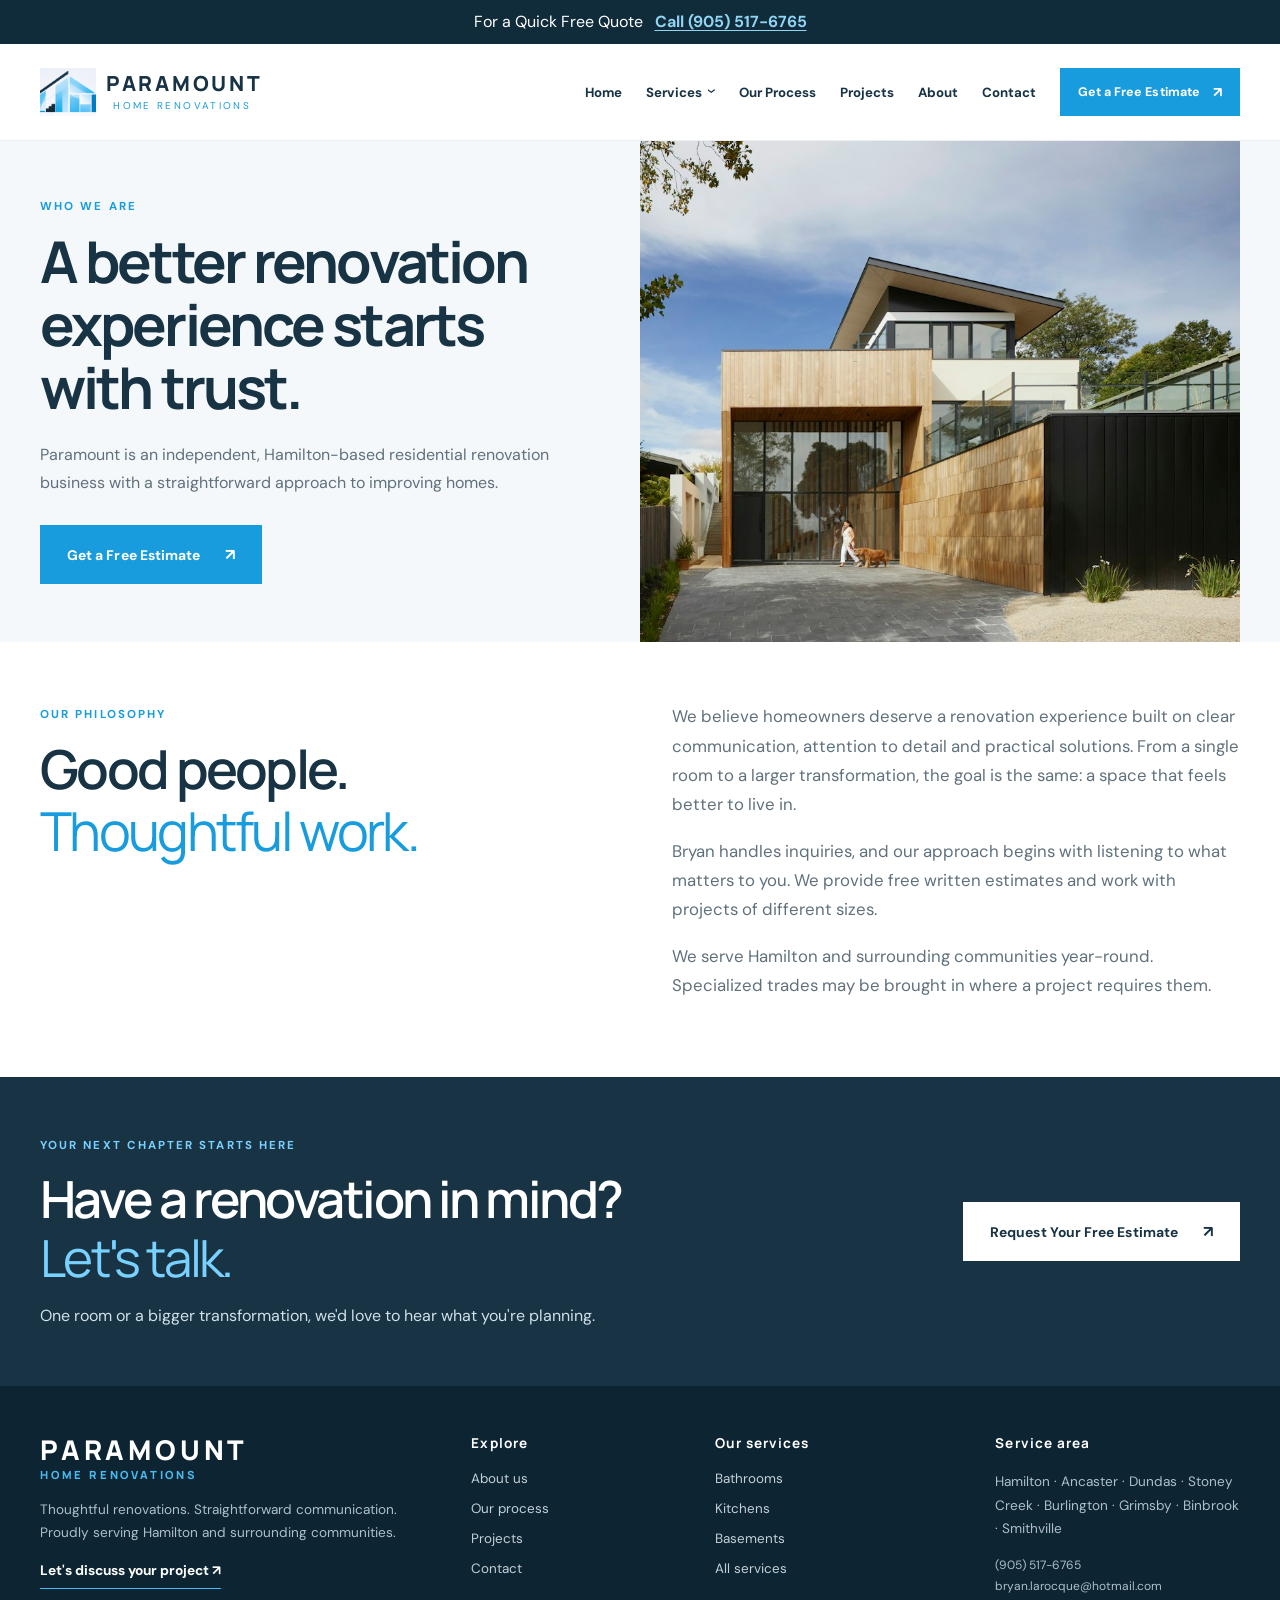
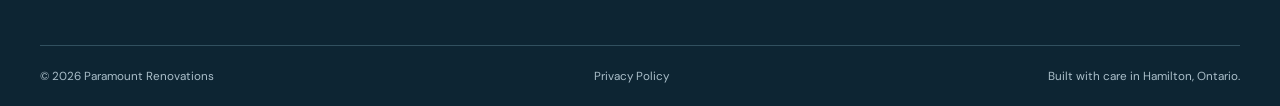
==== commit e5ebefe6: "Merge pull request #4 from cgtrxx/codex/readable-source Format HTML, CSS and JavaScript for readable" ====
--- a/about/index.html
+++ b/about/index.html
@@ -40,7 +40,7 @@
     <header class="site-header">
       <div class="container nav">
         <a href="/" class="brand" aria-label="Paramount Renovations — home"
-          ><span class="brand-mark"><img src="/assets/paramount-logo.png" alt="" width="68" height="60" /></span><span class="brand-text"><strong>PARAMOUNT</strong><small role="img" aria-label="Renovations"><i aria-hidden="true">R</i><i aria-hidden="true">E</i><i aria-hidden="true">N</i><i aria-hidden="true">O</i><i aria-hidden="true">V</i><i aria-hidden="true">A</i><i aria-hidden="true">T</i><i aria-hidden="true">I</i><i aria-hidden="true">O</i><i aria-hidden="true">N</i><i aria-hidden="true">S</i></small></span></a
+          ><span class="brand-mark"><img src="/assets/paramount-logo.png" alt="" width="68" height="60" /></span><span class="brand-text"><strong>PARAMOUNT</strong><small>HOME RENOVATIONS</small></span></a
         ><button type="button" class="menu-toggle" aria-label="Open navigation" aria-expanded="false" aria-controls="nav-links"><span></span><span></span><span></span></button>
         <nav id="nav-links" class="nav-links" aria-label="Primary navigation">
           <a href="/">Home</a>
@@ -61,7 +61,7 @@
             <p>Paramount is an independent, Hamilton-based residential renovation business with a straightforward approach to improving homes.</p>
             <a class="btn" href="/contact/">Get a Free Estimate <span aria-hidden="true">↗</span></a>
           </div>
-          <div class="page-hero-image"><img class="" src="/assets/local/cabinetry-detail.5f71257393c3.jpg" alt="Custom cabinetry with warm timber shelving, integrated lighting and a stone fireplace" loading="eager" decoding="async" /></div>
+          <div class="page-hero-image"><img class="" src="/assets/local/6ef5735aa177d9299f95.jpg" alt="Interior renovation design inspiration" loading="eager" decoding="async" /></div>
         </div>
       </section>
       <section class="section">
@@ -91,7 +91,7 @@
     <footer class="footer">
       <div class="container footer-grid">
         <div>
-          <a href="/" class="footer-brand">PARAMOUNT<span role="img" aria-label="Renovations"><i aria-hidden="true">R</i><i aria-hidden="true">E</i><i aria-hidden="true">N</i><i aria-hidden="true">O</i><i aria-hidden="true">V</i><i aria-hidden="true">A</i><i aria-hidden="true">T</i><i aria-hidden="true">I</i><i aria-hidden="true">O</i><i aria-hidden="true">N</i><i aria-hidden="true">S</i></span></a>
+          <a href="/" class="footer-brand">PARAMOUNT<span>HOME RENOVATIONS</span></a>
           <p>Thoughtful renovations. Straightforward communication. Proudly serving Hamilton and surrounding communities.</p>
           <a class="text-link light" href="/contact/">Let's discuss your project ↗</a>
         </div>
--- a/assets/style.css
+++ b/assets/style.css
@@ -84,7 +84,7 @@
   margin: 0;
   background: #fff;
   color: var(--navy);
-  font-family: Arial, sans-serif;
+  font-family: 'DM Sans', Arial, sans-serif;
   -webkit-font-smoothing: antialiased;
 }
 img {
@@ -113,7 +113,7 @@
 h1,
 h2,
 h3 {
-  font-family: Arial, sans-serif;
+  font-family: Manrope, Arial, sans-serif;
   letter-spacing: -0.05em;
 }
 h1 {
@@ -207,19 +207,14 @@
 }
 .brand-text strong {
   display: block;
-  font: 800 1.3rem 'Times New Roman', serif;
+  font: 800 1.3rem Manrope;
   letter-spacing: 0.13em;
   line-height: 1.15;
 }
 .brand-text small {
-  display: flex;
-  justify-content: space-between;
-  width: calc(100% - 2.7px);
-  justify-self: start;
-  min-width: 0;
-  font-size: 0.66rem;
-  font-weight: 600;
-  letter-spacing: 0;
+  display: block;
+  font-size: 0.62rem;
+  letter-spacing: 0.24em;
   color: var(--blue);
   margin-top: 4px;
 }
@@ -400,7 +395,7 @@
   white-space: nowrap;
 }
 .intro-strip p {
-  font: 500 1.15rem 'Times New Roman', serif;
+  font: 500 1.15rem Manrope;
   color: var(--navy);
   margin: 0;
   flex: 1;
@@ -712,35 +707,14 @@
   gap: 55px;
 }
 .footer-brand {
-  font: 800 1.7rem 'Times New Roman', serif;
+  font: 800 1.7rem Manrope;
   letter-spacing: 0.14em;
 }
 .footer-brand span {
-  display: flex;
-  justify-content: space-between;
-  width: calc(100% - 6px);
-  font-size: 0.74rem;
-  font-weight: 600;
+  display: block;
+  font-size: 0.7rem;
   color: var(--sky);
-  letter-spacing: 0;
-  text-align: center;
-}
-.brand-text small i,
-.footer-brand span i {
-  font-style: normal;
-}
-/* Optical kerning in RENOVATIONS: draw only NOVAT closer around its center. */
-.footer-brand span i:nth-child(3) {
-  transform: translateX(1.5px);
-}
-.footer-brand span i:nth-child(4) {
-  transform: translateX(0.75px);
-}
-.footer-brand span i:nth-child(6) {
-  transform: translateX(-0.75px);
-}
-.footer-brand span i:nth-child(7) {
-  transform: translateX(-1.5px);
+  letter-spacing: 0.25em;
 }
 .footer p {
   color: #aebfc9;
@@ -898,7 +872,7 @@
 }
 .timeline article > span {
   color: var(--blue);
-  font: 700 2rem 'Times New Roman', serif;
+  font: 700 2rem Manrope;
 }
 .timeline h2 {
   font-size: 2rem;
@@ -1011,9 +985,6 @@
   }
   .brand-text strong {
     font-size: 1.1rem;
-  }
-  .brand-text small {
-    width: calc(100% - 2.3px);
   }
   .brand-mark {
     width: 45px;
@@ -1570,7 +1541,6 @@
   font-family: Georgia, 'Times New Roman', serif;
   font-size: clamp(0.825rem, 0.95vw, 0.95rem);
   font-weight: 400;
-  -webkit-text-stroke: 0.12px currentColor;
   font-style: italic;
   line-height: 1.45;
   letter-spacing: 0;
@@ -1582,10 +1552,6 @@
 
 /* Desktop-only horizontal placement; preserve text spacing and vertical alignment. */
 @media (min-width: 901px) {
-  .intro-strip-inner {
-    min-height: 56px;
-    padding-block: 10px;
-  }
   .intro-strip-inner > span,
   .intro-strip-inner > p {
     transform: translateX(clamp(-93px, calc((1320px - 100vw) / 4), 0px));
@@ -1594,9 +1560,6 @@
 
 /* Wider interior-page heroes on desktop: 50px extra on either side. */
 @media (min-width: 901px) {
-  .site-header > .nav {
-    width: min(calc(100% - 80px), 1340px);
-  }
   .page-hero > .container {
     width: min(calc(100% - 80px), 1340px);
   }
@@ -1778,12 +1741,10 @@
 .footer .footer-brand {
   display: inline-block;
   line-height: 1.2;
-  -webkit-text-stroke: 0.3px currentColor;
 }
 .footer .footer-brand span {
   margin-top: 1px;
   line-height: 1.3;
-  -webkit-text-stroke: 0.5px currentColor;
 }
 .footer .footer-brand + p {
   margin-top: 14px;
@@ -1864,7 +1825,7 @@
 }
 
 .brand-text small {
-  transform: none;
+  transform: translateX(-2px);
 }
 
 /* Mobile-only refinements. Desktop and tablet retain the pre-edit layout. */
@@ -1906,16 +1867,3 @@
     padding-top: 10px;
   }
 }
-
-/* Keep stacked service headings close to the content they introduce. */
-@media (max-width: 900px) {
-  .service-overview .split-content,
-  .service-faq .faq {
-    gap: 16px;
-  }
-}
-
-.service-overview .split-content > div:first-child > h2,
-.service-faq .faq > div:first-child > h2 {
-  margin-bottom: 0;
-}
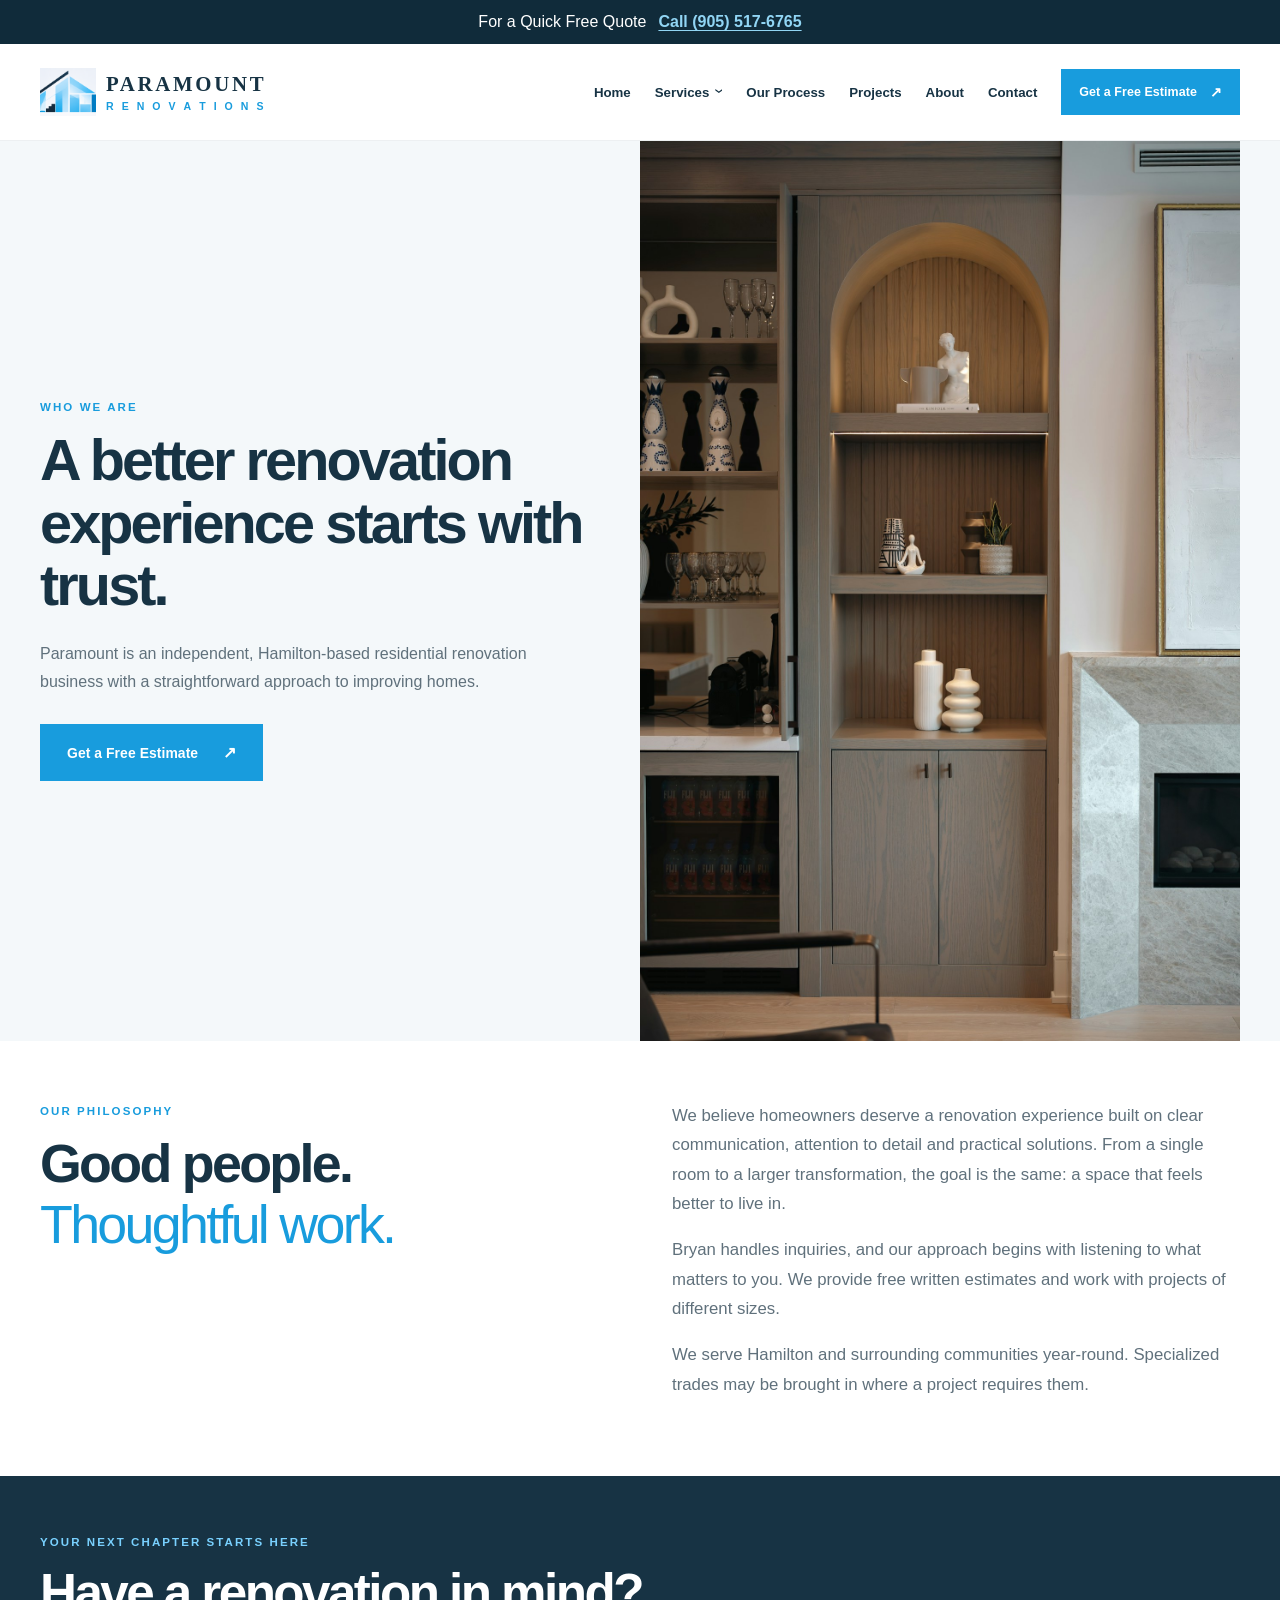
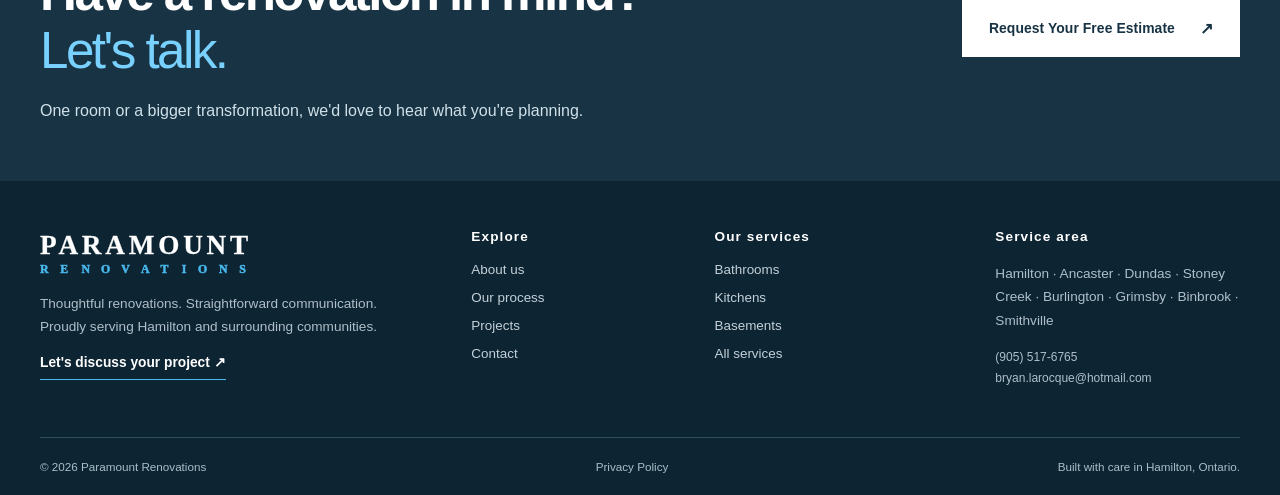
==== commit 71c1ebe8: "Merge pull request #5 from cgtrxx/codex/site-feedback Refine Paramount typography, service content a" ====
--- a/about/index.html
+++ b/about/index.html
@@ -40,7 +40,7 @@
     <header class="site-header">
       <div class="container nav">
         <a href="/" class="brand" aria-label="Paramount Renovations — home"
-          ><span class="brand-mark"><img src="/assets/paramount-logo.png" alt="" width="68" height="60" /></span><span class="brand-text"><strong>PARAMOUNT</strong><small>HOME RENOVATIONS</small></span></a
+          ><span class="brand-mark"><img src="/assets/paramount-logo.png" alt="" width="68" height="60" /></span><span class="brand-text"><strong>PARAMOUNT</strong><small role="img" aria-label="Renovations"><i aria-hidden="true">R</i><i aria-hidden="true">E</i><i aria-hidden="true">N</i><i aria-hidden="true">O</i><i aria-hidden="true">V</i><i aria-hidden="true">A</i><i aria-hidden="true">T</i><i aria-hidden="true">I</i><i aria-hidden="true">O</i><i aria-hidden="true">N</i><i aria-hidden="true">S</i></small></span></a
         ><button type="button" class="menu-toggle" aria-label="Open navigation" aria-expanded="false" aria-controls="nav-links"><span></span><span></span><span></span></button>
         <nav id="nav-links" class="nav-links" aria-label="Primary navigation">
           <a href="/">Home</a>
@@ -61,7 +61,7 @@
             <p>Paramount is an independent, Hamilton-based residential renovation business with a straightforward approach to improving homes.</p>
             <a class="btn" href="/contact/">Get a Free Estimate <span aria-hidden="true">↗</span></a>
           </div>
-          <div class="page-hero-image"><img class="" src="/assets/local/6ef5735aa177d9299f95.jpg" alt="Interior renovation design inspiration" loading="eager" decoding="async" /></div>
+          <div class="page-hero-image"><img class="" src="/assets/local/cabinetry-detail.5f71257393c3.jpg" alt="Custom cabinetry with warm timber shelving, integrated lighting and a stone fireplace" loading="eager" decoding="async" /></div>
         </div>
       </section>
       <section class="section">
@@ -91,7 +91,7 @@
     <footer class="footer">
       <div class="container footer-grid">
         <div>
-          <a href="/" class="footer-brand">PARAMOUNT<span>HOME RENOVATIONS</span></a>
+          <a href="/" class="footer-brand">PARAMOUNT<span role="img" aria-label="Renovations"><i aria-hidden="true">R</i><i aria-hidden="true">E</i><i aria-hidden="true">N</i><i aria-hidden="true">O</i><i aria-hidden="true">V</i><i aria-hidden="true">A</i><i aria-hidden="true">T</i><i aria-hidden="true">I</i><i aria-hidden="true">O</i><i aria-hidden="true">N</i><i aria-hidden="true">S</i></span></a>
           <p>Thoughtful renovations. Straightforward communication. Proudly serving Hamilton and surrounding communities.</p>
           <a class="text-link light" href="/contact/">Let's discuss your project ↗</a>
         </div>
--- a/assets/style.css
+++ b/assets/style.css
@@ -84,7 +84,7 @@
   margin: 0;
   background: #fff;
   color: var(--navy);
-  font-family: 'DM Sans', Arial, sans-serif;
+  font-family: Arial, sans-serif;
   -webkit-font-smoothing: antialiased;
 }
 img {
@@ -113,7 +113,7 @@
 h1,
 h2,
 h3 {
-  font-family: Manrope, Arial, sans-serif;
+  font-family: Arial, sans-serif;
   letter-spacing: -0.05em;
 }
 h1 {
@@ -207,14 +207,19 @@
 }
 .brand-text strong {
   display: block;
-  font: 800 1.3rem Manrope;
+  font: 800 1.3rem 'Times New Roman', serif;
   letter-spacing: 0.13em;
   line-height: 1.15;
 }
 .brand-text small {
-  display: block;
-  font-size: 0.62rem;
-  letter-spacing: 0.24em;
+  display: flex;
+  justify-content: space-between;
+  width: calc(100% - 2.7px);
+  justify-self: start;
+  min-width: 0;
+  font-size: 0.66rem;
+  font-weight: 600;
+  letter-spacing: 0;
   color: var(--blue);
   margin-top: 4px;
 }
@@ -395,7 +400,7 @@
   white-space: nowrap;
 }
 .intro-strip p {
-  font: 500 1.15rem Manrope;
+  font: 500 1.15rem 'Times New Roman', serif;
   color: var(--navy);
   margin: 0;
   flex: 1;
@@ -707,14 +712,35 @@
   gap: 55px;
 }
 .footer-brand {
-  font: 800 1.7rem Manrope;
+  font: 800 1.7rem 'Times New Roman', serif;
   letter-spacing: 0.14em;
 }
 .footer-brand span {
-  display: block;
-  font-size: 0.7rem;
+  display: flex;
+  justify-content: space-between;
+  width: calc(100% - 6px);
+  font-size: 0.74rem;
+  font-weight: 600;
   color: var(--sky);
-  letter-spacing: 0.25em;
+  letter-spacing: 0;
+  text-align: center;
+}
+.brand-text small i,
+.footer-brand span i {
+  font-style: normal;
+}
+/* Optical kerning in RENOVATIONS: draw only NOVAT closer around its center. */
+.footer-brand span i:nth-child(3) {
+  transform: translateX(1.5px);
+}
+.footer-brand span i:nth-child(4) {
+  transform: translateX(0.75px);
+}
+.footer-brand span i:nth-child(6) {
+  transform: translateX(-0.75px);
+}
+.footer-brand span i:nth-child(7) {
+  transform: translateX(-1.5px);
 }
 .footer p {
   color: #aebfc9;
@@ -872,7 +898,7 @@
 }
 .timeline article > span {
   color: var(--blue);
-  font: 700 2rem Manrope;
+  font: 700 2rem 'Times New Roman', serif;
 }
 .timeline h2 {
   font-size: 2rem;
@@ -985,6 +1011,9 @@
   }
   .brand-text strong {
     font-size: 1.1rem;
+  }
+  .brand-text small {
+    width: calc(100% - 2.3px);
   }
   .brand-mark {
     width: 45px;
@@ -1541,6 +1570,7 @@
   font-family: Georgia, 'Times New Roman', serif;
   font-size: clamp(0.825rem, 0.95vw, 0.95rem);
   font-weight: 400;
+  -webkit-text-stroke: 0.12px currentColor;
   font-style: italic;
   line-height: 1.45;
   letter-spacing: 0;
@@ -1552,6 +1582,10 @@
 
 /* Desktop-only horizontal placement; preserve text spacing and vertical alignment. */
 @media (min-width: 901px) {
+  .intro-strip-inner {
+    min-height: 56px;
+    padding-block: 10px;
+  }
   .intro-strip-inner > span,
   .intro-strip-inner > p {
     transform: translateX(clamp(-93px, calc((1320px - 100vw) / 4), 0px));
@@ -1560,6 +1594,9 @@
 
 /* Wider interior-page heroes on desktop: 50px extra on either side. */
 @media (min-width: 901px) {
+  .site-header > .nav {
+    width: min(calc(100% - 80px), 1340px);
+  }
   .page-hero > .container {
     width: min(calc(100% - 80px), 1340px);
   }
@@ -1741,10 +1778,12 @@
 .footer .footer-brand {
   display: inline-block;
   line-height: 1.2;
+  -webkit-text-stroke: 0.3px currentColor;
 }
 .footer .footer-brand span {
   margin-top: 1px;
   line-height: 1.3;
+  -webkit-text-stroke: 0.5px currentColor;
 }
 .footer .footer-brand + p {
   margin-top: 14px;
@@ -1825,7 +1864,7 @@
 }
 
 .brand-text small {
-  transform: translateX(-2px);
+  transform: none;
 }
 
 /* Mobile-only refinements. Desktop and tablet retain the pre-edit layout. */
@@ -1867,3 +1906,16 @@
     padding-top: 10px;
   }
 }
+
+/* Keep stacked service headings close to the content they introduce. */
+@media (max-width: 900px) {
+  .service-overview .split-content,
+  .service-faq .faq {
+    gap: 16px;
+  }
+}
+
+.service-overview .split-content > div:first-child > h2,
+.service-faq .faq > div:first-child > h2 {
+  margin-bottom: 0;
+}
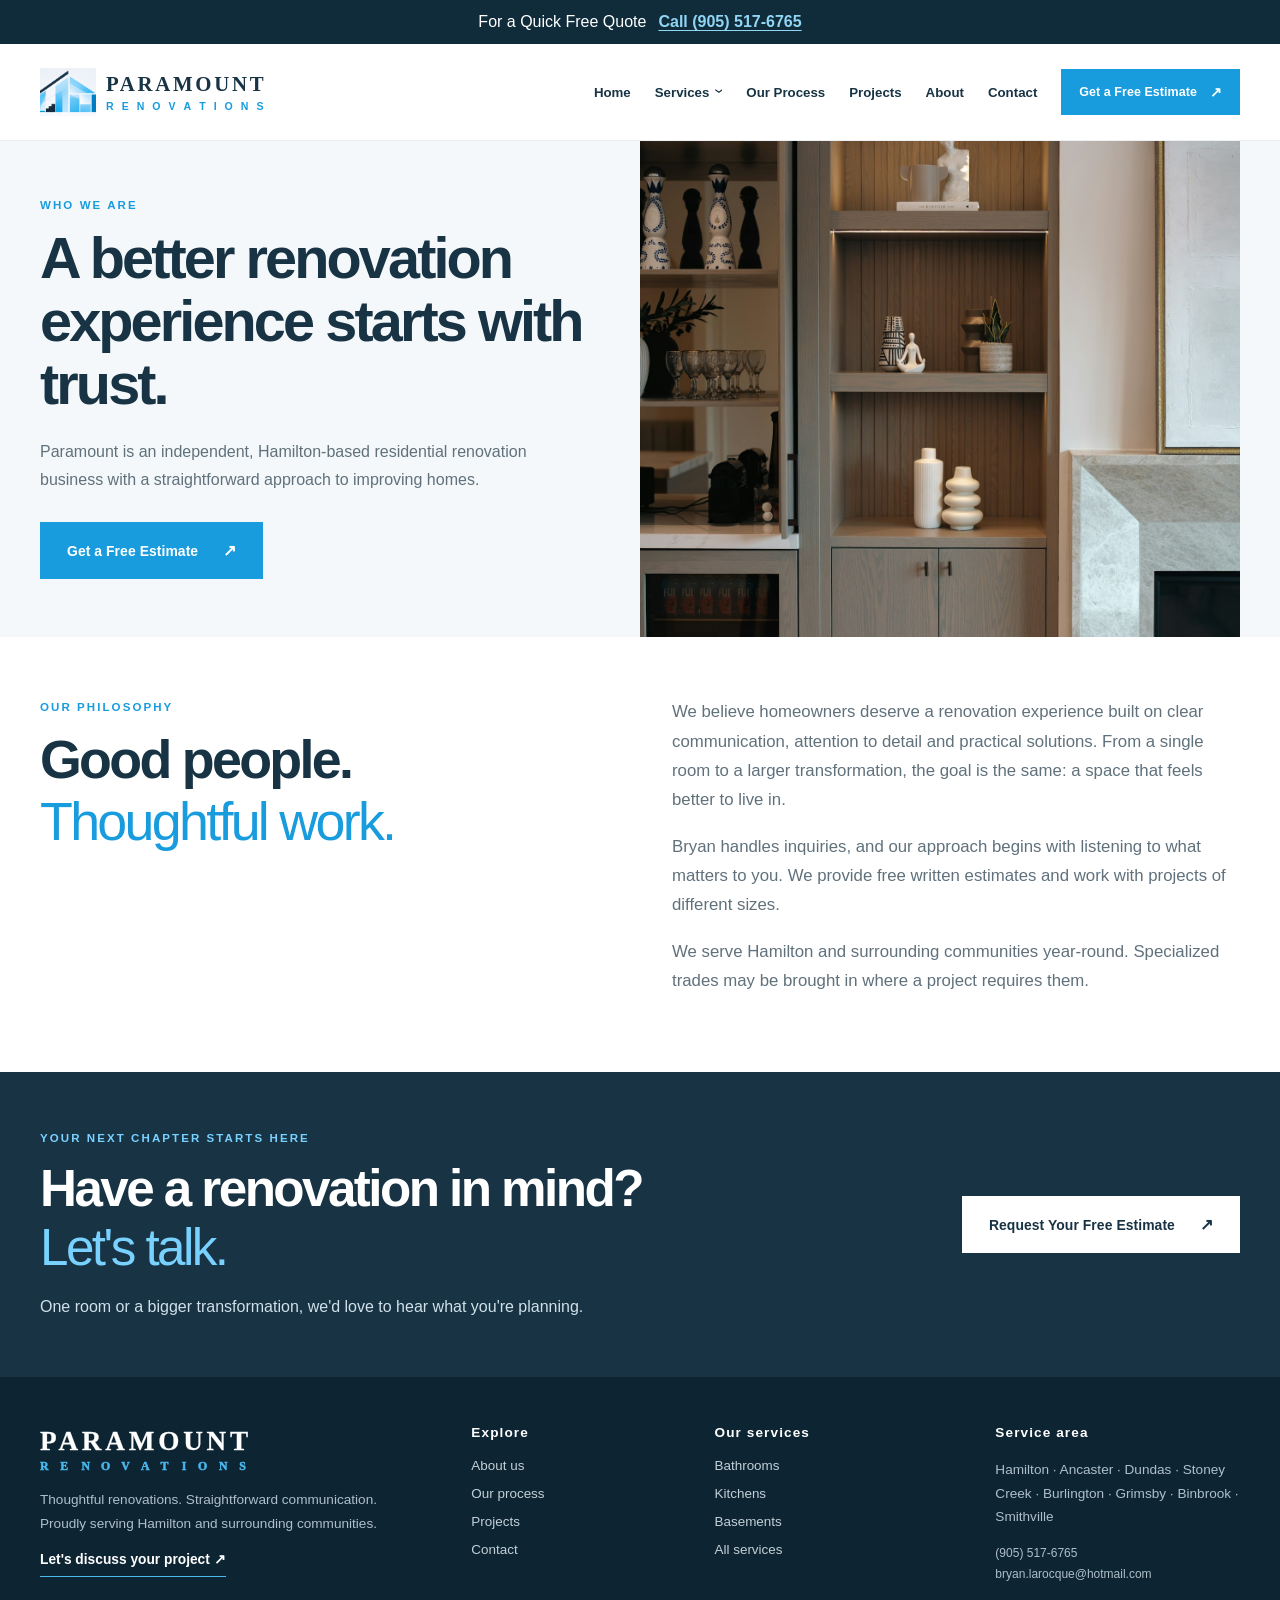
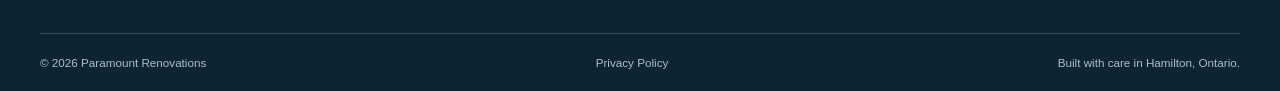
==== commit 8e819dc7: "Keep About hero height proportional to its text" ====
--- a/about/index.html
+++ b/about/index.html
@@ -53,7 +53,7 @@
       </div>
     </header>
     <main id="main">
-      <section class="page-hero">
+      <section class="page-hero about-hero">
         <div class="container page-hero-grid">
           <div class="page-hero-content">
             <span class="eyebrow">WHO WE ARE</span>
--- a/assets/style.css
+++ b/assets/style.css
@@ -907,17 +907,6 @@
 .timeline p {
   max-width: 650px;
 }
-.prominent {
-  font-size: 0.9rem;
-  background: var(--pale);
-  padding: 20px;
-  margin-bottom: 30px;
-}
-.empty-projects {
-  margin-top: 75px;
-  border-top: 1px solid var(--line);
-  padding-top: 45px;
-}
 .contact-grid {
   display: grid;
   grid-template-columns: 0.8fr 1.2fr;
@@ -1406,10 +1395,6 @@
 .timeline article {
   padding: 28px 0;
 }
-.empty-projects {
-  margin-top: 42px;
-  padding-top: 28px;
-}
 @media (max-width: 1120px) {
   .feature-grid {
     gap: 44px;
@@ -1559,11 +1544,7 @@
   .contact-grid {
     gap: 28px;
   }
-  .empty-projects {
-    margin-top: 32px;
-    padding-top: 24px;
-  }
-}
+  }
 
 /* A warmer, editorial voice for the trust statement. */
 .intro-strip p {
@@ -1919,3 +1900,118 @@
 .service-faq .faq > div:first-child > h2 {
   margin-bottom: 0;
 }
+
+/* Projects: an editorial photo rail, usable with native scrolling and no scripts. */
+.project-gallery > .container {
+  width: min(calc(100% - 80px), 1340px);
+}
+.project-gallery-heading {
+  display: flex;
+  align-items: flex-end;
+  justify-content: space-between;
+  gap: 32px;
+  margin-bottom: 24px;
+}
+.project-gallery-heading h2 {
+  margin-bottom: 0;
+}
+.project-gallery-track {
+  display: flex;
+  overflow-x: auto;
+  isolation: isolate;
+  list-style: none;
+  margin: 0;
+  padding: 12px 6px 28px;
+  scroll-snap-type: x proximity;
+  scroll-padding-inline: 6px;
+  scrollbar-color: var(--blue) var(--pale);
+  scrollbar-width: thin;
+}
+.project-gallery-card {
+  position: relative;
+  flex: 0 0 25%;
+  min-width: 250px;
+  scroll-snap-align: center;
+  border: 6px solid #fff;
+  background: #fff;
+  box-shadow: 0 6px 18px rgb(17 47 62 / 12%);
+}
+.project-gallery-card + .project-gallery-card {
+  margin-left: -18px;
+}
+.project-gallery-card:nth-child(even) {
+  margin-top: 20px;
+}
+.project-gallery-card:hover,
+.project-gallery-card:focus-within {
+  z-index: 1;
+}
+.project-gallery-card a {
+  display: block;
+}
+.project-gallery-card img {
+  width: 100%;
+  height: 230px;
+  object-fit: cover;
+}
+.project-gallery-caption {
+  display: flex;
+  justify-content: space-between;
+  gap: 10px;
+  padding: 16px 8px;
+  color: var(--navy);
+  font-size: 0.75rem;
+  font-weight: 600;
+}
+.project-gallery-caption > span:last-child {
+  color: var(--blue);
+}
+.project-gallery-track:focus-visible,
+.project-gallery-card a:focus-visible {
+  outline: 2px solid var(--blue);
+  outline-offset: -2px;
+}
+.project-gallery-note {
+  display: flex;
+  justify-content: space-between;
+  gap: 16px;
+  margin-top: 18px;
+  color: var(--muted);
+  font-size: 0.62rem;
+  letter-spacing: 0.12em;
+}
+@media (max-width: 900px) {
+  .project-gallery > .container {
+    width: calc(100% - 40px);
+  }
+  .project-gallery-heading {
+    display: block;
+  }
+    .project-gallery-card {
+    flex-basis: 72%;
+    min-width: 0;
+  }
+  .project-gallery-card img {
+    height: 260px;
+  }
+}
+@media (max-width: 620px) {
+  .project-gallery-card {
+    flex-basis: 86%;
+  }
+  .project-gallery-card img {
+    height: 220px;
+  }
+  .project-gallery-note > span:last-child {
+    display: none;
+  }
+}
+
+/* Let About hero copy set the height rather than the portrait image. */
+.about-hero .page-hero-image {
+  position: relative;
+}
+.about-hero .page-hero-image img {
+  position: absolute;
+  inset: 0;
+}
